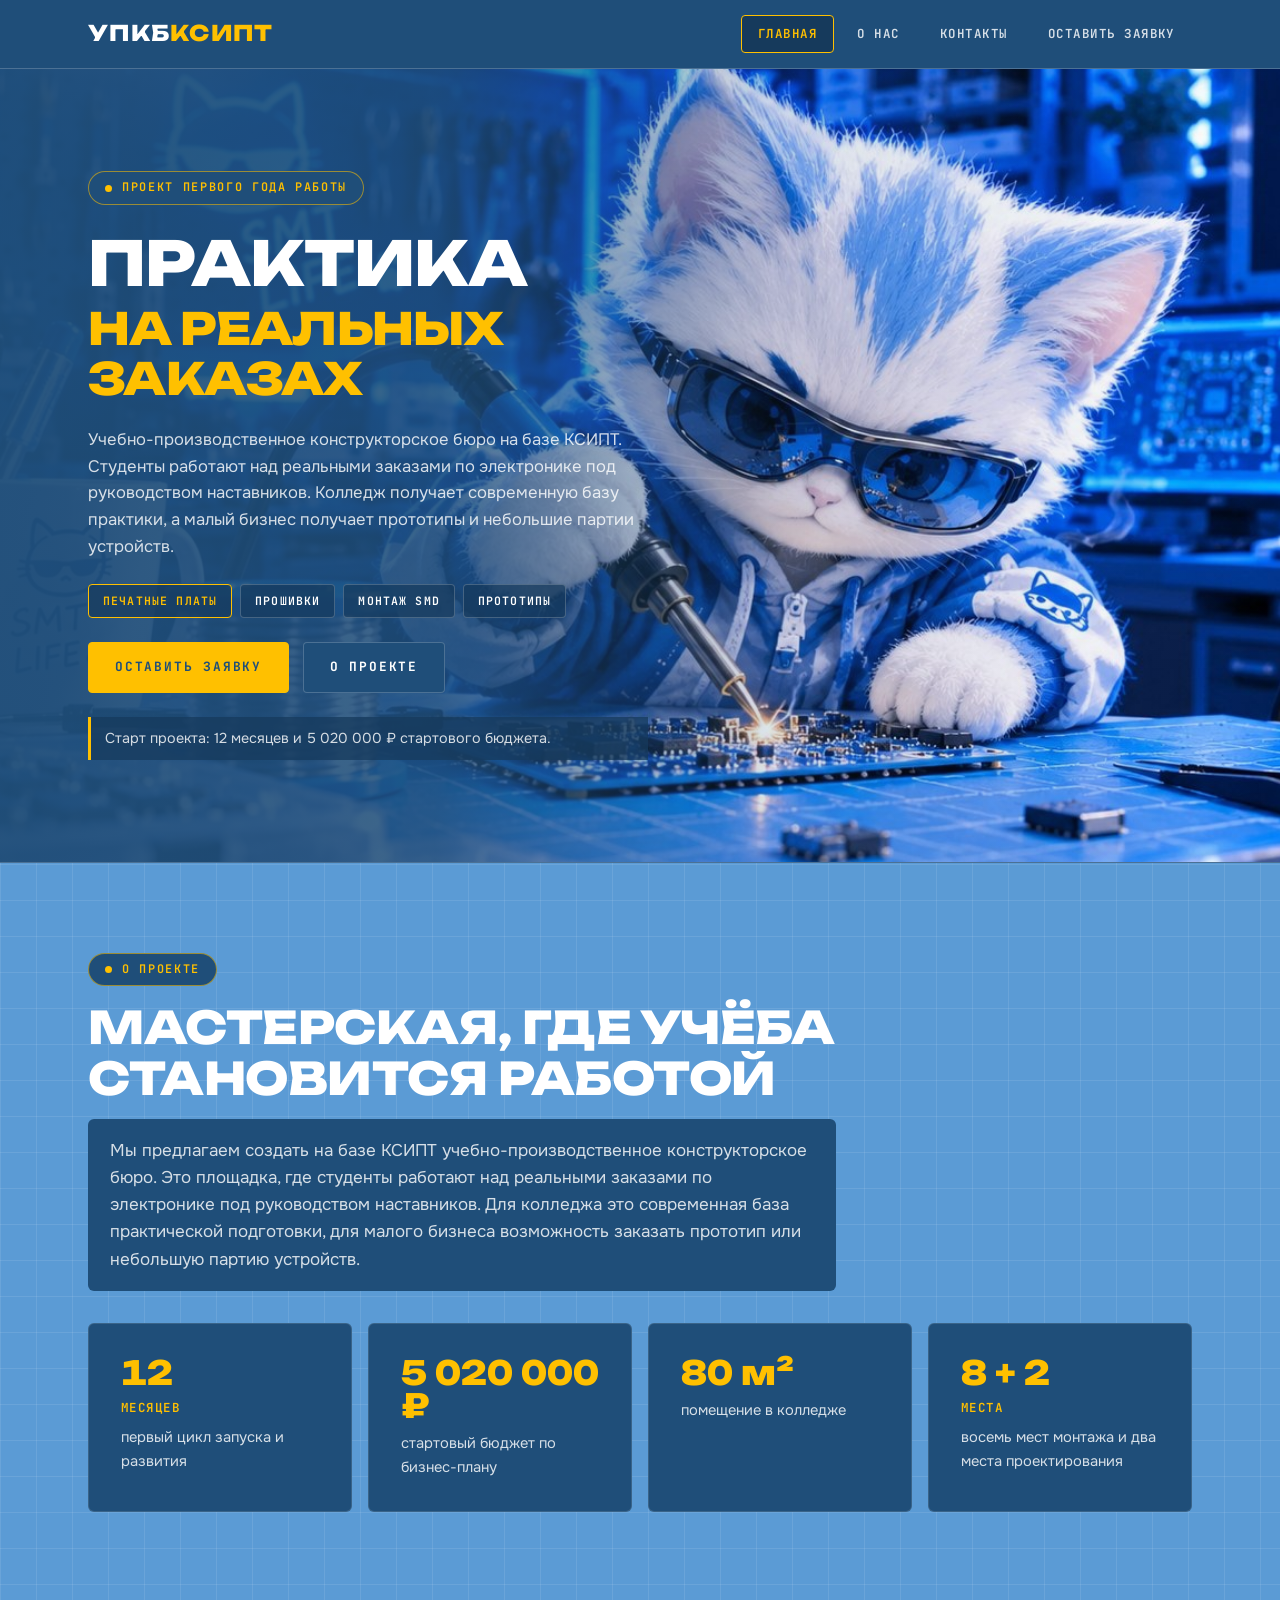
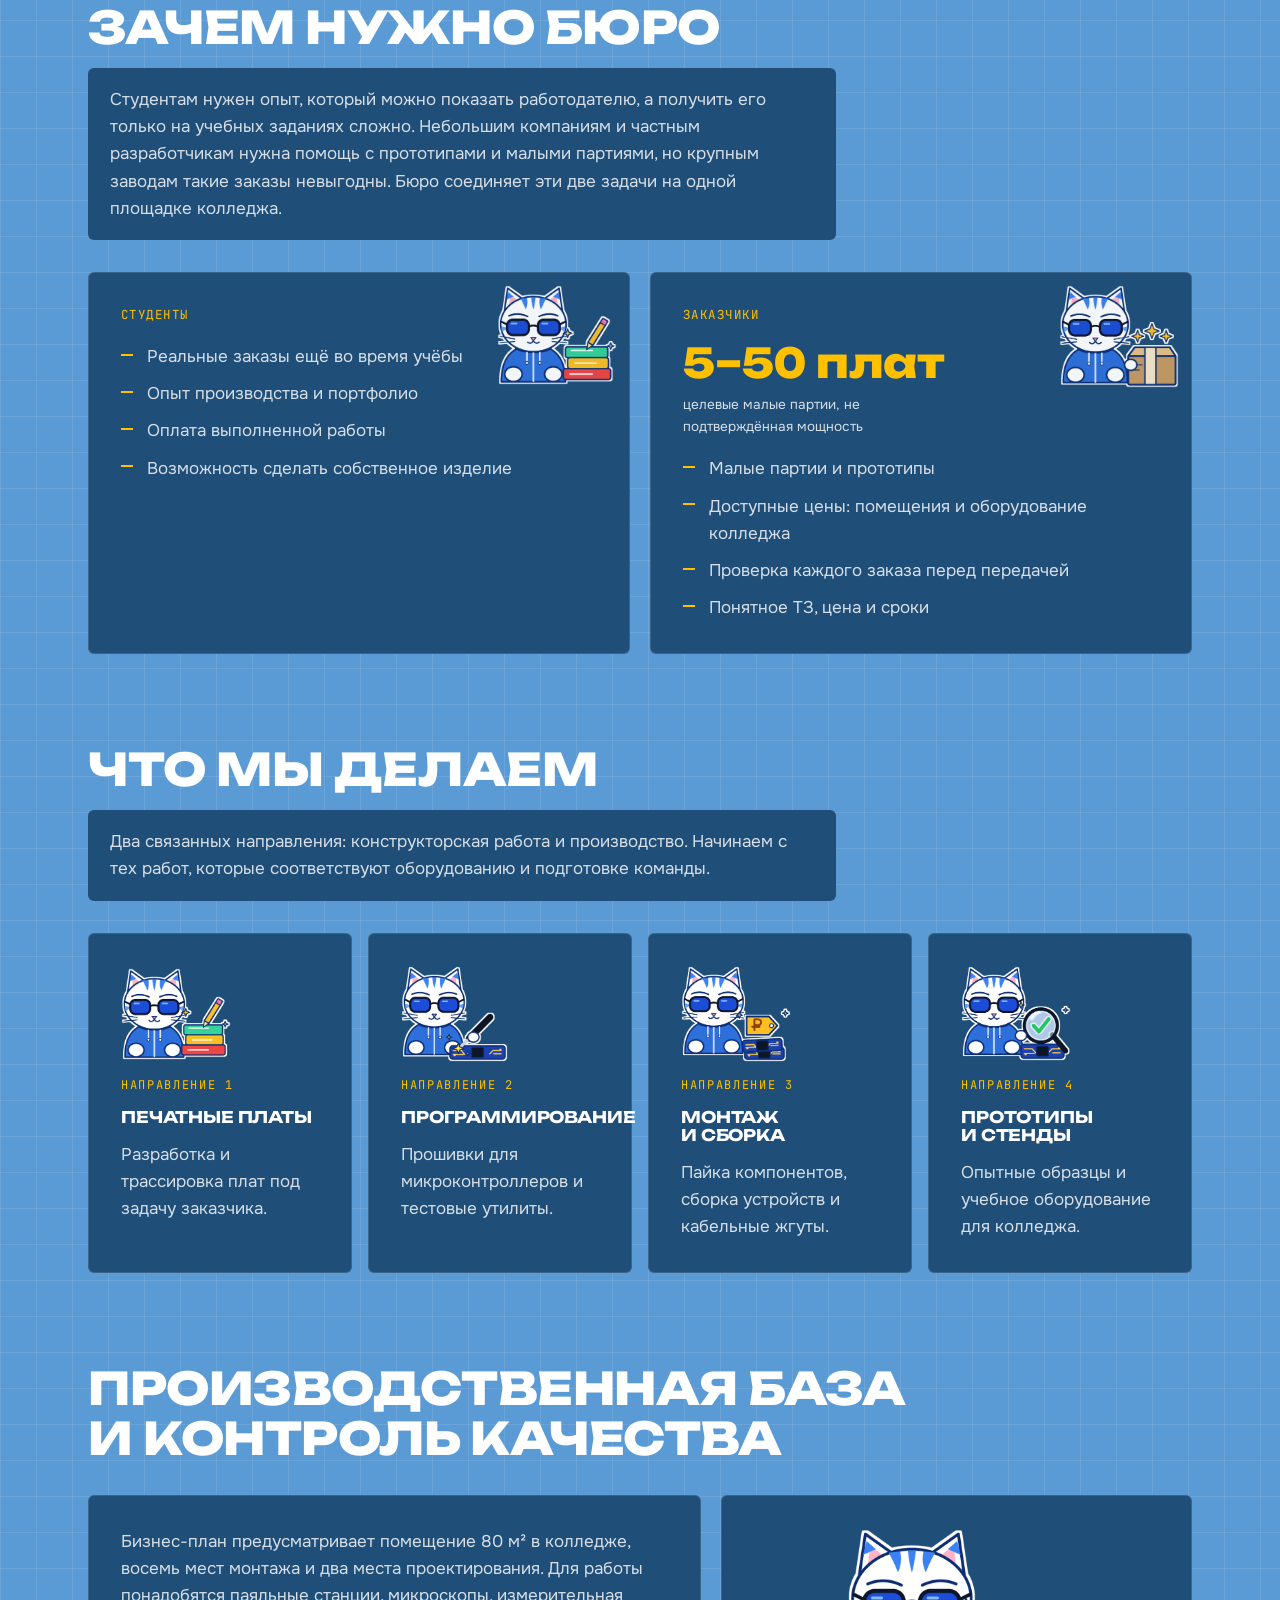
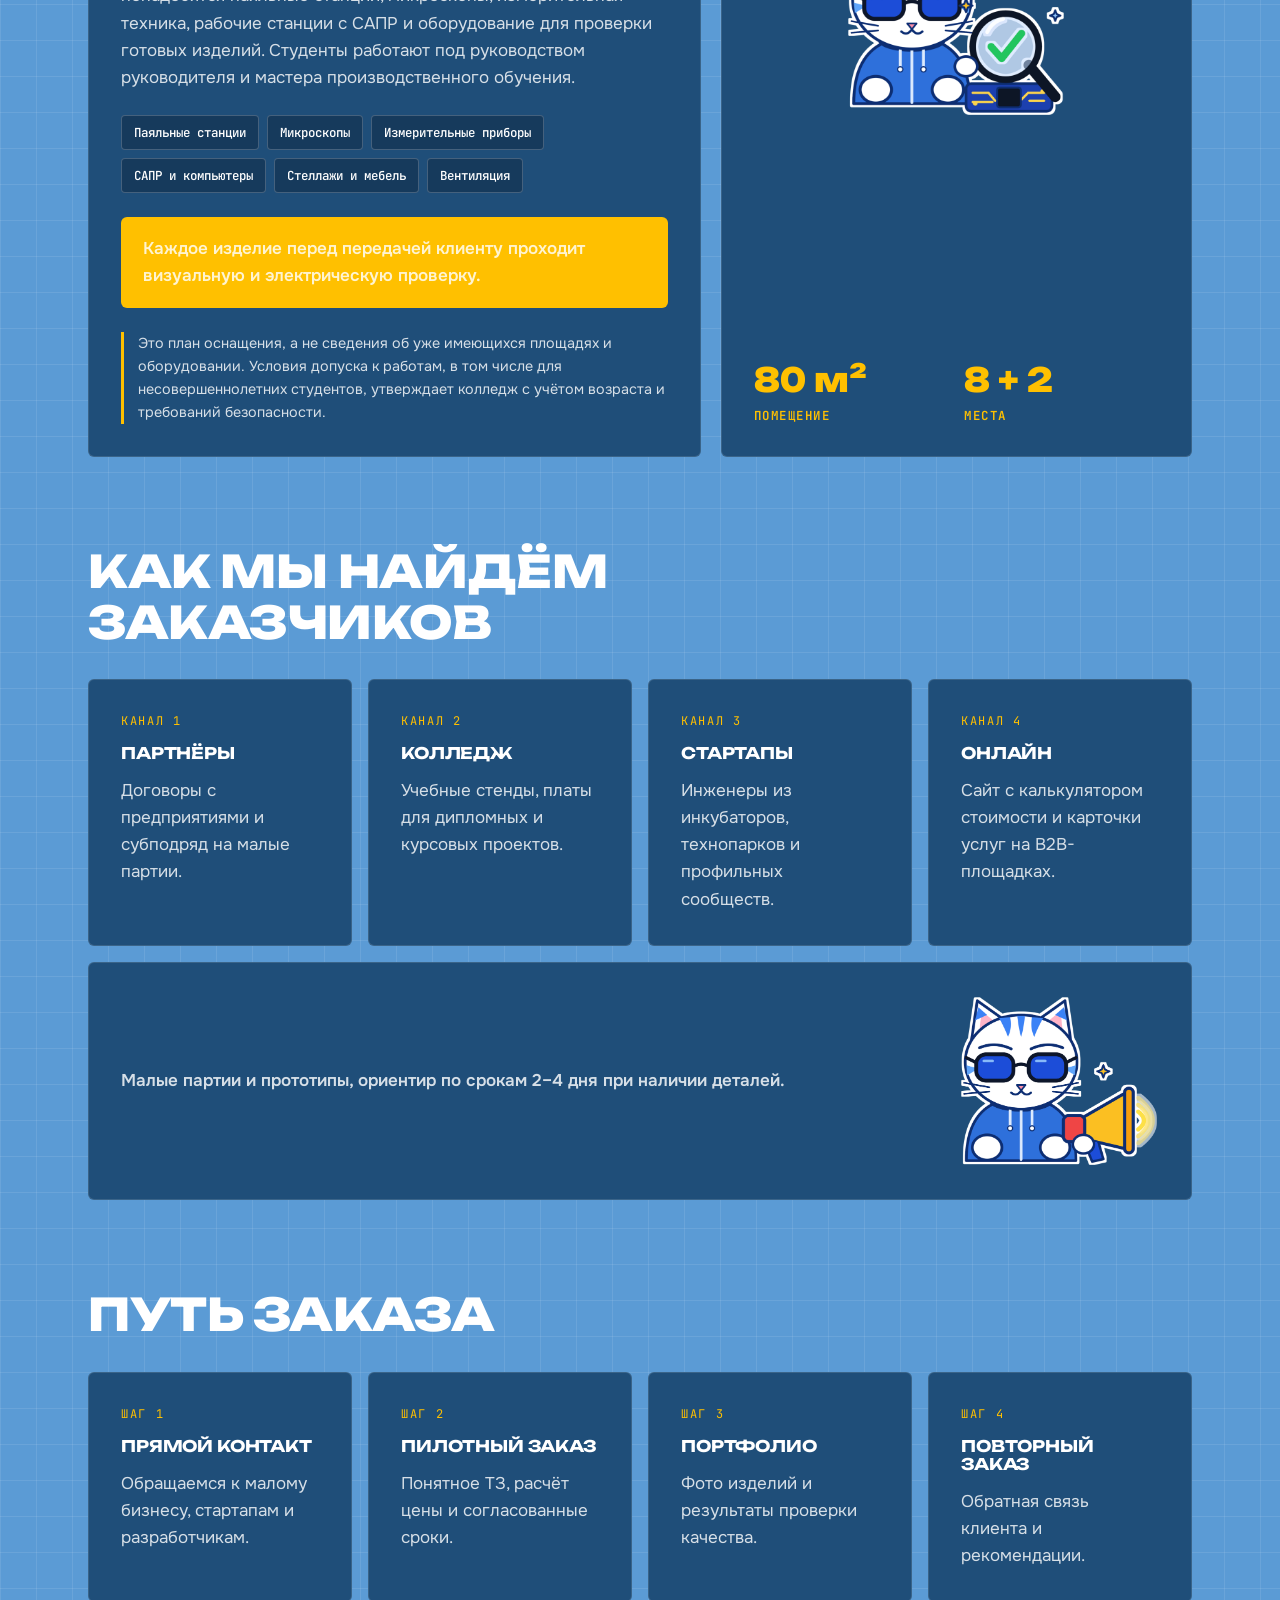
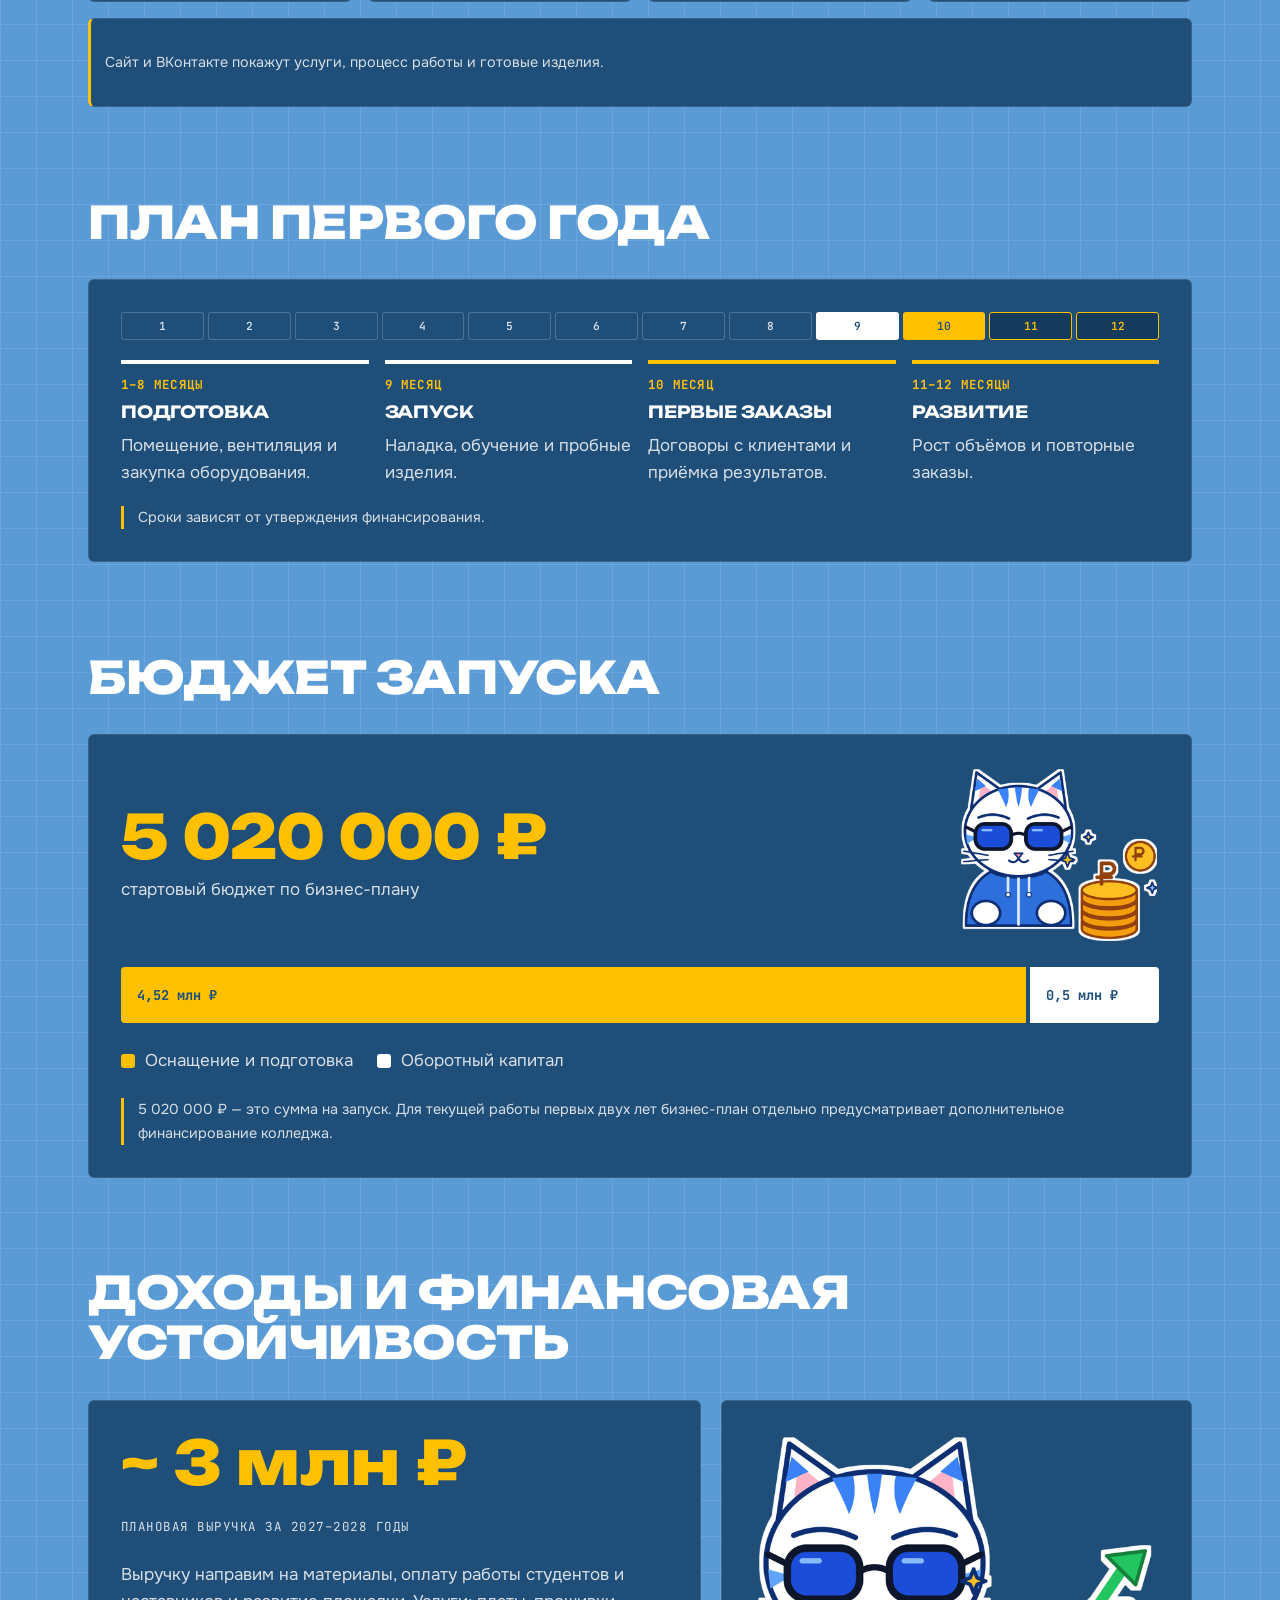
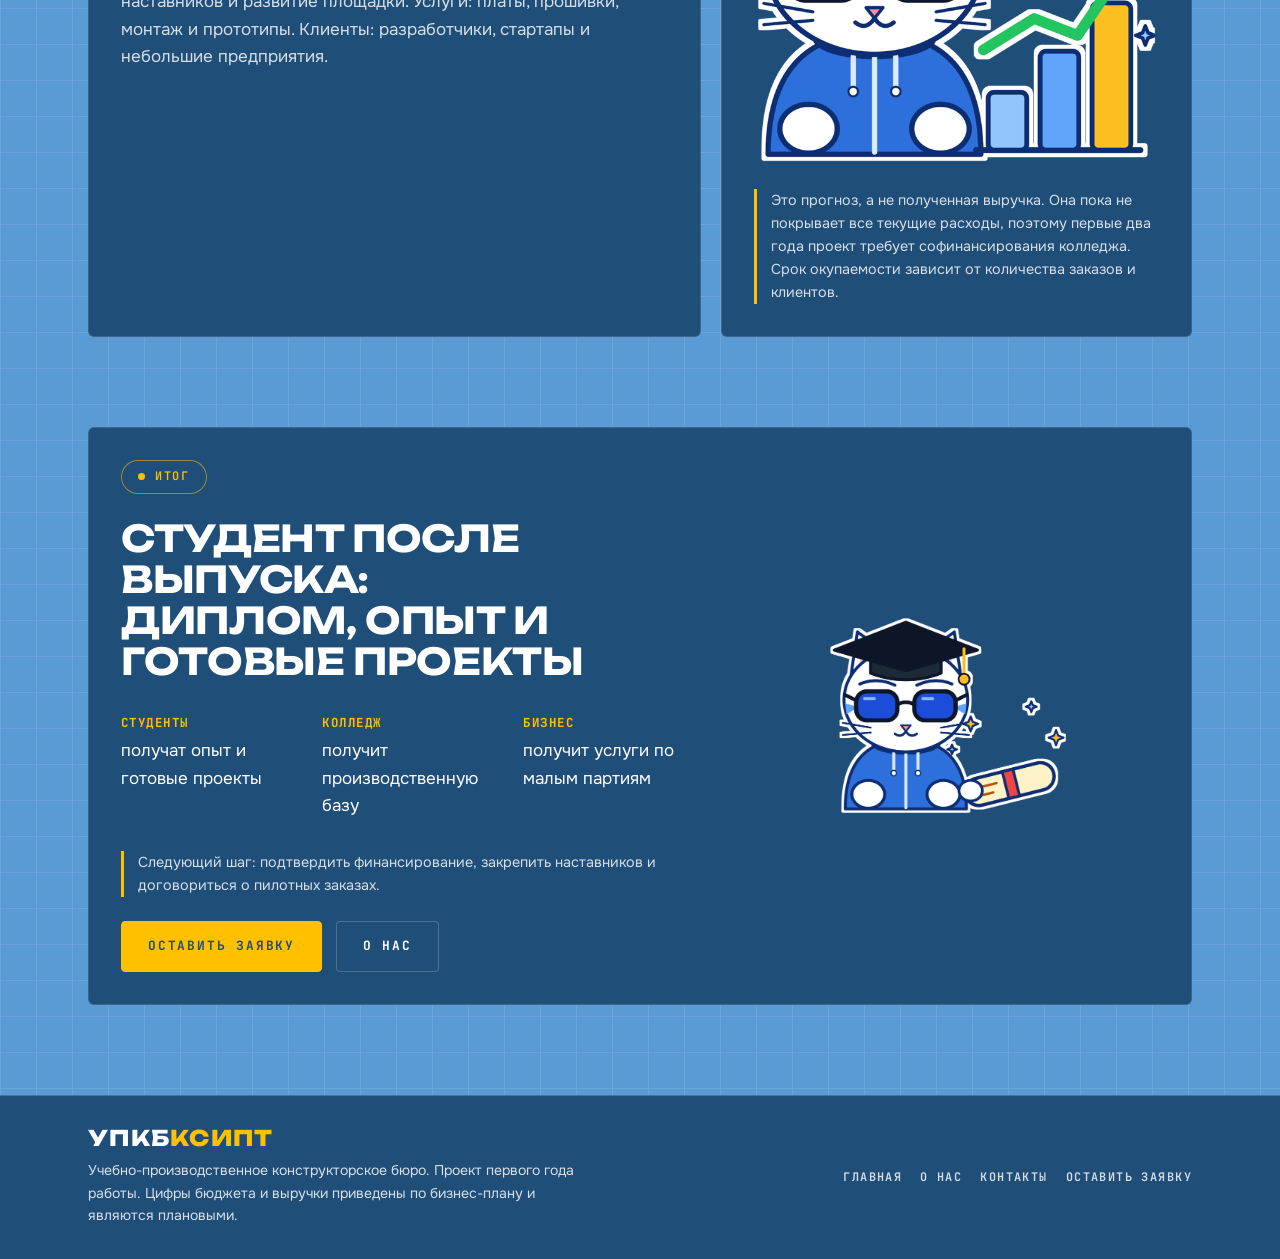
==== index.html @ 0b903f5f "maintrance" ====
<!doctype html>
<html lang="ru"><head><meta charset="utf-8"><meta name="viewport" content="width=device-width,initial-scale=1,viewport-fit=cover">
<title>УПКБ КСИПТ</title>
<meta name="description" content="Учебно-производственное конструкторское бюро КСИПТ: студенты выполняют реальные заказы по электронике.">
<meta name="theme-color" content="#1F4E79">
<link rel="preconnect" href="https://fonts.googleapis.com"><link rel="preconnect" href="https://fonts.gstatic.com" crossorigin><link rel="stylesheet" href="https://fonts.googleapis.com/css2?family=JetBrains+Mono:wght@500;600;700&family=Onest:wght@400;500;600&family=Unbounded:wght@700;800&display=swap&subset=cyrillic">
<link rel="stylesheet" href="style.css">
</head><body>

<header class="site-header">
  <div class="wrap">
    <a class="logo" href="index.html" aria-label="УПКБ КСИПТ">УПКБ<span>КСИПТ</span></a>
    <button class="menu-btn" type="button" aria-expanded="false" aria-controls="nav">Меню</button>
    <nav class="nav" id="nav" aria-label="Основное меню">
      <a href="index.html" aria-current="page">Главная</a><a href="about.html">О нас</a><a href="contacts.html">Контакты</a><a href="apply.html">Оставить заявку</a>
    </nav>
  </div>
</header>
<main>
<section class="hero">
  <div class="wrap">
    <div class="hero-copy">
      <span class="tag">Проект первого года работы</span>
      <h1>Практика<em>на реальных заказах</em></h1>
      <p class="lead">Учебно-производственное конструкторское бюро на базе КСИПТ. Студенты работают над реальными заказами по электронике под руководством наставников. Колледж получает современную базу практики, а малый бизнес получает прототипы и небольшие партии устройств.</p>
      <div class="chips"><span class="chip">Печатные платы</span><span class="chip">Прошивки</span><span class="chip">Монтаж SMD</span><span class="chip">Прототипы</span></div>
      <div class="btns">
        <a class="btn btn-primary" href="apply.html">Оставить заявку</a>
        <a class="btn btn-ghost" href="#project">О проекте</a>
      </div>
      <p class="note">Старт проекта: 12 месяцев и 5 020 000 ₽ стартового бюджета.</p>
    </div>
  </div>
</section>

<section class="section" id="project">
  <div class="wrap">
    <div class="sec-head"><span class="tag">О проекте</span><h2>Мастерская, где учёба становится работой</h2>
      <p>Мы предлагаем создать на базе КСИПТ учебно-производственное конструкторское бюро. Это площадка, где студенты работают над реальными заказами по электронике под руководством наставников. Для колледжа это современная база практической подготовки, для малого бизнеса возможность заказать прототип или небольшую партию устройств.</p>
    </div>
    <div class="facts">
      <div class="panel fact"><span class="num">12</span><span class="unit">месяцев</span><p>первый цикл запуска и развития</p></div>
      <div class="panel fact"><span class="num">5 020 000 ₽</span><p>стартовый бюджет по бизнес-плану</p></div>
      <div class="panel fact"><span class="num">80 м²</span><p>помещение в колледже</p></div>
      <div class="panel fact"><span class="num">8 + 2</span><span class="unit">места</span><p>восемь мест монтажа и два места проектирования</p></div>
    </div>
  </div>
</section>


<section class="section">
  <div class="wrap">
    <div class="sec-head"><h2>Зачем нужно бюро</h2><p>Студентам нужен опыт, который можно показать работодателю, а получить его только на учебных заданиях сложно. Небольшим компаниям и частным разработчикам нужна помощь с прототипами и малыми партиями, но крупным заводам такие заказы невыгодны. Бюро соединяет эти две задачи на одной площадке колледжа.</p></div>
    
  <div class="two">
    <div class="panel who"><img src="assets/img/cat-students.png" alt="Котик со стопкой книг и карандашом" loading="lazy" decoding="async">
      <span class="mono">Студенты</span>
      <ul><li>Реальные заказы ещё во время учёбы</li><li>Опыт производства и портфолио</li><li>Оплата выполненной работы</li><li>Возможность сделать собственное изделие</li></ul>
    </div>
    <div class="panel who"><img src="assets/img/cat-order.png" alt="Котик с посылкой" loading="lazy" decoding="async">
      <span class="mono">Заказчики</span>
      <div class="num big">5–50 плат</div><p class="big-note">целевые малые партии, не подтверждённая мощность</p>
      <ul><li>Малые партии и прототипы</li><li>Доступные цены: помещения и оборудование колледжа</li><li>Проверка каждого заказа перед передачей</li><li>Понятное ТЗ, цена и сроки</li></ul>
    </div>
  </div>
  </div>
</section>


<section class="section">
  <div class="wrap">
    <div class="sec-head"><h2>Что мы делаем</h2><p>Два связанных направления: конструкторская работа и производство. Начинаем с тех работ, которые соответствуют оборудованию и подготовке команды.</p></div>
    
  <div class="grid4">
    <article class="panel card"><img src="assets/img/cat-students.png" alt="" loading="lazy" decoding="async"><span class="idx">НАПРАВЛЕНИЕ 1</span><h3>Печатные платы</h3><p>Разработка и трассировка плат под задачу заказчика.</p></article>
    <article class="panel card"><img src="assets/img/cat-boards.png" alt="" loading="lazy" decoding="async"><span class="idx">НАПРАВЛЕНИЕ 2</span><h3>Программирование</h3><p>Прошивки для микроконтроллеров и тестовые утилиты.</p></article>
    <article class="panel card"><img src="assets/img/cat-price.png" alt="" loading="lazy" decoding="async"><span class="idx">НАПРАВЛЕНИЕ 3</span><h3>Монтаж и сборка</h3><p>Пайка компонентов, сборка устройств и кабельные жгуты.</p></article>
    <article class="panel card"><img src="assets/img/cat-quality.png" alt="" loading="lazy" decoding="async"><span class="idx">НАПРАВЛЕНИЕ 4</span><h3>Прототипы и стенды</h3><p>Опытные образцы и учебное оборудование для колледжа.</p></article>
  </div>
  </div>
</section>


<section class="section">
  <div class="wrap">
    <div class="sec-head"><h2>Производственная база и контроль качества</h2></div>
    
  <div class="split">
    <div class="panel stack">
      <p>Бизнес-план предусматривает помещение 80 м² в колледже, восемь мест монтажа и два места проектирования. Для работы понадобятся паяльные станции, микроскопы, измерительная техника, рабочие станции с САПР и оборудование для проверки готовых изделий. Студенты работают под руководством руководителя и мастера производственного обучения.</p>
      <div class="eq"><span>Паяльные станции</span><span>Микроскопы</span><span>Измерительные приборы</span><span>САПР и компьютеры</span><span>Стеллажи и мебель</span><span>Вентиляция</span></div>
      <p class="check">Каждое изделие перед передачей клиенту проходит визуальную и электрическую проверку.</p>
      <p class="note">Это план оснащения, а не сведения об уже имеющихся площадях и оборудовании. Условия допуска к работам, в том числе для несовершеннолетних студентов, утверждает колледж с учётом возраста и требований безопасности.</p>
    </div>
    <div class="panel base-media">
      <img src="assets/img/cat-quality.png" alt="Котик с лупой проверяет качество" loading="lazy" decoding="async">
      <div class="facts" style="grid-template-columns:1fr 1fr">
        <div class="fact"><span class="num">80 м²</span><span class="unit">помещение</span></div>
        <div class="fact"><span class="num">8 + 2</span><span class="unit">места</span></div>
      </div>
    </div>
  </div>
  </div>
</section>


<section class="section">
  <div class="wrap">
    <div class="sec-head"><h2>Как мы найдём заказчиков</h2></div>
    
  <div class="grid4">
    <article class="panel card"><span class="idx">КАНАЛ 1</span><h3>Партнёры</h3><p>Договоры с предприятиями и субподряд на малые партии.</p></article>
    <article class="panel card"><span class="idx">КАНАЛ 2</span><h3>Колледж</h3><p>Учебные стенды, платы для дипломных и курсовых проектов.</p></article>
    <article class="panel card"><span class="idx">КАНАЛ 3</span><h3>Стартапы</h3><p>Инженеры из инкубаторов, технопарков и профильных сообществ.</p></article>
    <article class="panel card"><span class="idx">КАНАЛ 4</span><h3>Онлайн</h3><p>Сайт с калькулятором стоимости и карточки услуг на B2B-площадках.</p></article>
  </div>
  <div class="row-media panel" style="margin-top:16px"><p class="gold" style="font-weight:600">Малые партии и прототипы, ориентир по срокам 2–4 дня при наличии деталей.</p><img src="assets/img/cat-channels.png" alt="Котик с рупором" loading="lazy" decoding="async"></div>
  </div>
</section>


<section class="section">
  <div class="wrap">
    <div class="sec-head"><h2>Путь заказа</h2></div>
    
  <div class="grid4">
    <article class="panel card"><span class="idx">ШАГ 1</span><h3>Прямой контакт</h3><p>Обращаемся к малому бизнесу, стартапам и разработчикам.</p></article>
    <article class="panel card"><span class="idx">ШАГ 2</span><h3>Пилотный заказ</h3><p>Понятное ТЗ, расчёт цены и согласованные сроки.</p></article>
    <article class="panel card"><span class="idx">ШАГ 3</span><h3>Портфолио</h3><p>Фото изделий и результаты проверки качества.</p></article>
    <article class="panel card"><span class="idx">ШАГ 4</span><h3>Повторный заказ</h3><p>Обратная связь клиента и рекомендации.</p></article>
  </div>
  <p class="note panel" style="margin-top:16px">Сайт и ВКонтакте покажут услуги, процесс работы и готовые изделия.</p>
  </div>
</section>


<section class="section">
  <div class="wrap">
    <div class="sec-head"><h2>План первого года</h2></div>
    
  <div class="panel">
    <div class="months" aria-label="12 месяцев первого года"><span class="p1" title="Подготовка">1</span><span class="p1" title="Подготовка">2</span><span class="p1" title="Подготовка">3</span><span class="p1" title="Подготовка">4</span><span class="p1" title="Подготовка">5</span><span class="p1" title="Подготовка">6</span><span class="p1" title="Подготовка">7</span><span class="p1" title="Подготовка">8</span><span class="p2" title="Запуск">9</span><span class="p3" title="Первые заказы">10</span><span class="p4" title="Развитие">11</span><span class="p4" title="Развитие">12</span></div>
    <div class="phases">
      <div class="phase p1"><div class="m" style="padding-top:12px">1–8 месяцы</div><h3>Подготовка</h3><p>Помещение, вентиляция и закупка оборудования.</p></div>
      <div class="phase p2"><div class="m" style="padding-top:12px">9 месяц</div><h3>Запуск</h3><p>Наладка, обучение и пробные изделия.</p></div>
      <div class="phase p3"><div class="m" style="padding-top:12px">10 месяц</div><h3>Первые заказы</h3><p>Договоры с клиентами и приёмка результатов.</p></div>
      <div class="phase p4"><div class="m" style="padding-top:12px">11–12 месяцы</div><h3>Развитие</h3><p>Рост объёмов и повторные заказы.</p></div>
    </div>
    <p class="note" style="margin-top:20px">Сроки зависят от утверждения финансирования.</p>
  </div>
  </div>
</section>


<section class="section">
  <div class="wrap">
    <div class="sec-head"><h2>Бюджет запуска</h2></div>
    
  <div class="panel stack">
    <div class="row-media">
      <div class="stack" style="gap:8px"><div class="num total">5 020 000 ₽</div><p>стартовый бюджет по бизнес-плану</p></div>
      <img src="assets/img/cat-budget.png" alt="Котик со стопкой монет" loading="lazy" decoding="async">
    </div>
    <div class="bar" role="img" aria-label="Распределение бюджета"><div class="b1" style="flex:90 1 0;min-width:108px">4,52 млн ₽</div><div class="b2" style="flex:10 1 0;min-width:108px">0,5 млн ₽</div></div>
    <div class="legend"><div><i class="b1"></i>Оснащение и подготовка</div><div><i class="b2"></i>Оборотный капитал</div></div>
    <p class="note">5 020 000 ₽ — это сумма на запуск. Для текущей работы первых двух лет бизнес-план отдельно предусматривает дополнительное финансирование колледжа.</p>
  </div>
  </div>
</section>


<section class="section">
  <div class="wrap">
    <div class="sec-head"><h2>Доходы и финансовая устойчивость</h2></div>
    
  <div class="split">
    <div class="panel stack"><div class="num total">~ 3 млн ₽</div><p class="mono gold">плановая выручка за 2027–2028 годы</p><p>Выручку направим на материалы, оплату работы студентов и наставников и развитие площадки. Услуги: платы, прошивки, монтаж и прототипы. Клиенты: разработчики, стартапы и небольшие предприятия.</p></div>
    <div class="panel stack"><img src="assets/img/cat-growth.png" alt="Котик с графиком роста" loading="lazy" decoding="async"><p class="note">Это прогноз, а не полученная выручка. Она пока не покрывает все текущие расходы, поэтому первые два года проект требует софинансирования колледжа. Срок окупаемости зависит от количества заказов и клиентов.</p></div>
  </div>
  </div>
</section>

<section class="section">
  <div class="wrap">
    <div class="panel closing">
      <div class="stack">
        <span class="tag">Итог</span>
        <h2>Студент после выпуска: диплом, опыт и готовые проекты</h2>
        <div class="trio"><div><b>Студенты</b>получат опыт и готовые проекты</div><div><b>Колледж</b>получит производственную базу</div><div><b>Бизнес</b>получит услуги по малым партиям</div></div>
        <p class="note">Следующий шаг: подтвердить финансирование, закрепить наставников и договориться о пилотных заказах.</p>
        <div class="btns"><a class="btn btn-primary" href="apply.html">Оставить заявку</a><a class="btn btn-ghost" href="about.html">О нас</a></div>
      </div>
      <img src="assets/img/cat-diploma.png" alt="Котик в выпускной шапочке с дипломом" loading="lazy" decoding="async">
    </div>
  </div>
</section>
</main>
<footer class="site-footer">
  <div class="wrap">
    <div class="stack" style="gap:10px">
      <a class="logo" href="index.html">УПКБ<span>КСИПТ</span></a>
      <p>Учебно-производственное конструкторское бюро. Проект первого года работы. Цифры бюджета и выручки приведены по бизнес-плану и являются плановыми.</p>
    </div>
    <nav aria-label="Меню в подвале"><a href="index.html">Главная</a><a href="about.html">О нас</a><a href="contacts.html">Контакты</a><a href="apply.html">Оставить заявку</a></nav>
  </div>
</footer>
<script src="main.js" defer></script>
</body></html>
---- style.css ----
/* Layout: «монтажная плата» — голубое поле с сеткой дорожек, тёмно-синие панели-блоки, жёлтые цифры и тезисы */
:root {
  --bg: #5B9BD5;
  --panel: #1F4E79;
  --panel-deep: #163a5c;
  --text: #FFFFFF;
  --accent: #FFC000;
  --line: rgba(255, 255, 255, 0.2);
  --trace: rgba(255, 255, 255, 0.09);
  --soft: rgba(255, 255, 255, 0.82);
  --font-display: "Unbounded", "Arial Black", system-ui, sans-serif;
  --font-body: "Onest", system-ui, -apple-system, "Segoe UI", Arial, sans-serif;
  --font-mono: "JetBrains Mono", ui-monospace, "SFMono-Regular", Consolas, monospace;
  --gutter: clamp(16px, 4vw, 48px);
  --radius: 6px;
  color-scheme: light;
}

* { box-sizing: border-box; }
html { scroll-behavior: smooth; }
body {
  margin: 0;
  background-color: var(--bg);
  background-image:
    linear-gradient(var(--trace) 1px, transparent 1px),
    linear-gradient(90deg, var(--trace) 1px, transparent 1px);
  background-size: 36px 36px;
  color: var(--text);
  font: 400 17px/1.6 var(--font-body);
  -webkit-font-smoothing: antialiased;
}
img { max-width: 100%; display: block; }
a { color: inherit; }
h1, h2, h3, p { margin: 0; }
h1, h2, h3 { font-family: var(--font-display); text-wrap: balance; line-height: 1.12; letter-spacing: -0.01em; }
:focus-visible { outline: 3px solid var(--accent); outline-offset: 3px; }

.wrap { width: 100%; max-width: 1200px; margin-inline: auto; padding-inline: var(--gutter); }
.section { padding-block: clamp(48px, 7vw, 96px); }
.section + .section { padding-top: 0; }
.stack { display: flex; flex-direction: column; gap: 24px; min-width: 0; }

/* ---------- header ---------- */
.site-header {
  position: sticky; top: env(safe-area-inset-top, 0px); z-index: 50;
  background: var(--panel);
  border-bottom: 1px solid var(--line);
}
.site-header .wrap { display: flex; align-items: center; justify-content: space-between; gap: 16px; min-height: 68px; }
.logo { font: 800 1.35rem/1 var(--font-display); letter-spacing: 0.06em; text-decoration: none; white-space: nowrap; }
.logo span { color: var(--accent); }
.nav { display: flex; gap: 6px; align-items: center; }
.nav a {
  font: 600 0.78rem/1 var(--font-mono); letter-spacing: 0.12em; text-transform: uppercase;
  text-decoration: none; padding: 12px 16px; border: 1px solid transparent; border-radius: 4px;
  color: var(--soft); transition: background .15s, color .15s;
}
.nav a:hover { color: var(--text); background: rgba(255, 255, 255, 0.1); }
.nav a[aria-current="page"] { color: var(--accent); border-color: var(--accent); background: var(--panel-deep); }
.menu-btn {
  display: none; font: 600 0.78rem/1 var(--font-mono); letter-spacing: 0.12em; text-transform: uppercase;
  color: var(--text); background: transparent; border: 1px solid var(--line); border-radius: 4px; padding: 12px 14px; cursor: pointer;
}

/* ---------- shared bits ---------- */
.tag {
  display: inline-flex; align-items: center; gap: 10px; align-self: flex-start;
  font: 600 0.74rem/1 var(--font-mono); letter-spacing: 0.14em; text-transform: uppercase;
  color: var(--accent); background: var(--panel); border: 1px solid rgba(255, 192, 0, 0.55);
  padding: 10px 16px; border-radius: 999px;
}
.tag::before { content: ""; width: 7px; height: 7px; border-radius: 50%; background: var(--accent); }
.sec-head { display: flex; flex-direction: column; gap: 16px; margin-bottom: 32px; max-width: 820px; }
.sec-head h2 { font-size: clamp(1.7rem, 3.6vw, 2.8rem); font-weight: 800; text-transform: uppercase; }
.sec-head p { background: var(--panel); padding: 18px 22px; border-radius: var(--radius); color: var(--soft); max-width: 68ch; }
.panel { background: var(--panel); border: 1px solid rgba(255, 255, 255, 0.12); border-radius: var(--radius); padding: clamp(20px, 3vw, 32px); min-width: 0; }
.panel h3 { font-size: 1.15rem; font-weight: 700; }
.panel p { color: var(--soft); }
.gold { color: var(--accent); }
.num { font-family: var(--font-display); font-weight: 800; color: var(--accent); font-variant-numeric: tabular-nums; line-height: 1; }
.mono { font-family: var(--font-mono); font-size: 0.78rem; letter-spacing: 0.12em; text-transform: uppercase; }
.note { font-size: 0.9rem; color: var(--soft); border-left: 3px solid var(--accent); padding-left: 14px; }

.btn {
  display: inline-flex; align-items: center; justify-content: center;
  font: 700 0.8rem/1 var(--font-mono); letter-spacing: 0.14em; text-transform: uppercase; text-decoration: none;
  padding: 18px 26px; border-radius: 4px; border: 1px solid var(--accent); cursor: pointer;
  transition: transform .15s, background .15s, color .15s;
}
.btn-primary { background: var(--accent); color: var(--panel); }
.btn-primary:hover { transform: translateY(-2px); background: #ffd24d; }
.btn-ghost { background: var(--panel); color: var(--text); border-color: var(--line); }
.btn-ghost:hover { border-color: var(--accent); color: var(--accent); }
.btns { display: flex; flex-wrap: wrap; gap: 14px; }

/* ---------- hero ---------- */
.hero { position: relative; isolation: isolate; overflow: hidden; background: var(--panel); border-bottom: 1px solid var(--line); }
.hero::before {
  content: ""; position: absolute; inset: 0; z-index: -2;
  background: url("assets/img/hero.jpg") center / cover no-repeat;
  transform: scale(1.32); transform-origin: 0 55%;
}
.hero::after {
  content: ""; position: absolute; inset: 0; z-index: -1;
  background: linear-gradient(90deg, rgba(31, 78, 121, 0.96) 0%, rgba(31, 78, 121, 0.86) 34%, rgba(31, 78, 121, 0.15) 60%, rgba(31, 78, 121, 0) 100%);
}
.hero .wrap { padding-block: clamp(56px, 8vw, 110px); }
.hero-copy { display: flex; flex-direction: column; gap: 24px; max-width: 560px; min-width: 0; }
.hero h1 { font-size: clamp(2.3rem, 4.8vw, 4.1rem); font-weight: 800; text-transform: uppercase; }
.hero h1 em { display: block; font-style: normal; color: var(--accent); font-size: 0.72em; margin-top: 6px; }
.hero .lead { color: var(--soft); font-size: 1.04rem; }
.chips { display: flex; flex-wrap: wrap; gap: 8px; }
.chip { font: 600 0.72rem/1 var(--font-mono); letter-spacing: 0.1em; text-transform: uppercase; padding: 10px 14px; border: 1px solid var(--line); border-radius: 4px; background: rgba(22, 58, 92, 0.7); }
.chip:first-child { border-color: var(--accent); color: var(--accent); }
.hero .note { background: rgba(22, 58, 92, 0.75); padding: 10px 14px; }

/* ---------- facts ---------- */
.facts { display: grid; grid-template-columns: repeat(4, 1fr); gap: 16px; }
.fact { display: flex; flex-direction: column; gap: 10px; }
.fact .num { font-size: clamp(1.5rem, 2.6vw, 2.2rem); }
.fact .unit { font: 600 0.78rem var(--font-mono); letter-spacing: 0.12em; text-transform: uppercase; color: var(--accent); }
.fact p { font-size: 0.92rem; }

/* ---------- why ---------- */
.two { display: grid; grid-template-columns: 1fr 1fr; gap: 20px; }
.who { position: relative; display: flex; flex-direction: column; gap: 18px; }
.who .mono { color: var(--accent); }
.who ul, .list { list-style: none; margin: 0; padding: 0; display: flex; flex-direction: column; gap: 10px; }
.who li, .list li { position: relative; padding-left: 26px; color: var(--soft); }
.who li::before, .list li::before { content: ""; position: absolute; left: 0; top: 0.62em; width: 12px; height: 2px; background: var(--accent); }
.who img { position: absolute; right: 12px; top: 12px; width: 120px; opacity: 0.95; }
.who .big { font-size: clamp(1.8rem, 3.2vw, 2.6rem); }
.who .big-note { font-size: 0.85rem; color: var(--soft); margin-top: -8px; max-width: 28ch; }

/* ---------- cards grids ---------- */
.grid4 { display: grid; grid-template-columns: repeat(4, 1fr); gap: 16px; }
.card { display: flex; flex-direction: column; gap: 14px; }
.card img { width: 110px; height: 96px; object-fit: contain; object-position: left center; }
.card h3 { text-transform: uppercase; font-size: 1rem; }
.card .idx { font-family: var(--font-mono); font-size: 0.75rem; letter-spacing: 0.14em; color: var(--accent); }

/* ---------- base ---------- */
.split { display: grid; grid-template-columns: 1.3fr 1fr; gap: 20px; align-items: stretch; }
.split-form { grid-template-columns: 1.5fr 1fr; }
.grid3 { grid-template-columns: repeat(3, 1fr); }
.base-media { display: flex; flex-direction: column; gap: 16px; justify-content: space-between; }
.base-media img { width: min(220px, 100%); margin-inline: auto; }
.check { background: var(--accent); color: var(--panel); border-radius: var(--radius); padding: 18px 22px; font-weight: 600; }
.eq { display: flex; flex-wrap: wrap; gap: 8px; }
.eq span { font: 500 0.78rem var(--font-mono); padding: 8px 12px; border: 1px solid var(--line); border-radius: 4px; background: var(--panel-deep); }

/* ---------- timeline ---------- */
.months { display: grid; grid-template-columns: repeat(12, 1fr); gap: 4px; margin-bottom: 8px; }
.months span { height: 28px; border-radius: 3px; display: grid; place-items: center; font: 600 0.7rem var(--font-mono); }
.months .p1 { background: var(--panel); color: var(--soft); border: 1px solid var(--line); }
.months .p2 { background: #fff; color: var(--panel); }
.months .p3 { background: var(--accent); color: var(--panel); }
.months .p4 { background: var(--panel-deep); color: var(--accent); border: 1px solid var(--accent); }
.phases { display: grid; grid-template-columns: repeat(4, 1fr); gap: 16px; margin-top: 20px; }
.phase { display: flex; flex-direction: column; gap: 10px; border-top: 4px solid var(--line); }
.phase.p1 { border-top-color: #fff; } .phase.p2 { border-top-color: #fff; } .phase.p3 { border-top-color: var(--accent); } .phase.p4 { border-top-color: var(--accent); }
.phase .m { font: 700 0.78rem var(--font-mono); letter-spacing: 0.1em; text-transform: uppercase; color: var(--accent); }
.phase h3 { text-transform: uppercase; font-size: 1.05rem; }

/* ---------- budget ---------- */
.bar { display: flex; width: 100%; height: 56px; border-radius: 4px; overflow: hidden; gap: 4px; }
.bar > div { display: flex; align-items: center; padding-inline: 16px; font: 700 0.85rem var(--font-mono); white-space: nowrap; overflow: hidden; }
.bar .b1 { background: var(--accent); color: var(--panel); }
.bar .b2 { background: #fff; color: var(--panel); }
.legend { display: flex; flex-wrap: wrap; gap: 24px; }
.legend div { display: flex; align-items: center; gap: 10px; color: var(--soft); }
.legend i { width: 14px; height: 14px; border-radius: 3px; display: inline-block; }
.legend .b1 { background: var(--accent); } .legend .b2 { background: #fff; }
.total { font-size: clamp(2.1rem, 5vw, 3.8rem); }
.row-media { display: grid; grid-template-columns: 1fr auto; gap: 24px; align-items: center; }
.row-media img { width: clamp(120px, 18vw, 200px); }

/* ---------- closing ---------- */
.closing { display: grid; grid-template-columns: 1.4fr 1fr; gap: 24px; align-items: center; }
.closing h2 { font-size: clamp(1.5rem, 3vw, 2.3rem); text-transform: uppercase; }
.trio { display: grid; grid-template-columns: repeat(3, 1fr); gap: 12px; margin-block: 8px; }
.trio b { display: block; color: var(--accent); font: 700 0.78rem var(--font-mono); letter-spacing: 0.12em; text-transform: uppercase; margin-bottom: 6px; }
.closing img { width: min(240px, 60%); margin-inline: auto; }

/* ---------- inner pages ---------- */
.page-head { padding-block: clamp(40px, 6vw, 80px) 40px; }
.page-head .stack { max-width: 860px; }
.page-head h1 { font-size: clamp(2.2rem, 5vw, 4rem); font-weight: 800; text-transform: uppercase; }
.page-head p { background: var(--panel); padding: 20px 24px; border-radius: var(--radius); color: var(--soft); }
.prose { display: flex; flex-direction: column; gap: 14px; }
.team { display: grid; grid-template-columns: repeat(3, 1fr); gap: 16px; }
.member { display: flex; flex-direction: column; gap: 6px; }
.member .role { color: var(--accent); }
.member h3 { font-size: 1.02rem; margin-top: 4px; }
.member p { font-size: 0.92rem; }
.avatar { width: 52px; height: 52px; border-radius: 50%; background: var(--panel-deep); border: 1px solid var(--accent); display: grid; place-items: center; font: 800 1rem var(--font-display); color: var(--accent); margin-bottom: 8px; }
.table-wrap { overflow-x: auto; }
table { width: 100%; border-collapse: collapse; min-width: 520px; font-variant-numeric: tabular-nums; }
th, td { text-align: left; padding: 14px 16px; border-bottom: 1px solid var(--line); }
th { font: 600 0.72rem var(--font-mono); letter-spacing: 0.12em; text-transform: uppercase; color: var(--accent); }
td:last-child, th:last-child { text-align: right; }
td:nth-child(2) { color: var(--soft); font-size: 0.92rem; }
tr.sum td { background: var(--accent); color: var(--panel); font-weight: 700; border-bottom: 0; }
tr.sum td:nth-child(2) { color: var(--panel); }

/* ---------- contacts / form ---------- */
.contact-grid { display: grid; grid-template-columns: 1fr 1fr; gap: 20px; }
.form { display: grid; grid-template-columns: 1fr 1fr; gap: 18px; }
.field { display: flex; flex-direction: column; gap: 8px; min-width: 0; }
.field.full { grid-column: 1 / -1; }
.field label { font: 600 0.74rem var(--font-mono); letter-spacing: 0.12em; text-transform: uppercase; color: var(--accent); }
.field input, .field select, .field textarea {
  font: 400 1rem var(--font-body); color: var(--text); background: var(--panel-deep);
  border: 1px solid var(--line); border-radius: 4px; padding: 14px 16px; width: 100%;
}
.field textarea { min-height: 140px; resize: vertical; }
.field input::placeholder, .field textarea::placeholder { color: rgba(255, 255, 255, 0.5); }
.field input:focus, .field select:focus, .field textarea:focus { outline: none; border-color: var(--accent); box-shadow: 0 0 0 3px rgba(255, 192, 0, 0.3); }
.field .err { color: #ffd2d2; font-size: 0.85rem; min-height: 1em; }
.field.bad input, .field.bad textarea, .field.bad select { border-color: #ff8a8a; }
.form-status { grid-column: 1 / -1; padding: 16px 18px; border-radius: 4px; background: var(--accent); color: var(--panel); font-weight: 600; }
.steps { counter-reset: s; display: flex; flex-direction: column; gap: 12px; list-style: none; margin: 0; padding: 0; }
.steps li { counter-increment: s; display: flex; gap: 14px; align-items: center; }
.steps li::before { content: counter(s); flex: none; width: 34px; height: 34px; border-radius: 50%; background: var(--accent); color: var(--panel); display: grid; place-items: center; font: 800 0.85rem var(--font-display); }
.hp { position: absolute; left: -9999px; }

/* ---------- footer ---------- */
.site-footer { background: var(--panel); border-top: 1px solid var(--line); padding-block: 32px; }
.site-footer .wrap { display: flex; flex-wrap: wrap; justify-content: space-between; gap: 20px; align-items: center; }
.site-footer p { color: var(--soft); font-size: 0.88rem; max-width: 56ch; }
.site-footer nav { display: flex; flex-wrap: wrap; gap: 18px; }
.site-footer nav a { font: 600 0.74rem var(--font-mono); letter-spacing: 0.12em; text-transform: uppercase; text-decoration: none; color: var(--soft); }
.site-footer nav a:hover { color: var(--accent); }

/* ---------- responsive ---------- */
@media (max-width: 980px) {
  .grid4, .facts, .phases { grid-template-columns: repeat(2, 1fr); }
  .team { grid-template-columns: repeat(2, 1fr); }
  .split, .split-form, .closing, .contact-grid { grid-template-columns: 1fr; }
  .grid3 { grid-template-columns: 1fr; }
}
@media (max-width: 820px) {
  .menu-btn { display: inline-flex; }
  .nav { display: none; position: absolute; top: 100%; left: 0; right: 0; flex-direction: column; align-items: stretch; background: var(--panel); border-bottom: 1px solid var(--line); padding: 12px var(--gutter) 18px; }
  .nav.open { display: flex; }
  .nav a { padding: 16px; }
  .hero::before { inset: 0 0 auto 0; height: 62vw; min-height: 240px; transform: none; background-position: 38% center; }
  .hero::after { inset: 0 0 auto 0; height: calc(62vw + 1px); min-height: 241px; background: linear-gradient(180deg, rgba(31, 78, 121, 0) 55%, var(--panel) 100%); }
  .hero .wrap { padding-top: calc(max(62vw, 240px) + 20px); padding-bottom: 40px; }
}
@media (max-width: 640px) {
  body { font-size: 16px; }
  .two, .form, .trio { grid-template-columns: 1fr; }
  .grid4, .facts, .phases, .team { grid-template-columns: 1fr; }
  .row-media { grid-template-columns: 1fr; }
  .who img { width: 84px; }
  .months span { font-size: 0.6rem; height: 24px; }
  .btn { width: 100%; }
}
@media (prefers-reduced-motion: reduce) {
  html { scroll-behavior: auto; }
  * { transition: none !important; }
}
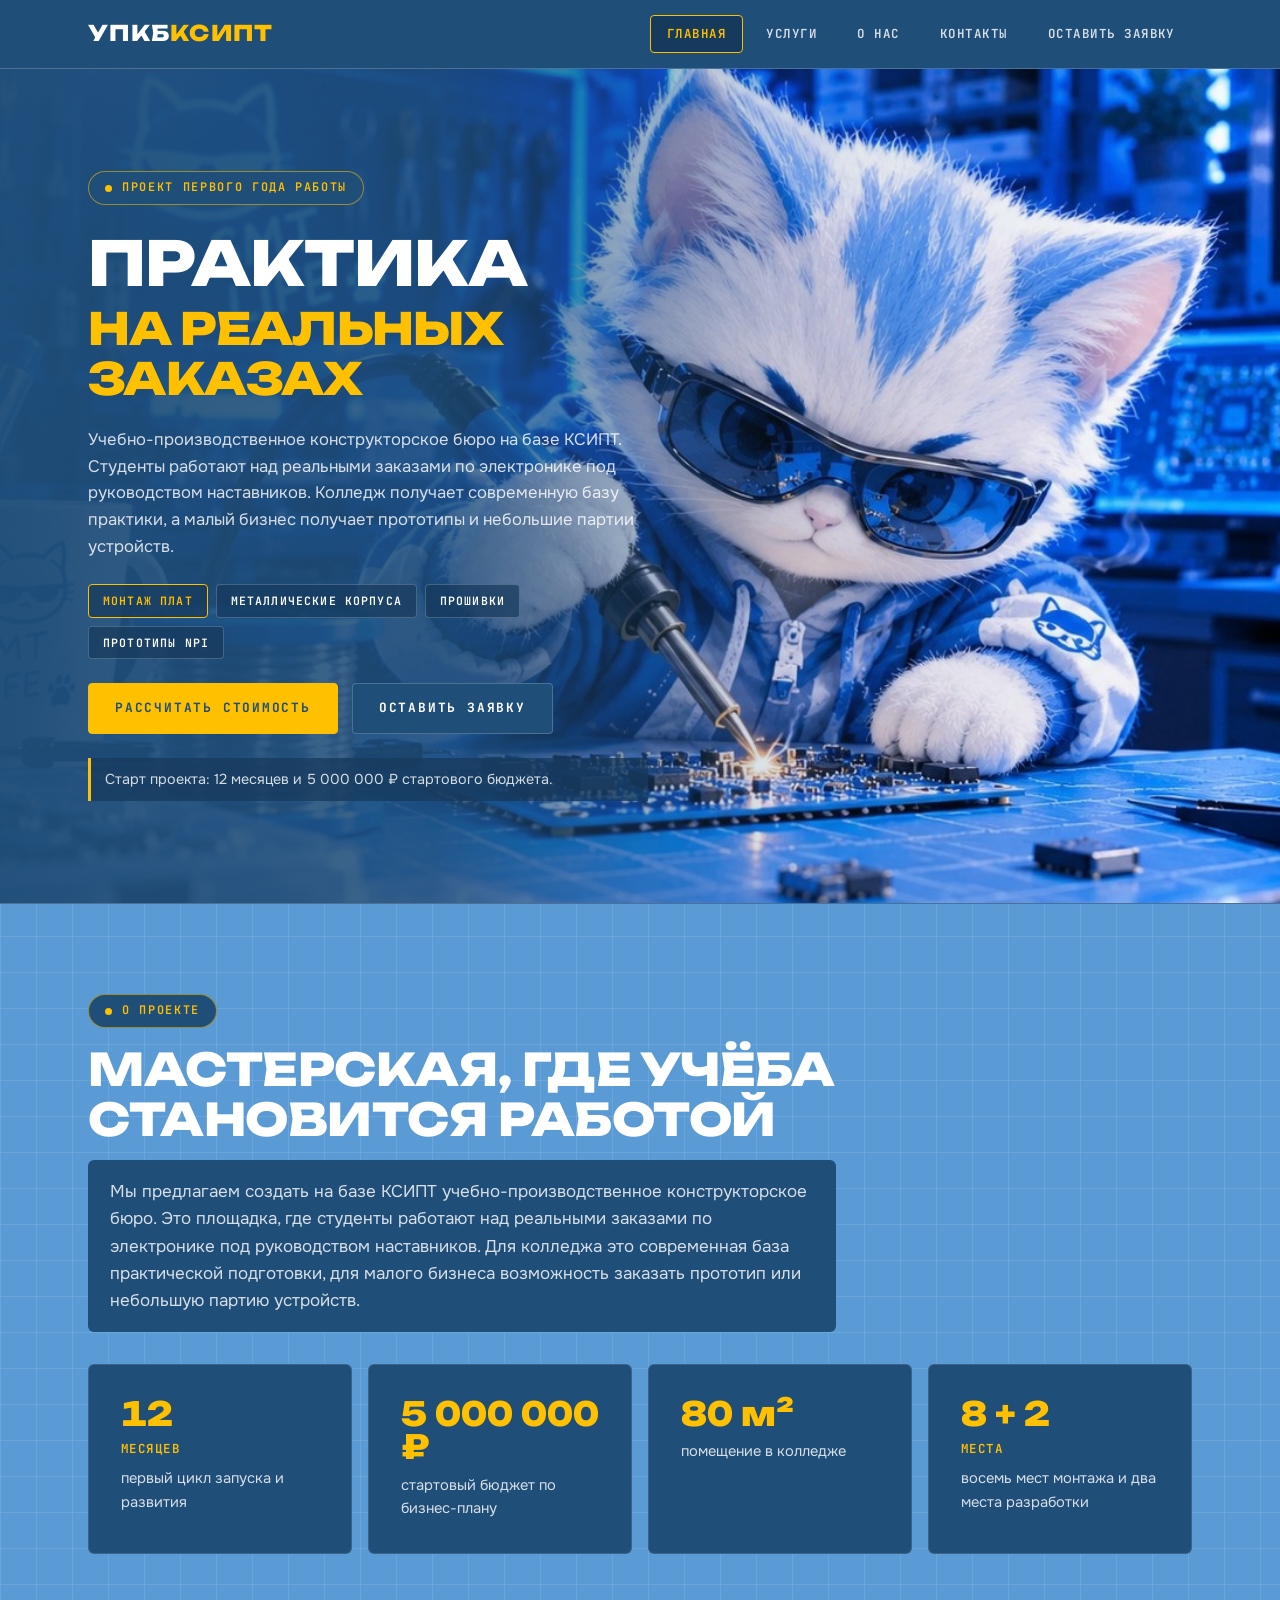
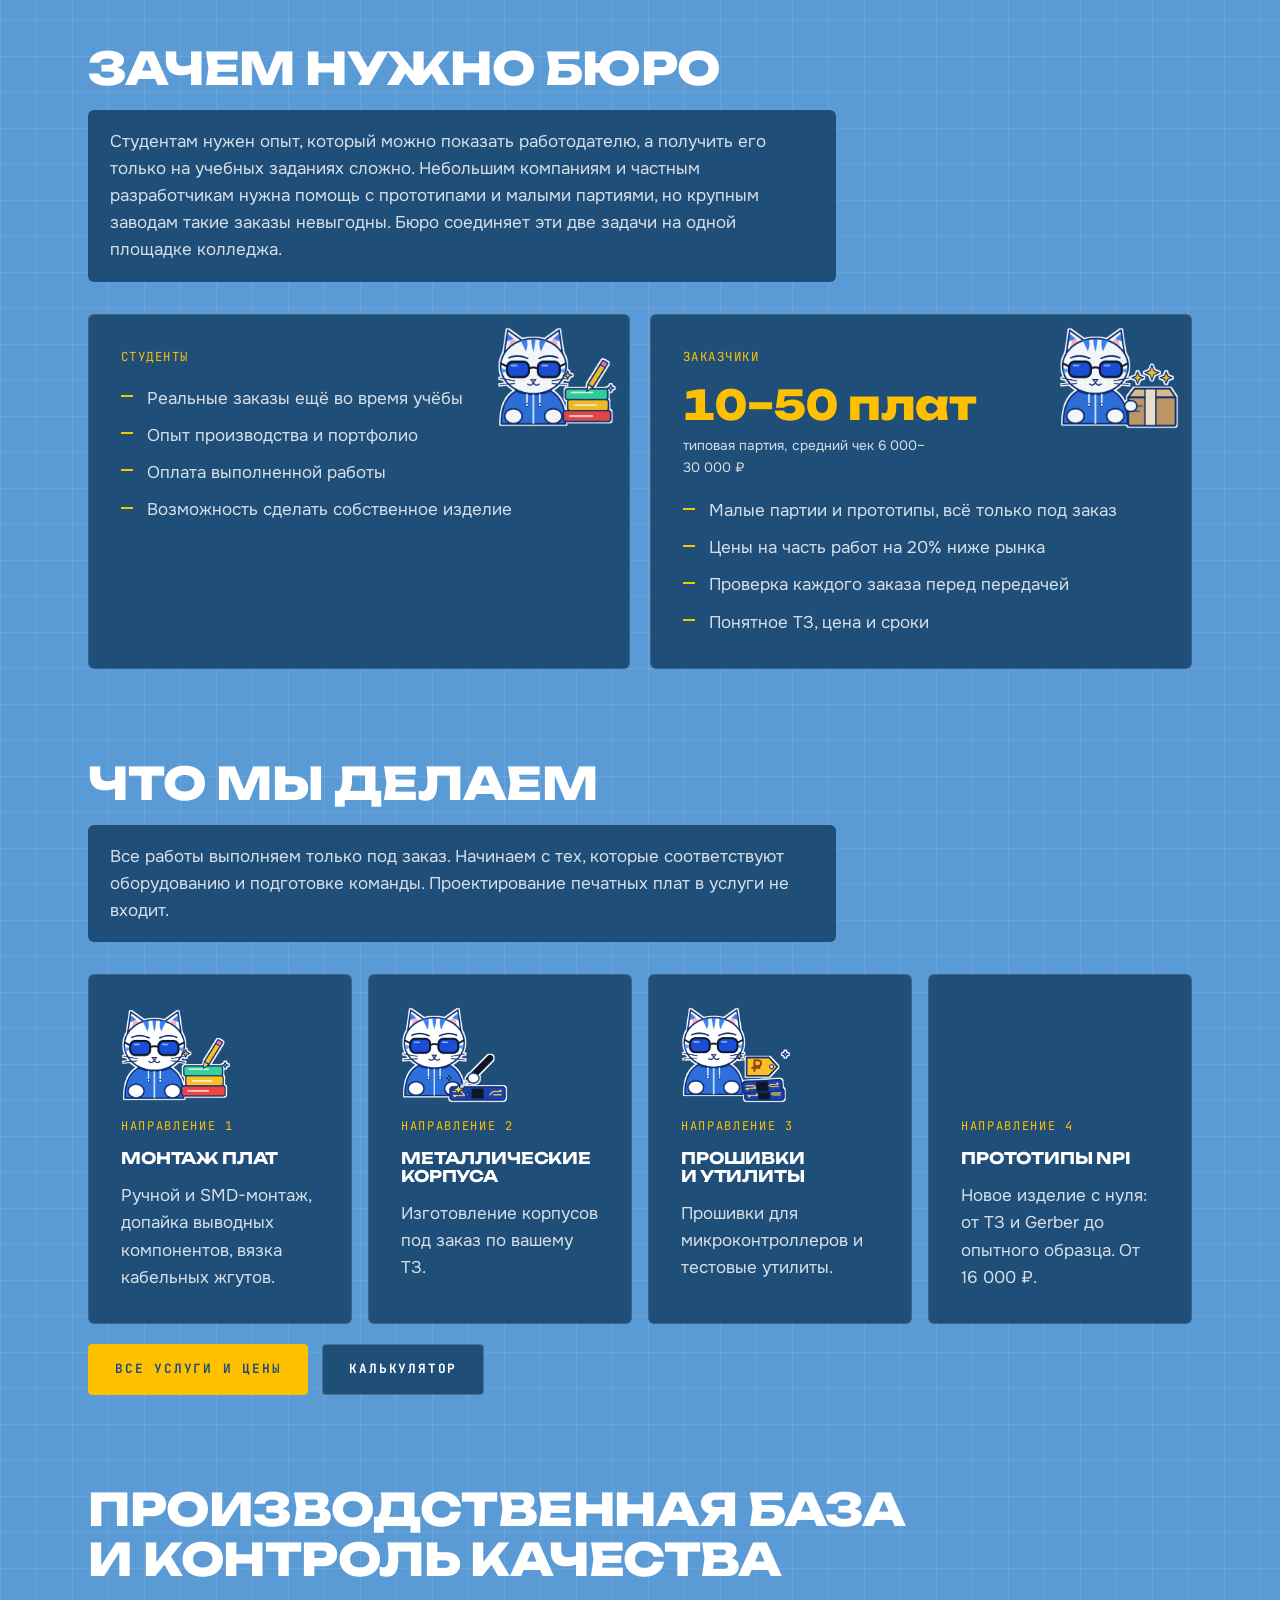
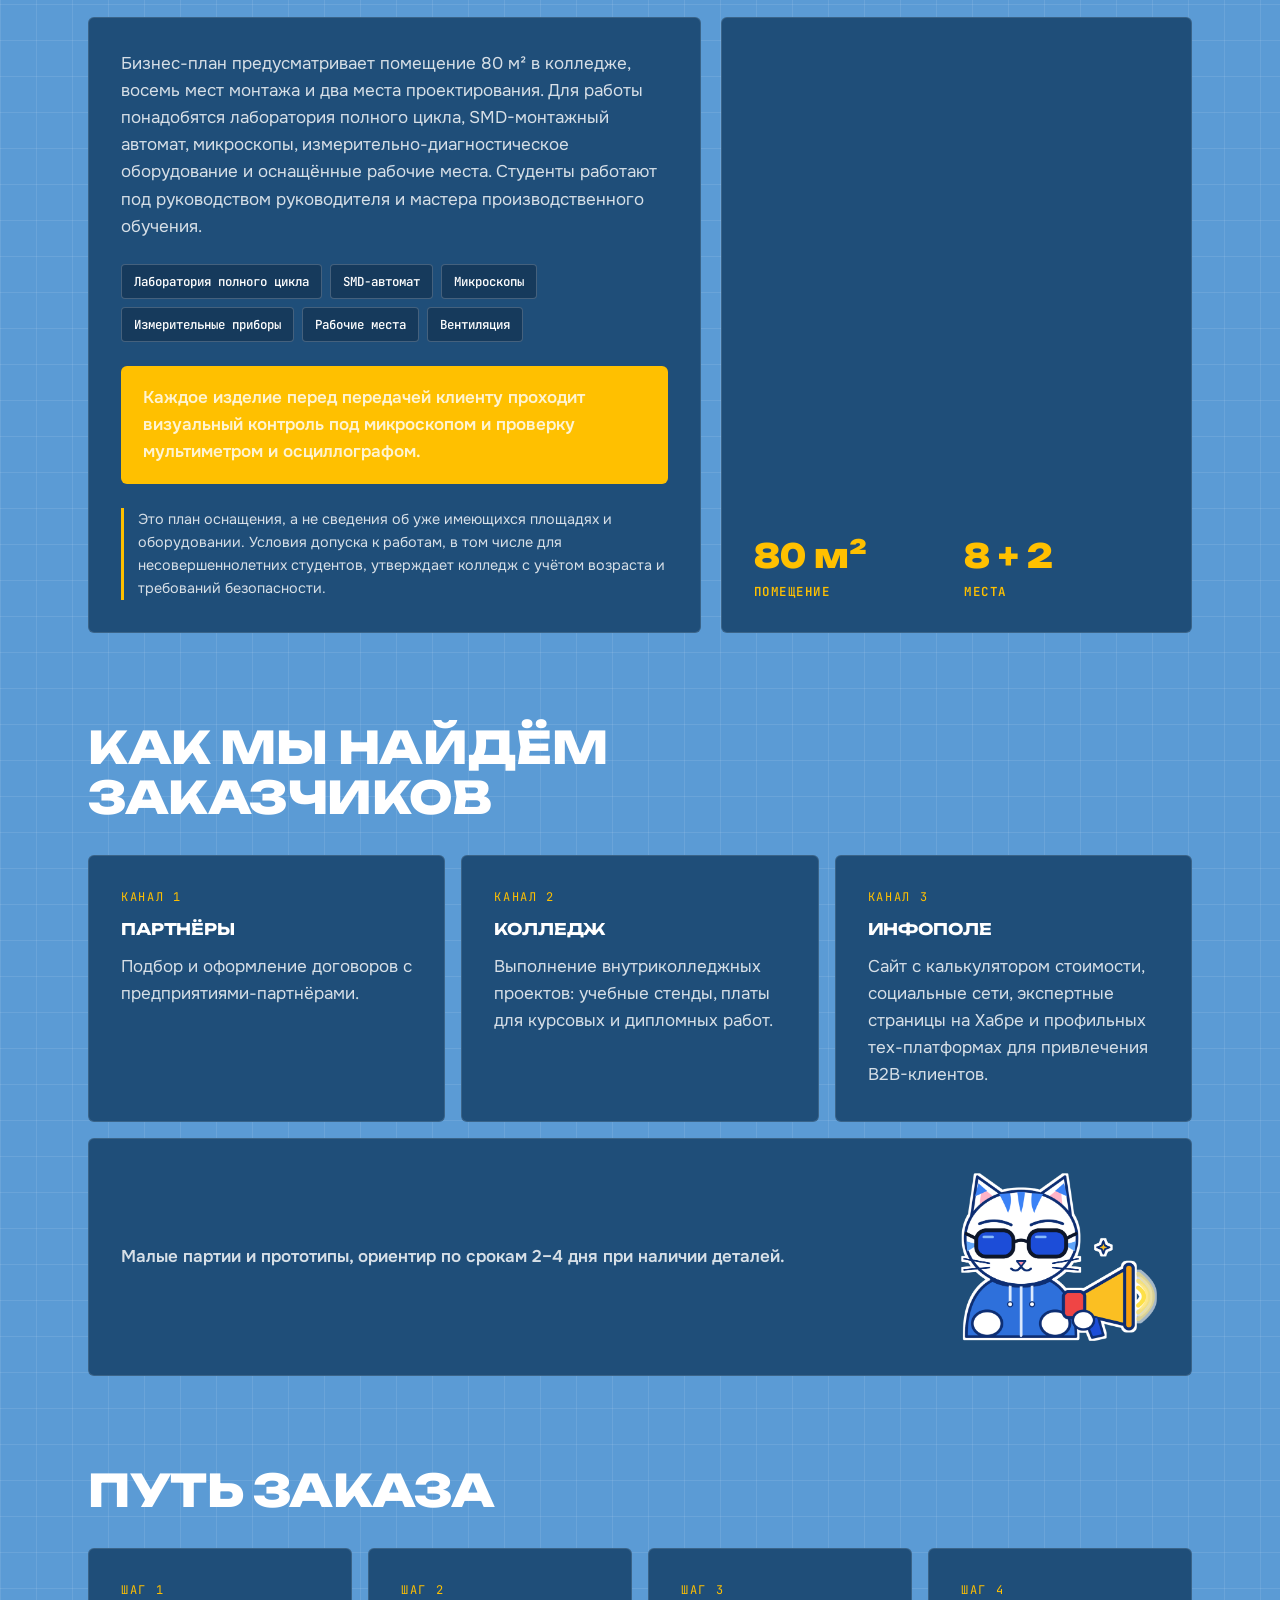
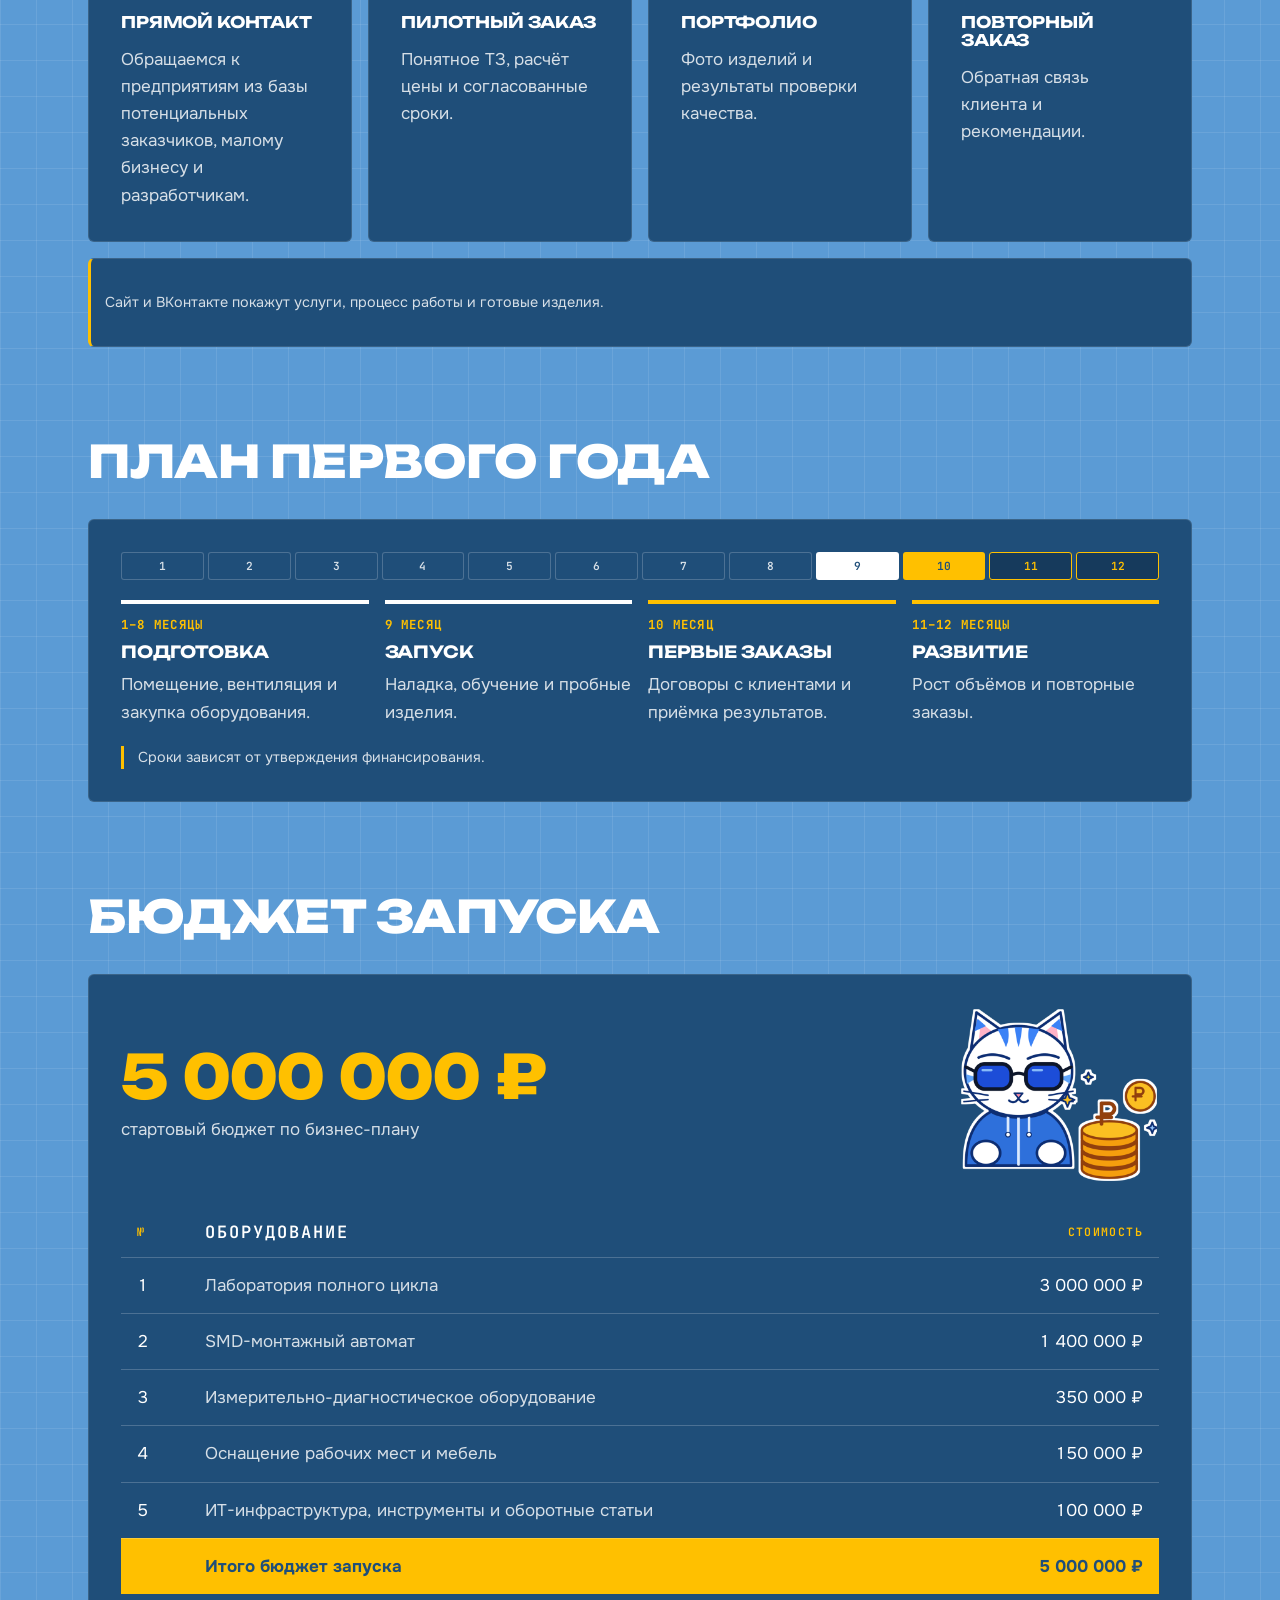
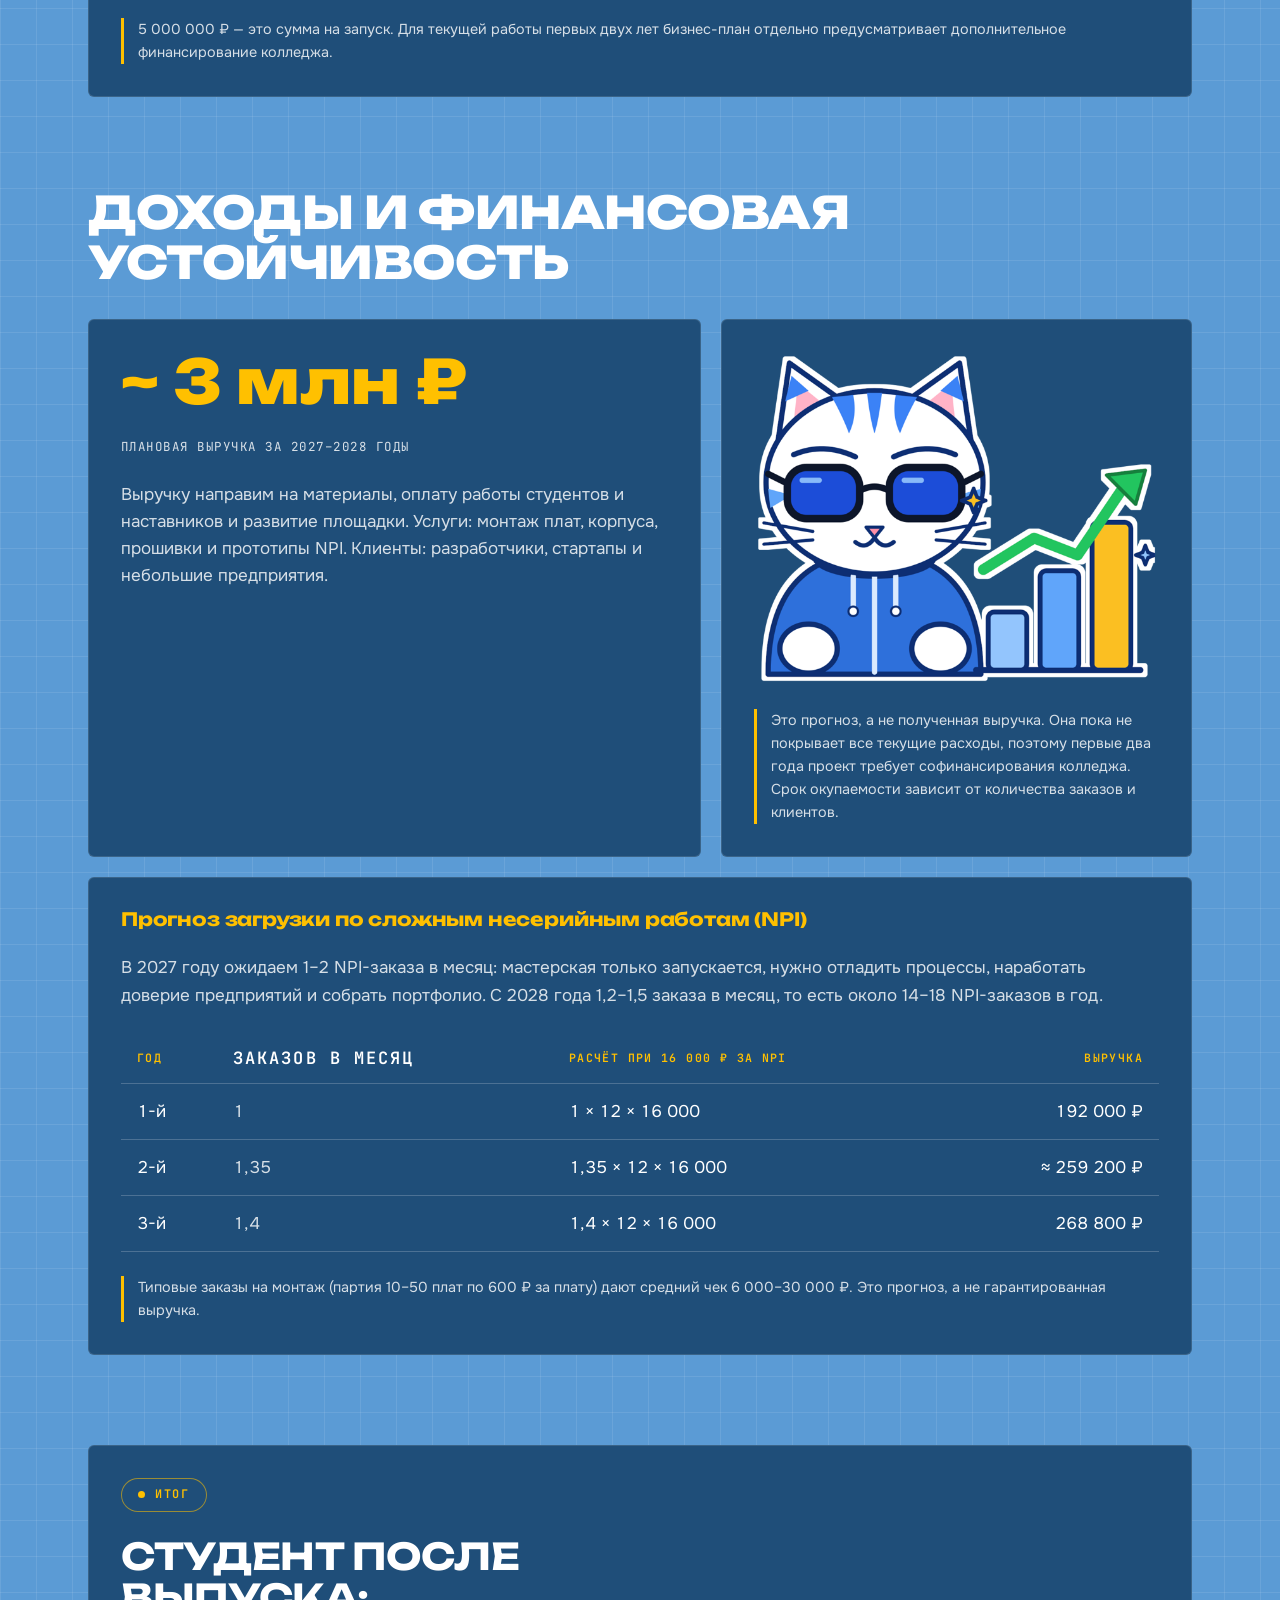
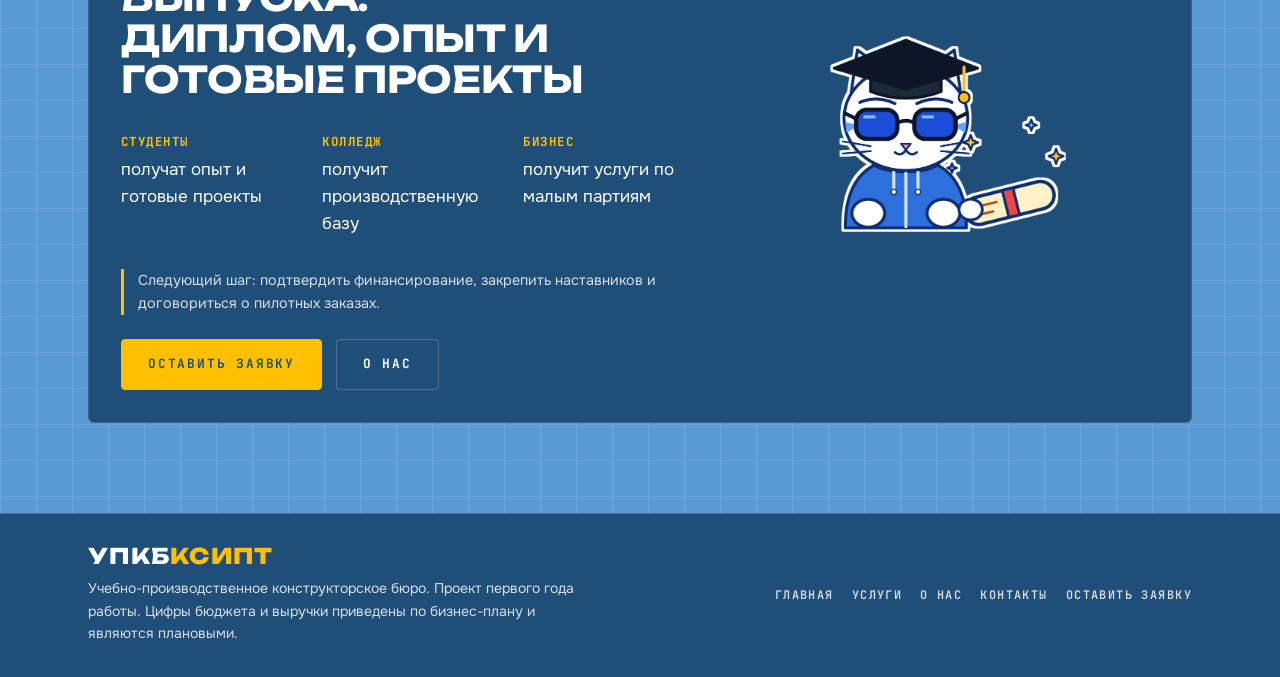
==== commit d95ca844: "Add files via upload" ====
--- a/index.html
+++ b/index.html
@@ -12,7 +12,7 @@
     <a class="logo" href="index.html" aria-label="УПКБ КСИПТ">УПКБ<span>КСИПТ</span></a>
     <button class="menu-btn" type="button" aria-expanded="false" aria-controls="nav">Меню</button>
     <nav class="nav" id="nav" aria-label="Основное меню">
-      <a href="index.html" aria-current="page">Главная</a><a href="about.html">О нас</a><a href="contacts.html">Контакты</a><a href="apply.html">Оставить заявку</a>
+      <a href="index.html" aria-current="page">Главная</a><a href="services.html">Услуги</a><a href="about.html">О нас</a><a href="contacts.html">Контакты</a><a href="apply.html">Оставить заявку</a>
     </nav>
   </div>
 </header>
@@ -23,12 +23,12 @@
       <span class="tag">Проект первого года работы</span>
       <h1>Практика<em>на реальных заказах</em></h1>
       <p class="lead">Учебно-производственное конструкторское бюро на базе КСИПТ. Студенты работают над реальными заказами по электронике под руководством наставников. Колледж получает современную базу практики, а малый бизнес получает прототипы и небольшие партии устройств.</p>
-      <div class="chips"><span class="chip">Печатные платы</span><span class="chip">Прошивки</span><span class="chip">Монтаж SMD</span><span class="chip">Прототипы</span></div>
+      <div class="chips"><span class="chip">Монтаж плат</span><span class="chip">Металлические корпуса</span><span class="chip">Прошивки</span><span class="chip">Прототипы NPI</span></div>
       <div class="btns">
-        <a class="btn btn-primary" href="apply.html">Оставить заявку</a>
-        <a class="btn btn-ghost" href="#project">О проекте</a>
+        <a class="btn btn-primary" href="services.html#calculator">Рассчитать стоимость</a>
+        <a class="btn btn-ghost" href="apply.html">Оставить заявку</a>
       </div>
-      <p class="note">Старт проекта: 12 месяцев и 5 020 000 ₽ стартового бюджета.</p>
+      <p class="note">Старт проекта: 12 месяцев и 5 000 000 ₽ стартового бюджета.</p>
     </div>
   </div>
 </section>
@@ -40,9 +40,9 @@
     </div>
     <div class="facts">
       <div class="panel fact"><span class="num">12</span><span class="unit">месяцев</span><p>первый цикл запуска и развития</p></div>
-      <div class="panel fact"><span class="num">5 020 000 ₽</span><p>стартовый бюджет по бизнес-плану</p></div>
+      <div class="panel fact"><span class="num">5 000 000 ₽</span><p>стартовый бюджет по бизнес-плану</p></div>
       <div class="panel fact"><span class="num">80 м²</span><p>помещение в колледже</p></div>
-      <div class="panel fact"><span class="num">8 + 2</span><span class="unit">места</span><p>восемь мест монтажа и два места проектирования</p></div>
+      <div class="panel fact"><span class="num">8 + 2</span><span class="unit">места</span><p>восемь мест монтажа и два места разработки</p></div>
     </div>
   </div>
 </section>
@@ -59,24 +59,25 @@
     </div>
     <div class="panel who"><img src="assets/img/cat-order.png" alt="Котик с посылкой" loading="lazy" decoding="async">
       <span class="mono">Заказчики</span>
-      <div class="num big">5–50 плат</div><p class="big-note">целевые малые партии, не подтверждённая мощность</p>
-      <ul><li>Малые партии и прототипы</li><li>Доступные цены: помещения и оборудование колледжа</li><li>Проверка каждого заказа перед передачей</li><li>Понятное ТЗ, цена и сроки</li></ul>
-    </div>
-  </div>
-  </div>
-</section>
-
-
-<section class="section">
-  <div class="wrap">
-    <div class="sec-head"><h2>Что мы делаем</h2><p>Два связанных направления: конструкторская работа и производство. Начинаем с тех работ, которые соответствуют оборудованию и подготовке команды.</p></div>
+      <div class="num big">10–50 плат</div><p class="big-note">типовая партия, средний чек 6 000–30 000 ₽</p>
+      <ul><li>Малые партии и прототипы, всё только под заказ</li><li>Цены на часть работ на 20% ниже рынка</li><li>Проверка каждого заказа перед передачей</li><li>Понятное ТЗ, цена и сроки</li></ul>
+    </div>
+  </div>
+  </div>
+</section>
+
+
+<section class="section">
+  <div class="wrap">
+    <div class="sec-head"><h2>Что мы делаем</h2><p>Все работы выполняем только под заказ. Начинаем с тех, которые соответствуют оборудованию и подготовке команды. Проектирование печатных плат в услуги не входит.</p></div>
     
   <div class="grid4">
-    <article class="panel card"><img src="assets/img/cat-students.png" alt="" loading="lazy" decoding="async"><span class="idx">НАПРАВЛЕНИЕ 1</span><h3>Печатные платы</h3><p>Разработка и трассировка плат под задачу заказчика.</p></article>
-    <article class="panel card"><img src="assets/img/cat-boards.png" alt="" loading="lazy" decoding="async"><span class="idx">НАПРАВЛЕНИЕ 2</span><h3>Программирование</h3><p>Прошивки для микроконтроллеров и тестовые утилиты.</p></article>
-    <article class="panel card"><img src="assets/img/cat-price.png" alt="" loading="lazy" decoding="async"><span class="idx">НАПРАВЛЕНИЕ 3</span><h3>Монтаж и сборка</h3><p>Пайка компонентов, сборка устройств и кабельные жгуты.</p></article>
-    <article class="panel card"><img src="assets/img/cat-quality.png" alt="" loading="lazy" decoding="async"><span class="idx">НАПРАВЛЕНИЕ 4</span><h3>Прототипы и стенды</h3><p>Опытные образцы и учебное оборудование для колледжа.</p></article>
-  </div>
+    <article class="panel card"><img src="assets/img/cat-students.png" alt="" loading="lazy" decoding="async"><span class="idx">НАПРАВЛЕНИЕ 1</span><h3>Монтаж плат</h3><p>Ручной и SMD-монтаж, допайка выводных компонентов, вязка кабельных жгутов.</p></article>
+    <article class="panel card"><img src="assets/img/cat-boards.png" alt="" loading="lazy" decoding="async"><span class="idx">НАПРАВЛЕНИЕ 2</span><h3>Металлические корпуса</h3><p>Изготовление корпусов под заказ по вашему ТЗ.</p></article>
+    <article class="panel card"><img src="assets/img/cat-price.png" alt="" loading="lazy" decoding="async"><span class="idx">НАПРАВЛЕНИЕ 3</span><h3>Прошивки и утилиты</h3><p>Прошивки для микроконтроллеров и тестовые утилиты.</p></article>
+    <article class="panel card"><img src="assets/img/cat-quality.png" alt="" loading="lazy" decoding="async"><span class="idx">НАПРАВЛЕНИЕ 4</span><h3>Прототипы NPI</h3><p>Новое изделие с нуля: от ТЗ и Gerber до опытного образца. От 16 000 ₽.</p></article>
+  </div>
+  <div class="btns" style="margin-top:20px"><a class="btn btn-primary" href="services.html">Все услуги и цены</a><a class="btn btn-ghost" href="services.html#calculator">Калькулятор</a></div>
   </div>
 </section>
 
@@ -87,9 +88,9 @@
     
   <div class="split">
     <div class="panel stack">
-      <p>Бизнес-план предусматривает помещение 80 м² в колледже, восемь мест монтажа и два места проектирования. Для работы понадобятся паяльные станции, микроскопы, измерительная техника, рабочие станции с САПР и оборудование для проверки готовых изделий. Студенты работают под руководством руководителя и мастера производственного обучения.</p>
-      <div class="eq"><span>Паяльные станции</span><span>Микроскопы</span><span>Измерительные приборы</span><span>САПР и компьютеры</span><span>Стеллажи и мебель</span><span>Вентиляция</span></div>
-      <p class="check">Каждое изделие перед передачей клиенту проходит визуальную и электрическую проверку.</p>
+      <p>Бизнес-план предусматривает помещение 80 м² в колледже, восемь мест монтажа и два места проектирования. Для работы понадобятся лаборатория полного цикла, SMD-монтажный автомат, микроскопы, измерительно-диагностическое оборудование и оснащённые рабочие места. Студенты работают под руководством руководителя и мастера производственного обучения.</p>
+      <div class="eq"><span>Лаборатория полного цикла</span><span>SMD-автомат</span><span>Микроскопы</span><span>Измерительные приборы</span><span>Рабочие места</span><span>Вентиляция</span></div>
+      <p class="check">Каждое изделие перед передачей клиенту проходит визуальный контроль под микроскопом и проверку мультиметром и осциллографом.</p>
       <p class="note">Это план оснащения, а не сведения об уже имеющихся площадях и оборудовании. Условия допуска к работам, в том числе для несовершеннолетних студентов, утверждает колледж с учётом возраста и требований безопасности.</p>
     </div>
     <div class="panel base-media">
@@ -108,23 +109,22 @@
   <div class="wrap">
     <div class="sec-head"><h2>Как мы найдём заказчиков</h2></div>
     
+  <div class="grid4 grid3">
+    <article class="panel card"><span class="idx">КАНАЛ 1</span><h3>Партнёры</h3><p>Подбор и оформление договоров с предприятиями-партнёрами.</p></article>
+    <article class="panel card"><span class="idx">КАНАЛ 2</span><h3>Колледж</h3><p>Выполнение внутриколледжных проектов: учебные стенды, платы для курсовых и дипломных работ.</p></article>
+    <article class="panel card"><span class="idx">КАНАЛ 3</span><h3>Инфополе</h3><p>Сайт с калькулятором стоимости, социальные сети, экспертные страницы на Хабре и профильных тех-платформах для привлечения B2B-клиентов.</p></article>
+  </div>
+  <div class="row-media panel" style="margin-top:16px"><p class="gold" style="font-weight:600">Малые партии и прототипы, ориентир по срокам 2–4 дня при наличии деталей.</p><img src="assets/img/cat-channels.png" alt="Котик с рупором" loading="lazy" decoding="async"></div>
+  </div>
+</section>
+
+
+<section class="section">
+  <div class="wrap">
+    <div class="sec-head"><h2>Путь заказа</h2></div>
+    
   <div class="grid4">
-    <article class="panel card"><span class="idx">КАНАЛ 1</span><h3>Партнёры</h3><p>Договоры с предприятиями и субподряд на малые партии.</p></article>
-    <article class="panel card"><span class="idx">КАНАЛ 2</span><h3>Колледж</h3><p>Учебные стенды, платы для дипломных и курсовых проектов.</p></article>
-    <article class="panel card"><span class="idx">КАНАЛ 3</span><h3>Стартапы</h3><p>Инженеры из инкубаторов, технопарков и профильных сообществ.</p></article>
-    <article class="panel card"><span class="idx">КАНАЛ 4</span><h3>Онлайн</h3><p>Сайт с калькулятором стоимости и карточки услуг на B2B-площадках.</p></article>
-  </div>
-  <div class="row-media panel" style="margin-top:16px"><p class="gold" style="font-weight:600">Малые партии и прототипы, ориентир по срокам 2–4 дня при наличии деталей.</p><img src="assets/img/cat-channels.png" alt="Котик с рупором" loading="lazy" decoding="async"></div>
-  </div>
-</section>
-
-
-<section class="section">
-  <div class="wrap">
-    <div class="sec-head"><h2>Путь заказа</h2></div>
-    
-  <div class="grid4">
-    <article class="panel card"><span class="idx">ШАГ 1</span><h3>Прямой контакт</h3><p>Обращаемся к малому бизнесу, стартапам и разработчикам.</p></article>
+    <article class="panel card"><span class="idx">ШАГ 1</span><h3>Прямой контакт</h3><p>Обращаемся к предприятиям из базы потенциальных заказчиков, малому бизнесу и разработчикам.</p></article>
     <article class="panel card"><span class="idx">ШАГ 2</span><h3>Пилотный заказ</h3><p>Понятное ТЗ, расчёт цены и согласованные сроки.</p></article>
     <article class="panel card"><span class="idx">ШАГ 3</span><h3>Портфолио</h3><p>Фото изделий и результаты проверки качества.</p></article>
     <article class="panel card"><span class="idx">ШАГ 4</span><h3>Повторный заказ</h3><p>Обратная связь клиента и рекомендации.</p></article>
@@ -158,12 +158,21 @@
     
   <div class="panel stack">
     <div class="row-media">
-      <div class="stack" style="gap:8px"><div class="num total">5 020 000 ₽</div><p>стартовый бюджет по бизнес-плану</p></div>
+      <div class="stack" style="gap:8px"><div class="num total">5 000 000 ₽</div><p>стартовый бюджет по бизнес-плану</p></div>
       <img src="assets/img/cat-budget.png" alt="Котик со стопкой монет" loading="lazy" decoding="async">
     </div>
-    <div class="bar" role="img" aria-label="Распределение бюджета"><div class="b1" style="flex:90 1 0;min-width:108px">4,52 млн ₽</div><div class="b2" style="flex:10 1 0;min-width:108px">0,5 млн ₽</div></div>
-    <div class="legend"><div><i class="b1"></i>Оснащение и подготовка</div><div><i class="b2"></i>Оборотный капитал</div></div>
-    <p class="note">5 020 000 ₽ — это сумма на запуск. Для текущей работы первых двух лет бизнес-план отдельно предусматривает дополнительное финансирование колледжа.</p>
+    <div class="table-wrap"><table class="table-budget">
+      <thead><tr><th>№</th><th>Оборудование</th><th>Стоимость</th></tr></thead>
+      <tbody>
+        <tr><td>1</td><td>Лаборатория полного цикла</td><td>3 000 000 ₽</td></tr>
+        <tr><td>2</td><td>SMD-монтажный автомат</td><td>1 400 000 ₽</td></tr>
+        <tr><td>3</td><td>Измерительно-диагностическое оборудование</td><td>350 000 ₽</td></tr>
+        <tr><td>4</td><td>Оснащение рабочих мест и мебель</td><td>150 000 ₽</td></tr>
+        <tr><td>5</td><td>ИТ-инфраструктура, инструменты и оборотные статьи</td><td>100 000 ₽</td></tr>
+        <tr class="sum"><td></td><td>Итого бюджет запуска</td><td>5 000 000 ₽</td></tr>
+      </tbody>
+    </table></div>
+    <p class="note">5 000 000 ₽ — это сумма на запуск. Для текущей работы первых двух лет бизнес-план отдельно предусматривает дополнительное финансирование колледжа.</p>
   </div>
   </div>
 </section>
@@ -174,8 +183,21 @@
     <div class="sec-head"><h2>Доходы и финансовая устойчивость</h2></div>
     
   <div class="split">
-    <div class="panel stack"><div class="num total">~ 3 млн ₽</div><p class="mono gold">плановая выручка за 2027–2028 годы</p><p>Выручку направим на материалы, оплату работы студентов и наставников и развитие площадки. Услуги: платы, прошивки, монтаж и прототипы. Клиенты: разработчики, стартапы и небольшие предприятия.</p></div>
+    <div class="panel stack"><div class="num total">~ 3 млн ₽</div><p class="mono gold">плановая выручка за 2027–2028 годы</p><p>Выручку направим на материалы, оплату работы студентов и наставников и развитие площадки. Услуги: монтаж плат, корпуса, прошивки и прототипы NPI. Клиенты: разработчики, стартапы и небольшие предприятия.</p></div>
     <div class="panel stack"><img src="assets/img/cat-growth.png" alt="Котик с графиком роста" loading="lazy" decoding="async"><p class="note">Это прогноз, а не полученная выручка. Она пока не покрывает все текущие расходы, поэтому первые два года проект требует софинансирования колледжа. Срок окупаемости зависит от количества заказов и клиентов.</p></div>
+  </div>
+  <div class="panel stack" style="margin-top:20px">
+    <h3 class="gold">Прогноз загрузки по сложным несерийным работам (NPI)</h3>
+    <p>В 2027 году ожидаем 1–2 NPI-заказа в месяц: мастерская только запускается, нужно отладить процессы, наработать доверие предприятий и собрать портфолио. С 2028 года 1,2–1,5 заказа в месяц, то есть около 14–18 NPI-заказов в год.</p>
+    <div class="table-wrap"><table class="table-budget">
+      <thead><tr><th>Год</th><th>Заказов в месяц</th><th>Расчёт при 16 000 ₽ за NPI</th><th>Выручка</th></tr></thead>
+      <tbody>
+        <tr><td>1-й</td><td>1</td><td>1 × 12 × 16 000</td><td>192 000 ₽</td></tr>
+        <tr><td>2-й</td><td>1,35</td><td>1,35 × 12 × 16 000</td><td>≈ 259 200 ₽</td></tr>
+        <tr><td>3-й</td><td>1,4</td><td>1,4 × 12 × 16 000</td><td>268 800 ₽</td></tr>
+      </tbody>
+    </table></div>
+    <p class="note">Типовые заказы на монтаж (партия 10–50 плат по 600 ₽ за плату) дают средний чек 6 000–30 000 ₽. Это прогноз, а не гарантированная выручка.</p>
   </div>
   </div>
 </section>
@@ -201,7 +223,7 @@
       <a class="logo" href="index.html">УПКБ<span>КСИПТ</span></a>
       <p>Учебно-производственное конструкторское бюро. Проект первого года работы. Цифры бюджета и выручки приведены по бизнес-плану и являются плановыми.</p>
     </div>
-    <nav aria-label="Меню в подвале"><a href="index.html">Главная</a><a href="about.html">О нас</a><a href="contacts.html">Контакты</a><a href="apply.html">Оставить заявку</a></nav>
+    <nav aria-label="Меню в подвале"><a href="index.html">Главная</a><a href="services.html">Услуги</a><a href="about.html">О нас</a><a href="contacts.html">Контакты</a><a href="apply.html">Оставить заявку</a></nav>
   </div>
 </footer>
 <script src="main.js" defer></script>
--- a/style.css
+++ b/style.css
@@ -261,3 +261,58 @@
   html { scroll-behavior: auto; }
   * { transition: none !important; }
 }
+
+.avatar-photo { width: 120px; height: 160px; border-radius: 8px; object-fit: cover; object-position: center top; border: 2px solid var(--accent); background: var(--panel-deep); margin-bottom: 10px; }
+
+/* ---------- services / calculator ---------- */
+.prices { margin: 0; display: flex; flex-direction: column; gap: 8px; }
+.prices > div { display: grid; grid-template-columns: 92px 1fr; gap: 12px; padding: 10px 12px; border-radius: 4px; background: var(--panel-deep); border: 1px solid var(--line); }
+.prices dt { font: 600 0.7rem/1.5 var(--font-mono); letter-spacing: 0.12em; text-transform: uppercase; color: var(--soft); }
+.prices dd { margin: 0; font-size: 0.92rem; color: var(--soft); }
+.prices .ours { border-color: rgba(255, 192, 0, 0.6); }
+.prices .ours dt, .prices .ours dd { color: var(--accent); font-weight: 600; }
+.card .note { margin-top: auto; }
+.table-3 td:nth-child(2) { color: var(--soft); }
+.table-3 td:last-child, .table-3 th:last-child { text-align: left; }
+.table-3 td:first-child { font-weight: 600; white-space: nowrap; }
+
+.calc-grid { display: grid; grid-template-columns: 1.6fr 1fr; gap: 20px; align-items: start; }
+.calc-panel { display: flex; flex-direction: column; gap: 28px; }
+.calc-group { display: flex; flex-direction: column; gap: 10px; }
+.calc-group h3 { font-size: 0.8rem; font-family: var(--font-mono); letter-spacing: 0.14em; text-transform: uppercase; color: var(--accent); padding-bottom: 8px; border-bottom: 1px solid var(--line); }
+.calc-row { display: grid; grid-template-columns: 1fr auto 112px; gap: 16px; align-items: center; padding: 12px 14px; border-radius: 4px; background: var(--panel-deep); border: 1px solid transparent; transition: border-color .15s; }
+.calc-row.on { border-color: rgba(255, 192, 0, 0.7); }
+.calc-info { display: flex; flex-direction: column; gap: 2px; min-width: 0; }
+.calc-info b { font-weight: 600; }
+.calc-info .hint { font-size: 0.82rem; color: var(--soft); }
+.qty { display: inline-flex; align-items: stretch; }
+.qb { width: 44px; height: 44px; font: 700 1.3rem/1 var(--font-mono); color: var(--accent); background: var(--panel); border: 1px solid var(--accent); cursor: pointer; transition: background .15s, color .15s; }
+.qb:first-child { border-radius: 4px 0 0 4px; } .qb:last-child { border-radius: 0 4px 4px 0; }
+.qb:hover { background: var(--accent); color: var(--panel); }
+.qty input { width: 84px; height: 44px; text-align: center; font: 600 1rem var(--font-mono); color: var(--text); background: var(--panel); border: 1px solid var(--line); border-inline: 0; border-radius: 0; -moz-appearance: textfield; appearance: textfield; }
+.qty input::-webkit-outer-spin-button, .qty input::-webkit-inner-spin-button { -webkit-appearance: none; margin: 0; }
+.qty input:focus { outline: none; border-color: var(--accent); box-shadow: inset 0 0 0 2px rgba(255, 192, 0, 0.45); }
+.line-sum { text-align: right; font: 600 0.9rem var(--font-mono); color: var(--soft); font-variant-numeric: tabular-nums; }
+.calc-row.on .line-sum { color: var(--accent); }
+.calc-summary { position: sticky; top: 88px; display: flex; flex-direction: column; gap: 18px; }
+.calc-total { font-size: clamp(1.9rem, 3.4vw, 2.8rem); overflow-wrap: anywhere; }
+.calc-lines { list-style: none; margin: 0; padding: 0; display: flex; flex-direction: column; gap: 8px; font-size: 0.9rem; }
+.calc-lines li { display: flex; justify-content: space-between; gap: 12px; color: var(--soft); padding-bottom: 8px; border-bottom: 1px dashed var(--line); }
+.calc-lines li span:last-child { color: var(--text); white-space: nowrap; font-variant-numeric: tabular-nums; }
+.calc-lines .empty { border: 0; color: var(--soft); opacity: .8; }
+.calc-check { display: flex; gap: 12px; align-items: flex-start; cursor: pointer; }
+.calc-check input { flex: none; width: 22px; height: 22px; margin-top: 2px; accent-color: var(--accent); }
+.calc-check b { display: block; font-weight: 600; }
+.calc-check small { display: block; color: var(--soft); font-size: 0.82rem; }
+.calc-summary .btns .btn { flex: 1 1 auto; }
+@media (max-width: 980px) {
+  .calc-grid { grid-template-columns: 1fr; }
+  .calc-summary { position: static; }
+}
+@media (max-width: 640px) {
+  .calc-row { grid-template-columns: 1fr auto; }
+  .line-sum { grid-column: 1 / -1; text-align: left; }
+  .prices > div { grid-template-columns: 1fr; gap: 2px; }
+}
+.table-budget td:nth-child(2), .table-budget th:nth-child(2) { color: inherit; font-size: inherit; }
+.table-budget td:nth-child(2) { color: var(--soft); }
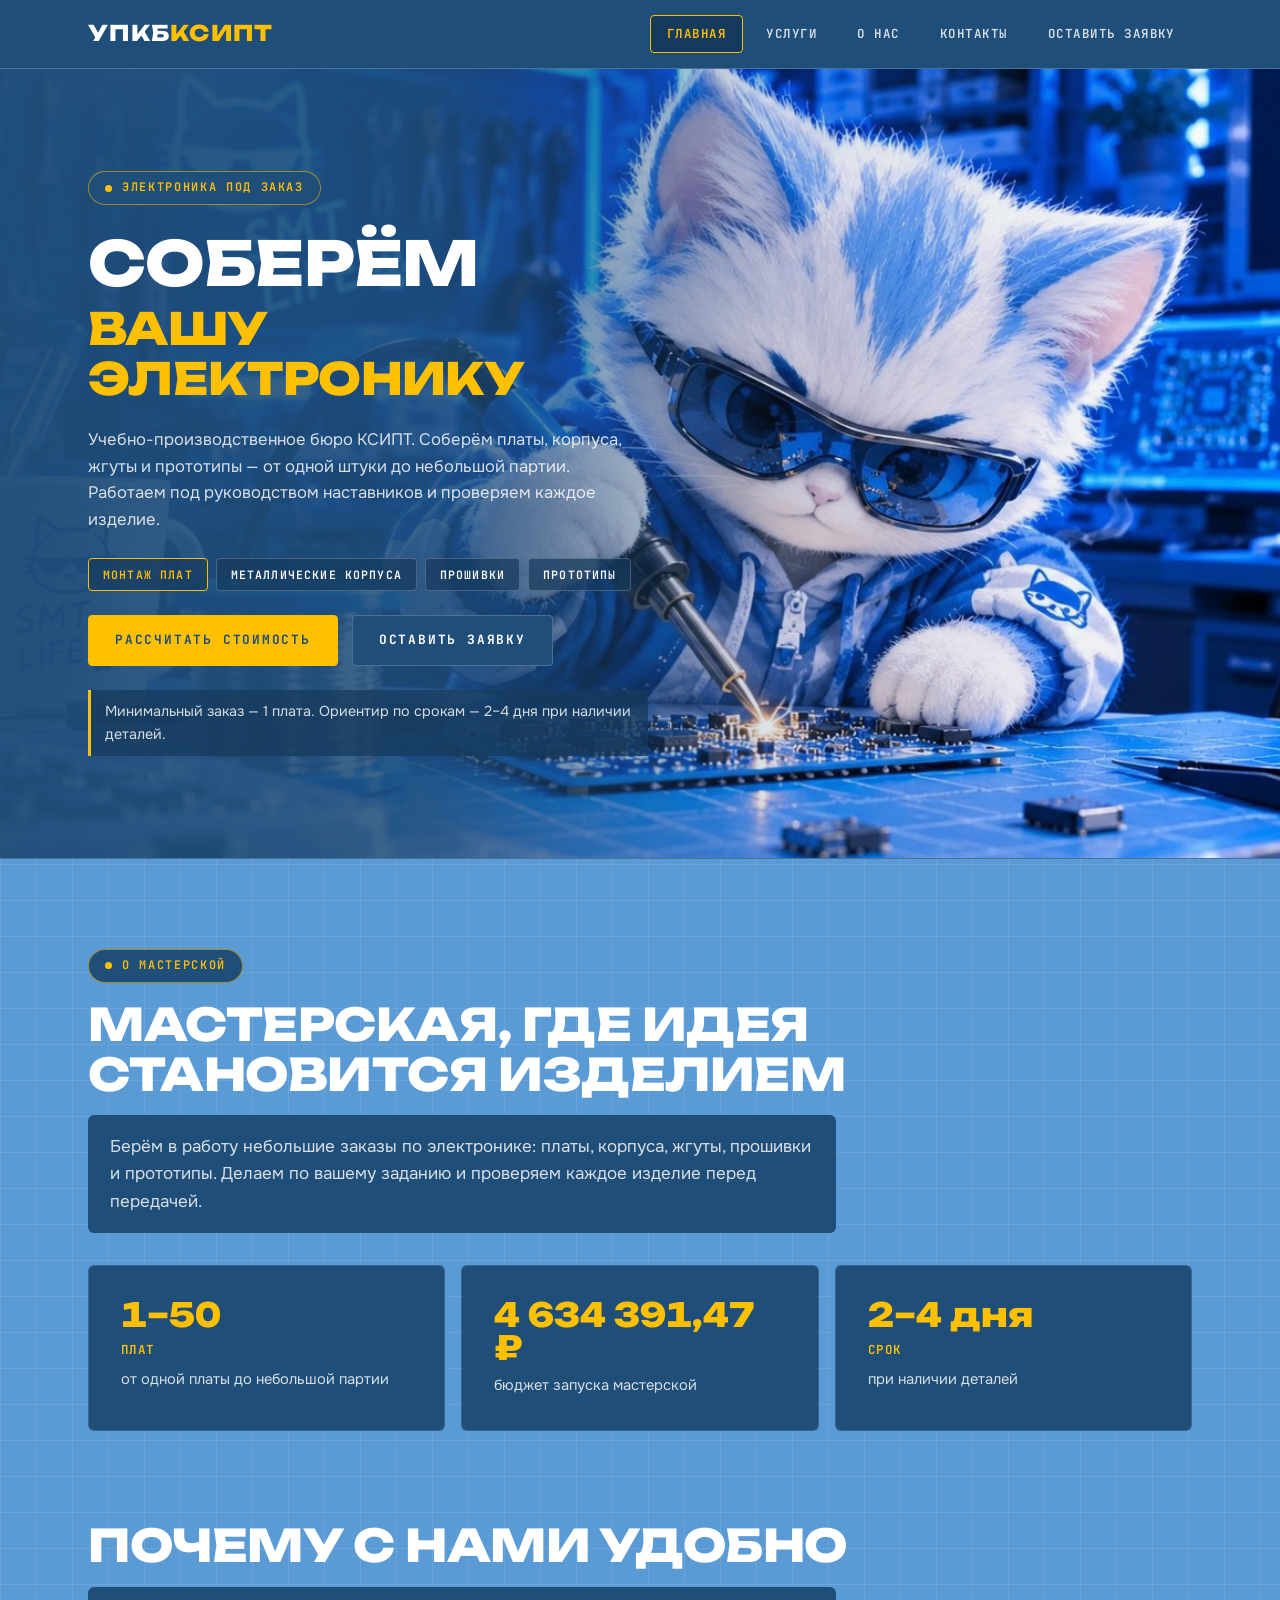
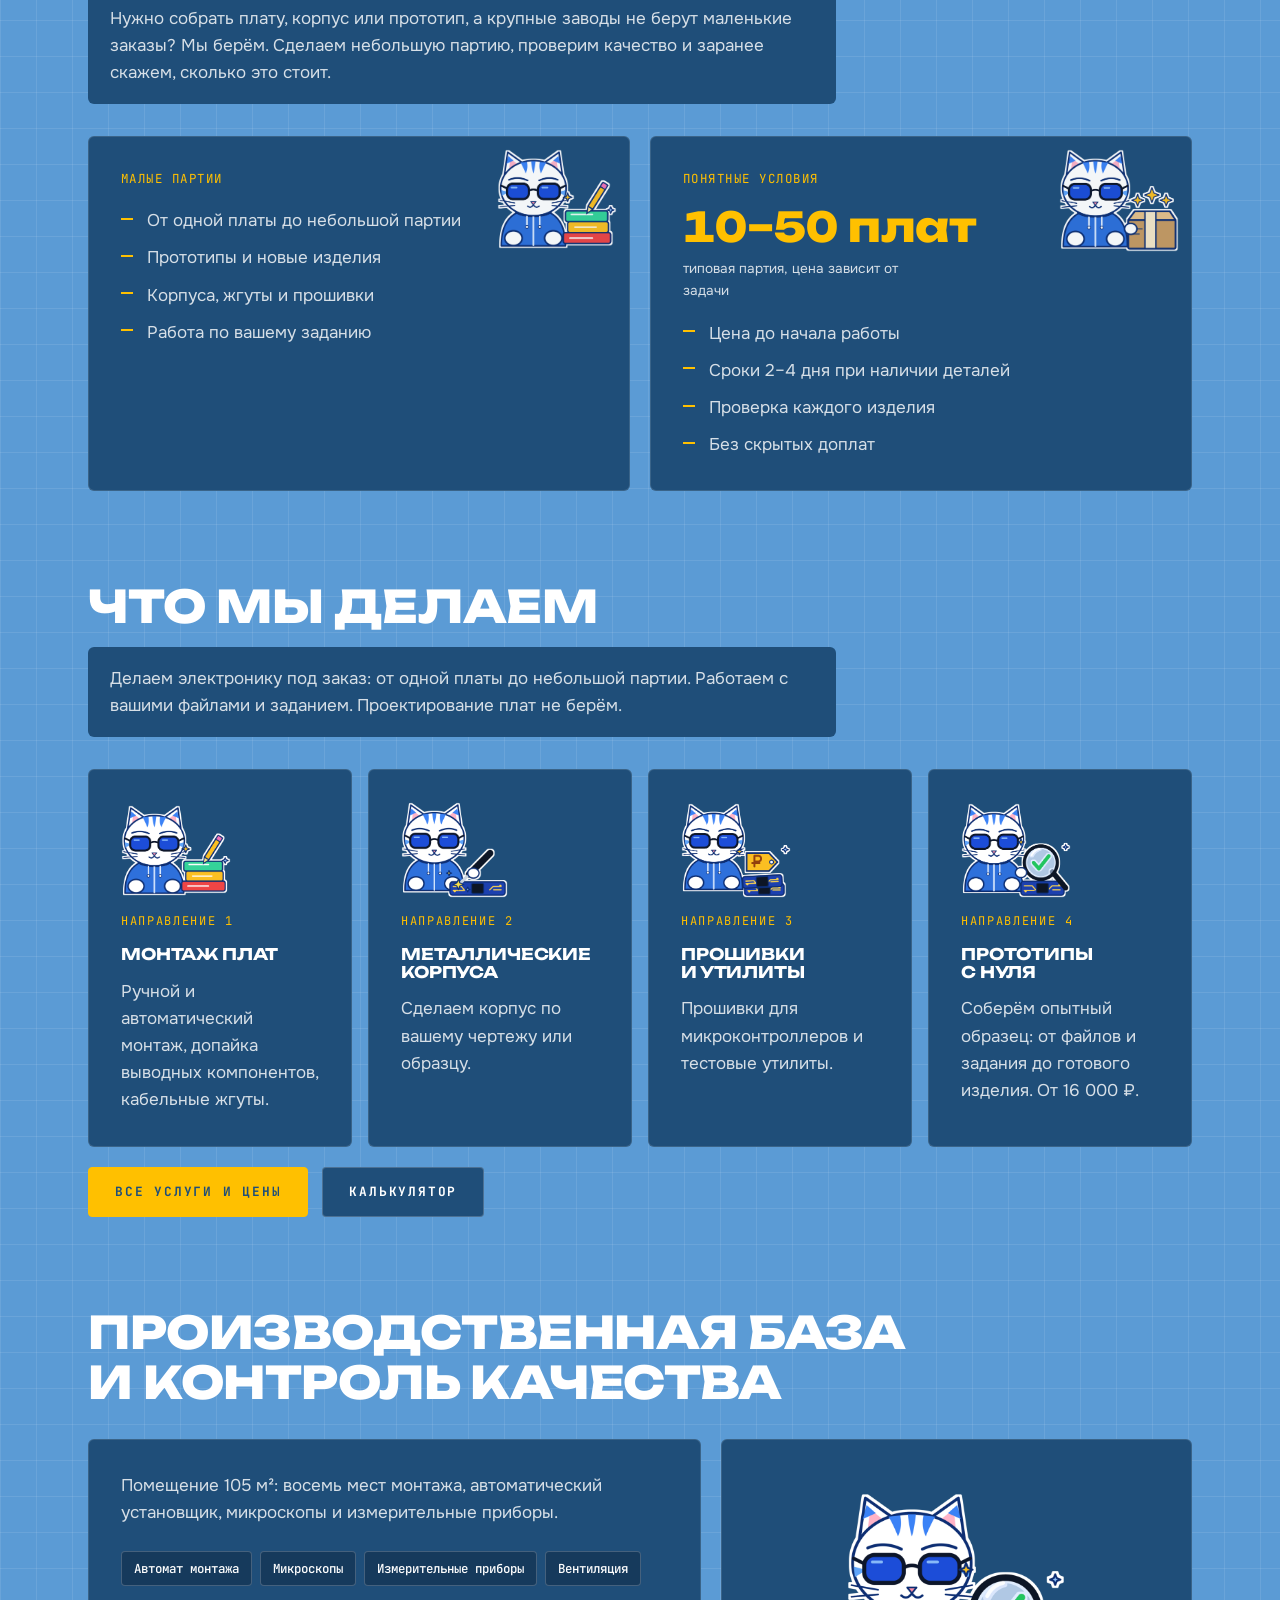
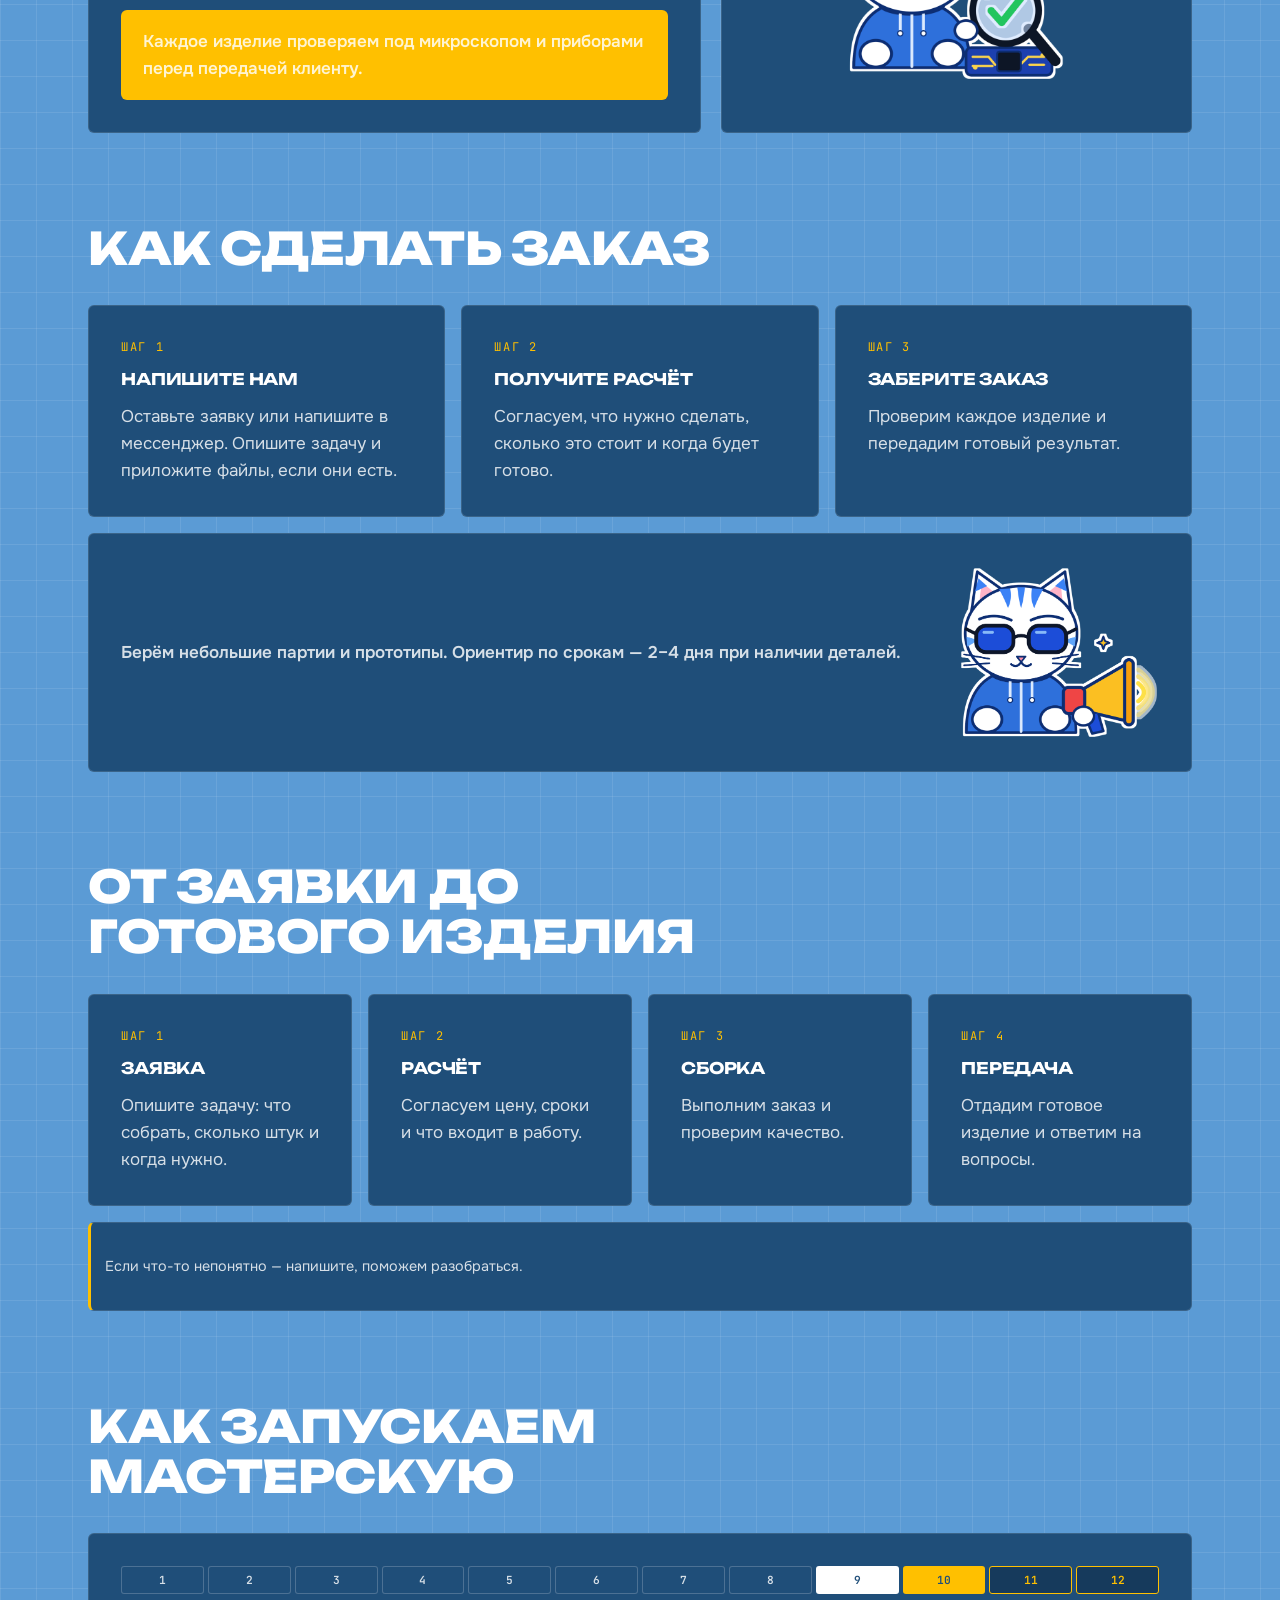
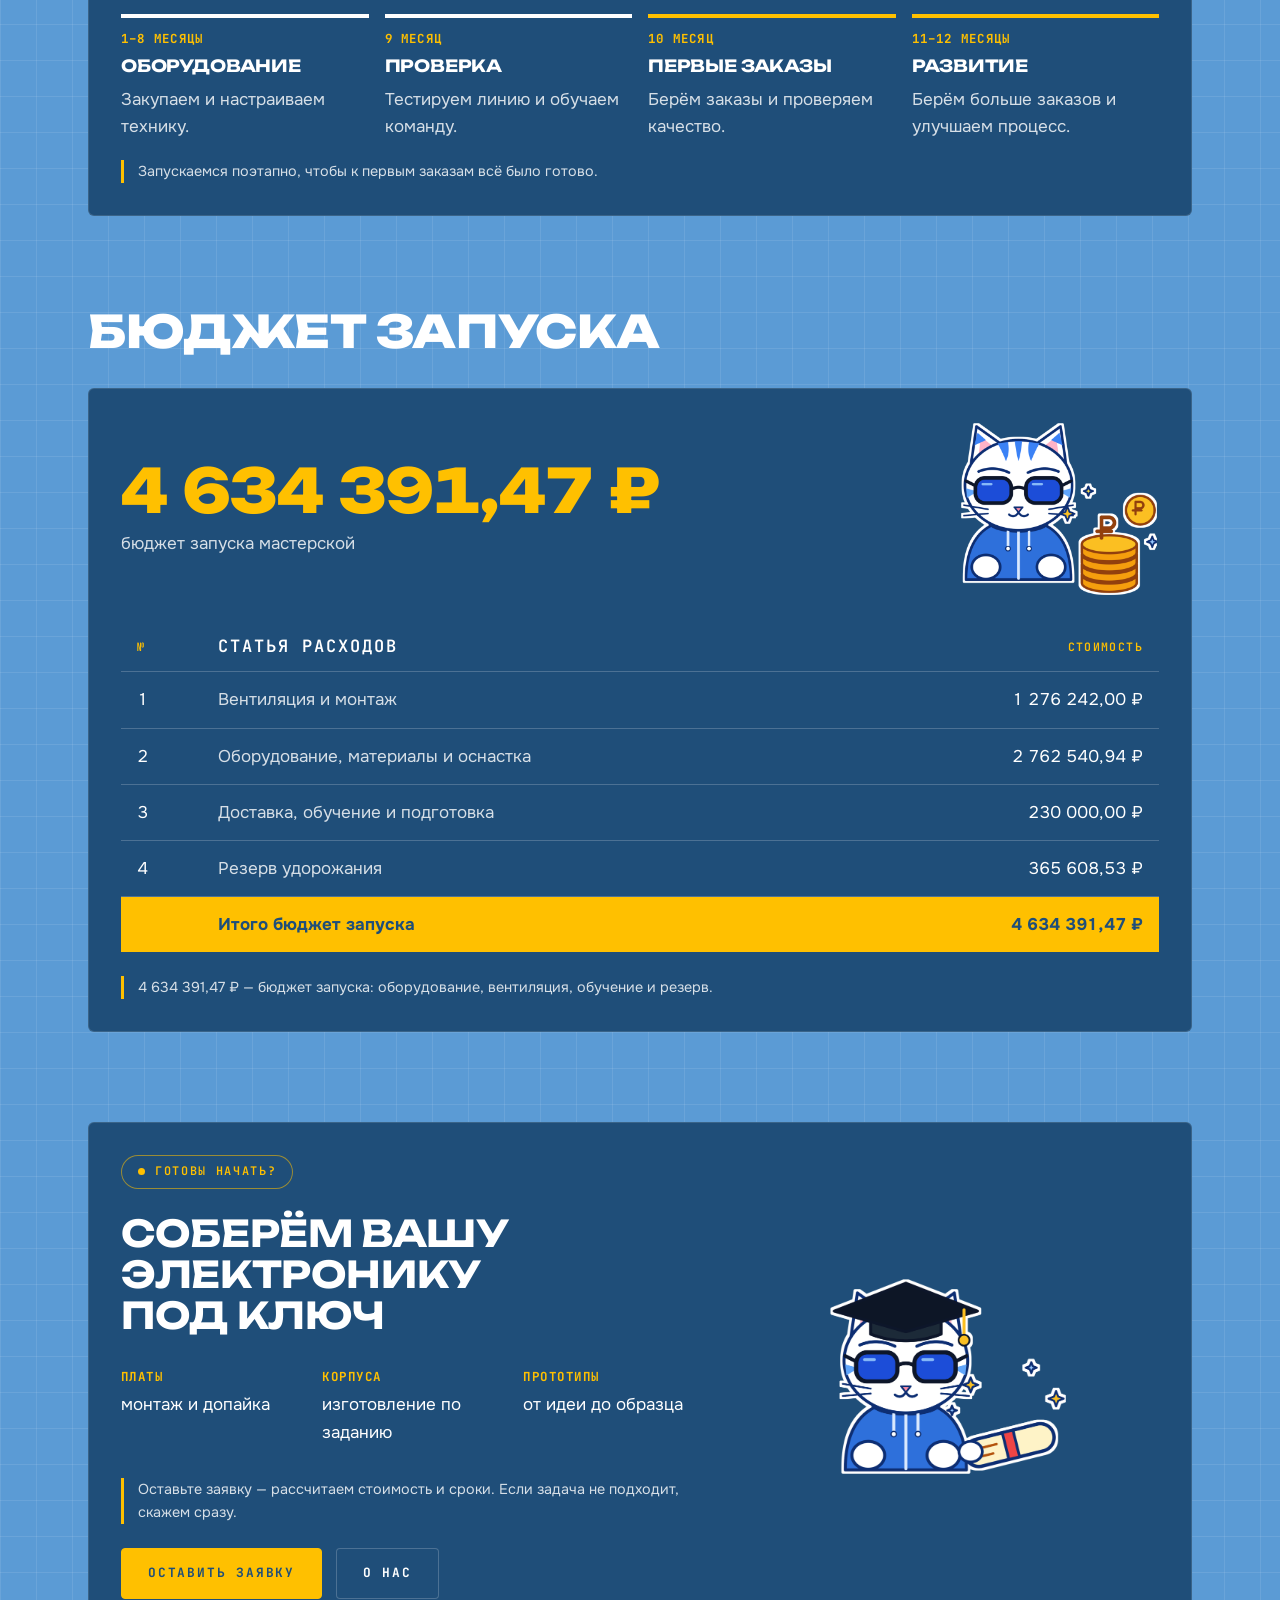
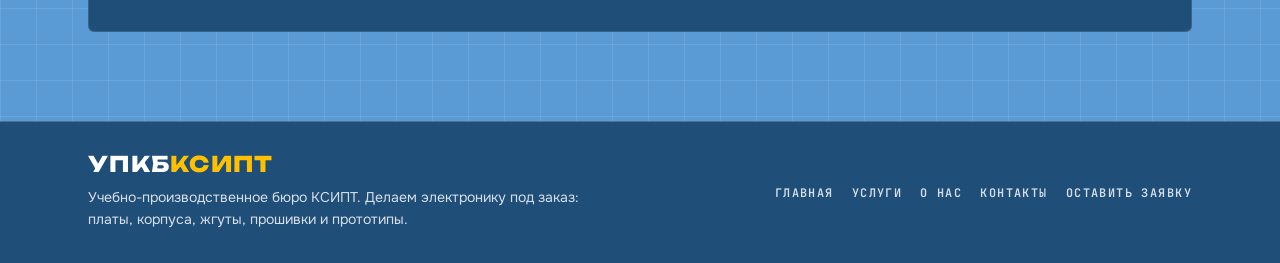
==== commit bca35b0b: "Add files via upload" ====
--- a/index.html
+++ b/index.html
@@ -1,7 +1,7 @@
 <!doctype html>
 <html lang="ru"><head><meta charset="utf-8"><meta name="viewport" content="width=device-width,initial-scale=1,viewport-fit=cover">
 <title>УПКБ КСИПТ</title>
-<meta name="description" content="Учебно-производственное конструкторское бюро КСИПТ: студенты выполняют реальные заказы по электронике.">
+<meta name="description" content="Электроника под заказ на базе КСИПТ: монтаж плат, корпуса, жгуты, прошивки и прототипы. Небольшие партии и проверка качества.">
 <meta name="theme-color" content="#1F4E79">
 <link rel="preconnect" href="https://fonts.googleapis.com"><link rel="preconnect" href="https://fonts.gstatic.com" crossorigin><link rel="stylesheet" href="https://fonts.googleapis.com/css2?family=JetBrains+Mono:wght@500;600;700&family=Onest:wght@400;500;600&family=Unbounded:wght@700;800&display=swap&subset=cyrillic">
 <link rel="stylesheet" href="style.css">
@@ -20,29 +20,28 @@
 <section class="hero">
   <div class="wrap">
     <div class="hero-copy">
-      <span class="tag">Проект первого года работы</span>
-      <h1>Практика<em>на реальных заказах</em></h1>
-      <p class="lead">Учебно-производственное конструкторское бюро на базе КСИПТ. Студенты работают над реальными заказами по электронике под руководством наставников. Колледж получает современную базу практики, а малый бизнес получает прототипы и небольшие партии устройств.</p>
-      <div class="chips"><span class="chip">Монтаж плат</span><span class="chip">Металлические корпуса</span><span class="chip">Прошивки</span><span class="chip">Прототипы NPI</span></div>
+      <span class="tag">Электроника под заказ</span>
+      <h1>Соберём<em>вашу электронику</em></h1>
+      <p class="lead">Учебно-производственное бюро КСИПТ. Соберём платы, корпуса, жгуты и прототипы — от одной штуки до небольшой партии. Работаем под руководством наставников и проверяем каждое изделие.</p>
+      <div class="chips"><span class="chip">Монтаж плат</span><span class="chip">Металлические корпуса</span><span class="chip">Прошивки</span><span class="chip">Прототипы</span></div>
       <div class="btns">
         <a class="btn btn-primary" href="services.html#calculator">Рассчитать стоимость</a>
         <a class="btn btn-ghost" href="apply.html">Оставить заявку</a>
       </div>
-      <p class="note">Старт проекта: 12 месяцев и 5 000 000 ₽ стартового бюджета.</p>
+      <p class="note">Минимальный заказ — 1 плата. Ориентир по срокам — 2–4 дня при наличии деталей.</p>
     </div>
   </div>
 </section>
 
 <section class="section" id="project">
   <div class="wrap">
-    <div class="sec-head"><span class="tag">О проекте</span><h2>Мастерская, где учёба становится работой</h2>
-      <p>Мы предлагаем создать на базе КСИПТ учебно-производственное конструкторское бюро. Это площадка, где студенты работают над реальными заказами по электронике под руководством наставников. Для колледжа это современная база практической подготовки, для малого бизнеса возможность заказать прототип или небольшую партию устройств.</p>
+    <div class="sec-head"><span class="tag">О мастерской</span><h2>Мастерская, где идея становится изделием</h2>
+      <p>Берём в работу небольшие заказы по электронике: платы, корпуса, жгуты, прошивки и прототипы. Делаем по вашему заданию и проверяем каждое изделие перед передачей.</p>
     </div>
-    <div class="facts">
-      <div class="panel fact"><span class="num">12</span><span class="unit">месяцев</span><p>первый цикл запуска и развития</p></div>
-      <div class="panel fact"><span class="num">5 000 000 ₽</span><p>стартовый бюджет по бизнес-плану</p></div>
-      <div class="panel fact"><span class="num">80 м²</span><p>помещение в колледже</p></div>
-      <div class="panel fact"><span class="num">8 + 2</span><span class="unit">места</span><p>восемь мест монтажа и два места разработки</p></div>
+    <div class="facts facts-3">
+      <div class="panel fact"><span class="num">1–50</span><span class="unit">плат</span><p>от одной платы до небольшой партии</p></div>
+      <div class="panel fact"><span class="num">4 634 391,47 ₽</span><p>бюджет запуска мастерской</p></div>
+      <div class="panel fact"><span class="num">2–4 дня</span><span class="unit">срок</span><p>при наличии деталей</p></div>
     </div>
   </div>
 </section>
@@ -50,17 +49,17 @@
 
 <section class="section">
   <div class="wrap">
-    <div class="sec-head"><h2>Зачем нужно бюро</h2><p>Студентам нужен опыт, который можно показать работодателю, а получить его только на учебных заданиях сложно. Небольшим компаниям и частным разработчикам нужна помощь с прототипами и малыми партиями, но крупным заводам такие заказы невыгодны. Бюро соединяет эти две задачи на одной площадке колледжа.</p></div>
+    <div class="sec-head"><h2>Почему с нами удобно</h2><p>Нужно собрать плату, корпус или прототип, а крупные заводы не берут маленькие заказы? Мы берём. Сделаем небольшую партию, проверим качество и заранее скажем, сколько это стоит.</p></div>
     
   <div class="two">
     <div class="panel who"><img src="assets/img/cat-students.png" alt="Котик со стопкой книг и карандашом" loading="lazy" decoding="async">
-      <span class="mono">Студенты</span>
-      <ul><li>Реальные заказы ещё во время учёбы</li><li>Опыт производства и портфолио</li><li>Оплата выполненной работы</li><li>Возможность сделать собственное изделие</li></ul>
+      <span class="mono">Малые партии</span>
+      <ul><li>От одной платы до небольшой партии</li><li>Прототипы и новые изделия</li><li>Корпуса, жгуты и прошивки</li><li>Работа по вашему заданию</li></ul>
     </div>
     <div class="panel who"><img src="assets/img/cat-order.png" alt="Котик с посылкой" loading="lazy" decoding="async">
-      <span class="mono">Заказчики</span>
-      <div class="num big">10–50 плат</div><p class="big-note">типовая партия, средний чек 6 000–30 000 ₽</p>
-      <ul><li>Малые партии и прототипы, всё только под заказ</li><li>Цены на часть работ на 20% ниже рынка</li><li>Проверка каждого заказа перед передачей</li><li>Понятное ТЗ, цена и сроки</li></ul>
+      <span class="mono">Понятные условия</span>
+      <div class="num big">10–50 плат</div><p class="big-note">типовая партия, цена зависит от задачи</p>
+      <ul><li>Цена до начала работы</li><li>Сроки 2–4 дня при наличии деталей</li><li>Проверка каждого изделия</li><li>Без скрытых доплат</li></ul>
     </div>
   </div>
   </div>
@@ -69,13 +68,13 @@
 
 <section class="section">
   <div class="wrap">
-    <div class="sec-head"><h2>Что мы делаем</h2><p>Все работы выполняем только под заказ. Начинаем с тех, которые соответствуют оборудованию и подготовке команды. Проектирование печатных плат в услуги не входит.</p></div>
+    <div class="sec-head"><h2>Что мы делаем</h2><p>Делаем электронику под заказ: от одной платы до небольшой партии. Работаем с вашими файлами и заданием. Проектирование плат не берём.</p></div>
     
   <div class="grid4">
-    <article class="panel card"><img src="assets/img/cat-students.png" alt="" loading="lazy" decoding="async"><span class="idx">НАПРАВЛЕНИЕ 1</span><h3>Монтаж плат</h3><p>Ручной и SMD-монтаж, допайка выводных компонентов, вязка кабельных жгутов.</p></article>
-    <article class="panel card"><img src="assets/img/cat-boards.png" alt="" loading="lazy" decoding="async"><span class="idx">НАПРАВЛЕНИЕ 2</span><h3>Металлические корпуса</h3><p>Изготовление корпусов под заказ по вашему ТЗ.</p></article>
+    <article class="panel card"><img src="assets/img/cat-students.png" alt="" loading="lazy" decoding="async"><span class="idx">НАПРАВЛЕНИЕ 1</span><h3>Монтаж плат</h3><p>Ручной и автоматический монтаж, допайка выводных компонентов, кабельные жгуты.</p></article>
+    <article class="panel card"><img src="assets/img/cat-boards.png" alt="" loading="lazy" decoding="async"><span class="idx">НАПРАВЛЕНИЕ 2</span><h3>Металлические корпуса</h3><p>Сделаем корпус по вашему чертежу или образцу.</p></article>
     <article class="panel card"><img src="assets/img/cat-price.png" alt="" loading="lazy" decoding="async"><span class="idx">НАПРАВЛЕНИЕ 3</span><h3>Прошивки и утилиты</h3><p>Прошивки для микроконтроллеров и тестовые утилиты.</p></article>
-    <article class="panel card"><img src="assets/img/cat-quality.png" alt="" loading="lazy" decoding="async"><span class="idx">НАПРАВЛЕНИЕ 4</span><h3>Прототипы NPI</h3><p>Новое изделие с нуля: от ТЗ и Gerber до опытного образца. От 16 000 ₽.</p></article>
+    <article class="panel card"><img src="assets/img/cat-quality.png" alt="" loading="lazy" decoding="async"><span class="idx">НАПРАВЛЕНИЕ 4</span><h3>Прототипы с нуля</h3><p>Соберём опытный образец: от файлов и задания до готового изделия. От 16 000 ₽.</p></article>
   </div>
   <div class="btns" style="margin-top:20px"><a class="btn btn-primary" href="services.html">Все услуги и цены</a><a class="btn btn-ghost" href="services.html#calculator">Калькулятор</a></div>
   </div>
@@ -88,17 +87,12 @@
     
   <div class="split">
     <div class="panel stack">
-      <p>Бизнес-план предусматривает помещение 80 м² в колледже, восемь мест монтажа и два места проектирования. Для работы понадобятся лаборатория полного цикла, SMD-монтажный автомат, микроскопы, измерительно-диагностическое оборудование и оснащённые рабочие места. Студенты работают под руководством руководителя и мастера производственного обучения.</p>
-      <div class="eq"><span>Лаборатория полного цикла</span><span>SMD-автомат</span><span>Микроскопы</span><span>Измерительные приборы</span><span>Рабочие места</span><span>Вентиляция</span></div>
-      <p class="check">Каждое изделие перед передачей клиенту проходит визуальный контроль под микроскопом и проверку мультиметром и осциллографом.</p>
-      <p class="note">Это план оснащения, а не сведения об уже имеющихся площадях и оборудовании. Условия допуска к работам, в том числе для несовершеннолетних студентов, утверждает колледж с учётом возраста и требований безопасности.</p>
+      <p>Помещение 105 м²: восемь мест монтажа, автоматический установщик, микроскопы и измерительные приборы.</p>
+      <div class="eq"><span>Автомат монтажа</span><span>Микроскопы</span><span>Измерительные приборы</span><span>Вентиляция</span></div>
+      <p class="check">Каждое изделие проверяем под микроскопом и приборами перед передачей клиенту.</p>
     </div>
     <div class="panel base-media">
       <img src="assets/img/cat-quality.png" alt="Котик с лупой проверяет качество" loading="lazy" decoding="async">
-      <div class="facts" style="grid-template-columns:1fr 1fr">
-        <div class="fact"><span class="num">80 м²</span><span class="unit">помещение</span></div>
-        <div class="fact"><span class="num">8 + 2</span><span class="unit">места</span></div>
-      </div>
     </div>
   </div>
   </div>
@@ -107,46 +101,46 @@
 
 <section class="section">
   <div class="wrap">
-    <div class="sec-head"><h2>Как мы найдём заказчиков</h2></div>
+    <div class="sec-head"><h2>Как сделать заказ</h2></div>
     
   <div class="grid4 grid3">
-    <article class="panel card"><span class="idx">КАНАЛ 1</span><h3>Партнёры</h3><p>Подбор и оформление договоров с предприятиями-партнёрами.</p></article>
-    <article class="panel card"><span class="idx">КАНАЛ 2</span><h3>Колледж</h3><p>Выполнение внутриколледжных проектов: учебные стенды, платы для курсовых и дипломных работ.</p></article>
-    <article class="panel card"><span class="idx">КАНАЛ 3</span><h3>Инфополе</h3><p>Сайт с калькулятором стоимости, социальные сети, экспертные страницы на Хабре и профильных тех-платформах для привлечения B2B-клиентов.</p></article>
+    <article class="panel card"><span class="idx">ШАГ 1</span><h3>Напишите нам</h3><p>Оставьте заявку или напишите в мессенджер. Опишите задачу и приложите файлы, если они есть.</p></article>
+    <article class="panel card"><span class="idx">ШАГ 2</span><h3>Получите расчёт</h3><p>Согласуем, что нужно сделать, сколько это стоит и когда будет готово.</p></article>
+    <article class="panel card"><span class="idx">ШАГ 3</span><h3>Заберите заказ</h3><p>Проверим каждое изделие и передадим готовый результат.</p></article>
   </div>
-  <div class="row-media panel" style="margin-top:16px"><p class="gold" style="font-weight:600">Малые партии и прототипы, ориентир по срокам 2–4 дня при наличии деталей.</p><img src="assets/img/cat-channels.png" alt="Котик с рупором" loading="lazy" decoding="async"></div>
+  <div class="row-media panel" style="margin-top:16px"><p class="gold" style="font-weight:600">Берём небольшие партии и прототипы. Ориентир по срокам — 2–4 дня при наличии деталей.</p><img src="assets/img/cat-channels.png" alt="Котик с рупором" loading="lazy" decoding="async"></div>
   </div>
 </section>
 
 
 <section class="section">
   <div class="wrap">
-    <div class="sec-head"><h2>Путь заказа</h2></div>
+    <div class="sec-head"><h2>От заявки до готового изделия</h2></div>
     
   <div class="grid4">
-    <article class="panel card"><span class="idx">ШАГ 1</span><h3>Прямой контакт</h3><p>Обращаемся к предприятиям из базы потенциальных заказчиков, малому бизнесу и разработчикам.</p></article>
-    <article class="panel card"><span class="idx">ШАГ 2</span><h3>Пилотный заказ</h3><p>Понятное ТЗ, расчёт цены и согласованные сроки.</p></article>
-    <article class="panel card"><span class="idx">ШАГ 3</span><h3>Портфолио</h3><p>Фото изделий и результаты проверки качества.</p></article>
-    <article class="panel card"><span class="idx">ШАГ 4</span><h3>Повторный заказ</h3><p>Обратная связь клиента и рекомендации.</p></article>
+    <article class="panel card"><span class="idx">ШАГ 1</span><h3>Заявка</h3><p>Опишите задачу: что собрать, сколько штук и когда нужно.</p></article>
+    <article class="panel card"><span class="idx">ШАГ 2</span><h3>Расчёт</h3><p>Согласуем цену, сроки и что входит в работу.</p></article>
+    <article class="panel card"><span class="idx">ШАГ 3</span><h3>Сборка</h3><p>Выполним заказ и проверим качество.</p></article>
+    <article class="panel card"><span class="idx">ШАГ 4</span><h3>Передача</h3><p>Отдадим готовое изделие и ответим на вопросы.</p></article>
   </div>
-  <p class="note panel" style="margin-top:16px">Сайт и ВКонтакте покажут услуги, процесс работы и готовые изделия.</p>
+  <p class="note panel" style="margin-top:16px">Если что-то непонятно — напишите, поможем разобраться.</p>
   </div>
 </section>
 
 
 <section class="section">
   <div class="wrap">
-    <div class="sec-head"><h2>План первого года</h2></div>
+    <div class="sec-head"><h2>Как запускаем мастерскую</h2></div>
     
   <div class="panel">
     <div class="months" aria-label="12 месяцев первого года"><span class="p1" title="Подготовка">1</span><span class="p1" title="Подготовка">2</span><span class="p1" title="Подготовка">3</span><span class="p1" title="Подготовка">4</span><span class="p1" title="Подготовка">5</span><span class="p1" title="Подготовка">6</span><span class="p1" title="Подготовка">7</span><span class="p1" title="Подготовка">8</span><span class="p2" title="Запуск">9</span><span class="p3" title="Первые заказы">10</span><span class="p4" title="Развитие">11</span><span class="p4" title="Развитие">12</span></div>
     <div class="phases">
-      <div class="phase p1"><div class="m" style="padding-top:12px">1–8 месяцы</div><h3>Подготовка</h3><p>Помещение, вентиляция и закупка оборудования.</p></div>
-      <div class="phase p2"><div class="m" style="padding-top:12px">9 месяц</div><h3>Запуск</h3><p>Наладка, обучение и пробные изделия.</p></div>
-      <div class="phase p3"><div class="m" style="padding-top:12px">10 месяц</div><h3>Первые заказы</h3><p>Договоры с клиентами и приёмка результатов.</p></div>
-      <div class="phase p4"><div class="m" style="padding-top:12px">11–12 месяцы</div><h3>Развитие</h3><p>Рост объёмов и повторные заказы.</p></div>
+      <div class="phase p1"><div class="m" style="padding-top:12px">1–8 месяцы</div><h3>Оборудование</h3><p>Закупаем и настраиваем технику.</p></div>
+      <div class="phase p2"><div class="m" style="padding-top:12px">9 месяц</div><h3>Проверка</h3><p>Тестируем линию и обучаем команду.</p></div>
+      <div class="phase p3"><div class="m" style="padding-top:12px">10 месяц</div><h3>Первые заказы</h3><p>Берём заказы и проверяем качество.</p></div>
+      <div class="phase p4"><div class="m" style="padding-top:12px">11–12 месяцы</div><h3>Развитие</h3><p>Берём больше заказов и улучшаем процесс.</p></div>
     </div>
-    <p class="note" style="margin-top:20px">Сроки зависят от утверждения финансирования.</p>
+    <p class="note" style="margin-top:20px">Запускаемся поэтапно, чтобы к первым заказам всё было готово.</p>
   </div>
   </div>
 </section>
@@ -158,21 +152,20 @@
     
   <div class="panel stack">
     <div class="row-media">
-      <div class="stack" style="gap:8px"><div class="num total">5 000 000 ₽</div><p>стартовый бюджет по бизнес-плану</p></div>
+      <div class="stack" style="gap:8px"><div class="num total">4 634 391,47 ₽</div><p>бюджет запуска мастерской</p></div>
       <img src="assets/img/cat-budget.png" alt="Котик со стопкой монет" loading="lazy" decoding="async">
     </div>
     <div class="table-wrap"><table class="table-budget">
-      <thead><tr><th>№</th><th>Оборудование</th><th>Стоимость</th></tr></thead>
+      <thead><tr><th>№</th><th>Статья расходов</th><th>Стоимость</th></tr></thead>
       <tbody>
-        <tr><td>1</td><td>Лаборатория полного цикла</td><td>3 000 000 ₽</td></tr>
-        <tr><td>2</td><td>SMD-монтажный автомат</td><td>1 400 000 ₽</td></tr>
-        <tr><td>3</td><td>Измерительно-диагностическое оборудование</td><td>350 000 ₽</td></tr>
-        <tr><td>4</td><td>Оснащение рабочих мест и мебель</td><td>150 000 ₽</td></tr>
-        <tr><td>5</td><td>ИТ-инфраструктура, инструменты и оборотные статьи</td><td>100 000 ₽</td></tr>
-        <tr class="sum"><td></td><td>Итого бюджет запуска</td><td>5 000 000 ₽</td></tr>
+        <tr><td>1</td><td>Вентиляция и монтаж</td><td>1 276 242,00 ₽</td></tr>
+        <tr><td>2</td><td>Оборудование, материалы и оснастка</td><td>2 762 540,94 ₽</td></tr>
+        <tr><td>3</td><td>Доставка, обучение и подготовка</td><td>230 000,00 ₽</td></tr>
+        <tr><td>4</td><td>Резерв удорожания</td><td>365 608,53 ₽</td></tr>
+        <tr class="sum"><td></td><td>Итого бюджет запуска</td><td>4 634 391,47 ₽</td></tr>
       </tbody>
     </table></div>
-    <p class="note">5 000 000 ₽ — это сумма на запуск. Для текущей работы первых двух лет бизнес-план отдельно предусматривает дополнительное финансирование колледжа.</p>
+    <p class="note">4 634 391,47 ₽ — бюджет запуска: оборудование, вентиляция, обучение и резерв.</p>
   </div>
   </div>
 </section>
@@ -180,36 +173,12 @@
 
 <section class="section">
   <div class="wrap">
-    <div class="sec-head"><h2>Доходы и финансовая устойчивость</h2></div>
-    
-  <div class="split">
-    <div class="panel stack"><div class="num total">~ 3 млн ₽</div><p class="mono gold">плановая выручка за 2027–2028 годы</p><p>Выручку направим на материалы, оплату работы студентов и наставников и развитие площадки. Услуги: монтаж плат, корпуса, прошивки и прототипы NPI. Клиенты: разработчики, стартапы и небольшие предприятия.</p></div>
-    <div class="panel stack"><img src="assets/img/cat-growth.png" alt="Котик с графиком роста" loading="lazy" decoding="async"><p class="note">Это прогноз, а не полученная выручка. Она пока не покрывает все текущие расходы, поэтому первые два года проект требует софинансирования колледжа. Срок окупаемости зависит от количества заказов и клиентов.</p></div>
-  </div>
-  <div class="panel stack" style="margin-top:20px">
-    <h3 class="gold">Прогноз загрузки по сложным несерийным работам (NPI)</h3>
-    <p>В 2027 году ожидаем 1–2 NPI-заказа в месяц: мастерская только запускается, нужно отладить процессы, наработать доверие предприятий и собрать портфолио. С 2028 года 1,2–1,5 заказа в месяц, то есть около 14–18 NPI-заказов в год.</p>
-    <div class="table-wrap"><table class="table-budget">
-      <thead><tr><th>Год</th><th>Заказов в месяц</th><th>Расчёт при 16 000 ₽ за NPI</th><th>Выручка</th></tr></thead>
-      <tbody>
-        <tr><td>1-й</td><td>1</td><td>1 × 12 × 16 000</td><td>192 000 ₽</td></tr>
-        <tr><td>2-й</td><td>1,35</td><td>1,35 × 12 × 16 000</td><td>≈ 259 200 ₽</td></tr>
-        <tr><td>3-й</td><td>1,4</td><td>1,4 × 12 × 16 000</td><td>268 800 ₽</td></tr>
-      </tbody>
-    </table></div>
-    <p class="note">Типовые заказы на монтаж (партия 10–50 плат по 600 ₽ за плату) дают средний чек 6 000–30 000 ₽. Это прогноз, а не гарантированная выручка.</p>
-  </div>
-  </div>
-</section>
-
-<section class="section">
-  <div class="wrap">
     <div class="panel closing">
       <div class="stack">
-        <span class="tag">Итог</span>
-        <h2>Студент после выпуска: диплом, опыт и готовые проекты</h2>
-        <div class="trio"><div><b>Студенты</b>получат опыт и готовые проекты</div><div><b>Колледж</b>получит производственную базу</div><div><b>Бизнес</b>получит услуги по малым партиям</div></div>
-        <p class="note">Следующий шаг: подтвердить финансирование, закрепить наставников и договориться о пилотных заказах.</p>
+        <span class="tag">Готовы начать?</span>
+        <h2>Соберём вашу электронику под ключ</h2>
+        <div class="trio"><div><b>Платы</b>монтаж и допайка</div><div><b>Корпуса</b>изготовление по заданию</div><div><b>Прототипы</b>от идеи до образца</div></div>
+        <p class="note">Оставьте заявку — рассчитаем стоимость и сроки. Если задача не подходит, скажем сразу.</p>
         <div class="btns"><a class="btn btn-primary" href="apply.html">Оставить заявку</a><a class="btn btn-ghost" href="about.html">О нас</a></div>
       </div>
       <img src="assets/img/cat-diploma.png" alt="Котик в выпускной шапочке с дипломом" loading="lazy" decoding="async">
@@ -221,7 +190,7 @@
   <div class="wrap">
     <div class="stack" style="gap:10px">
       <a class="logo" href="index.html">УПКБ<span>КСИПТ</span></a>
-      <p>Учебно-производственное конструкторское бюро. Проект первого года работы. Цифры бюджета и выручки приведены по бизнес-плану и являются плановыми.</p>
+      <p>Учебно-производственное бюро КСИПТ. Делаем электронику под заказ: платы, корпуса, жгуты, прошивки и прототипы.</p>
     </div>
     <nav aria-label="Меню в подвале"><a href="index.html">Главная</a><a href="services.html">Услуги</a><a href="about.html">О нас</a><a href="contacts.html">Контакты</a><a href="apply.html">Оставить заявку</a></nav>
   </div>
--- a/style.css
+++ b/style.css
@@ -116,6 +116,7 @@
 
 /* ---------- facts ---------- */
 .facts { display: grid; grid-template-columns: repeat(4, 1fr); gap: 16px; }
+.facts.facts-3 { grid-template-columns: repeat(3, 1fr); }
 .fact { display: flex; flex-direction: column; gap: 10px; }
 .fact .num { font-size: clamp(1.5rem, 2.6vw, 2.2rem); }
 .fact .unit { font: 600 0.78rem var(--font-mono); letter-spacing: 0.12em; text-transform: uppercase; color: var(--accent); }
@@ -143,7 +144,7 @@
 .split { display: grid; grid-template-columns: 1.3fr 1fr; gap: 20px; align-items: stretch; }
 .split-form { grid-template-columns: 1.5fr 1fr; }
 .grid3 { grid-template-columns: repeat(3, 1fr); }
-.base-media { display: flex; flex-direction: column; gap: 16px; justify-content: space-between; }
+.base-media { display: flex; flex-direction: column; gap: 16px; justify-content: center; }
 .base-media img { width: min(220px, 100%); margin-inline: auto; }
 .check { background: var(--accent); color: var(--panel); border-radius: var(--radius); padding: 18px 22px; font-weight: 600; }
 .eq { display: flex; flex-wrap: wrap; gap: 8px; }
@@ -235,6 +236,7 @@
 /* ---------- responsive ---------- */
 @media (max-width: 980px) {
   .grid4, .facts, .phases { grid-template-columns: repeat(2, 1fr); }
+  .facts.facts-3 { grid-template-columns: repeat(2, 1fr); }
   .team { grid-template-columns: repeat(2, 1fr); }
   .split, .split-form, .closing, .contact-grid { grid-template-columns: 1fr; }
   .grid3 { grid-template-columns: 1fr; }
@@ -252,6 +254,7 @@
   body { font-size: 16px; }
   .two, .form, .trio { grid-template-columns: 1fr; }
   .grid4, .facts, .phases, .team { grid-template-columns: 1fr; }
+  .facts.facts-3 { grid-template-columns: 1fr; }
   .row-media { grid-template-columns: 1fr; }
   .who img { width: 84px; }
   .months span { font-size: 0.6rem; height: 24px; }
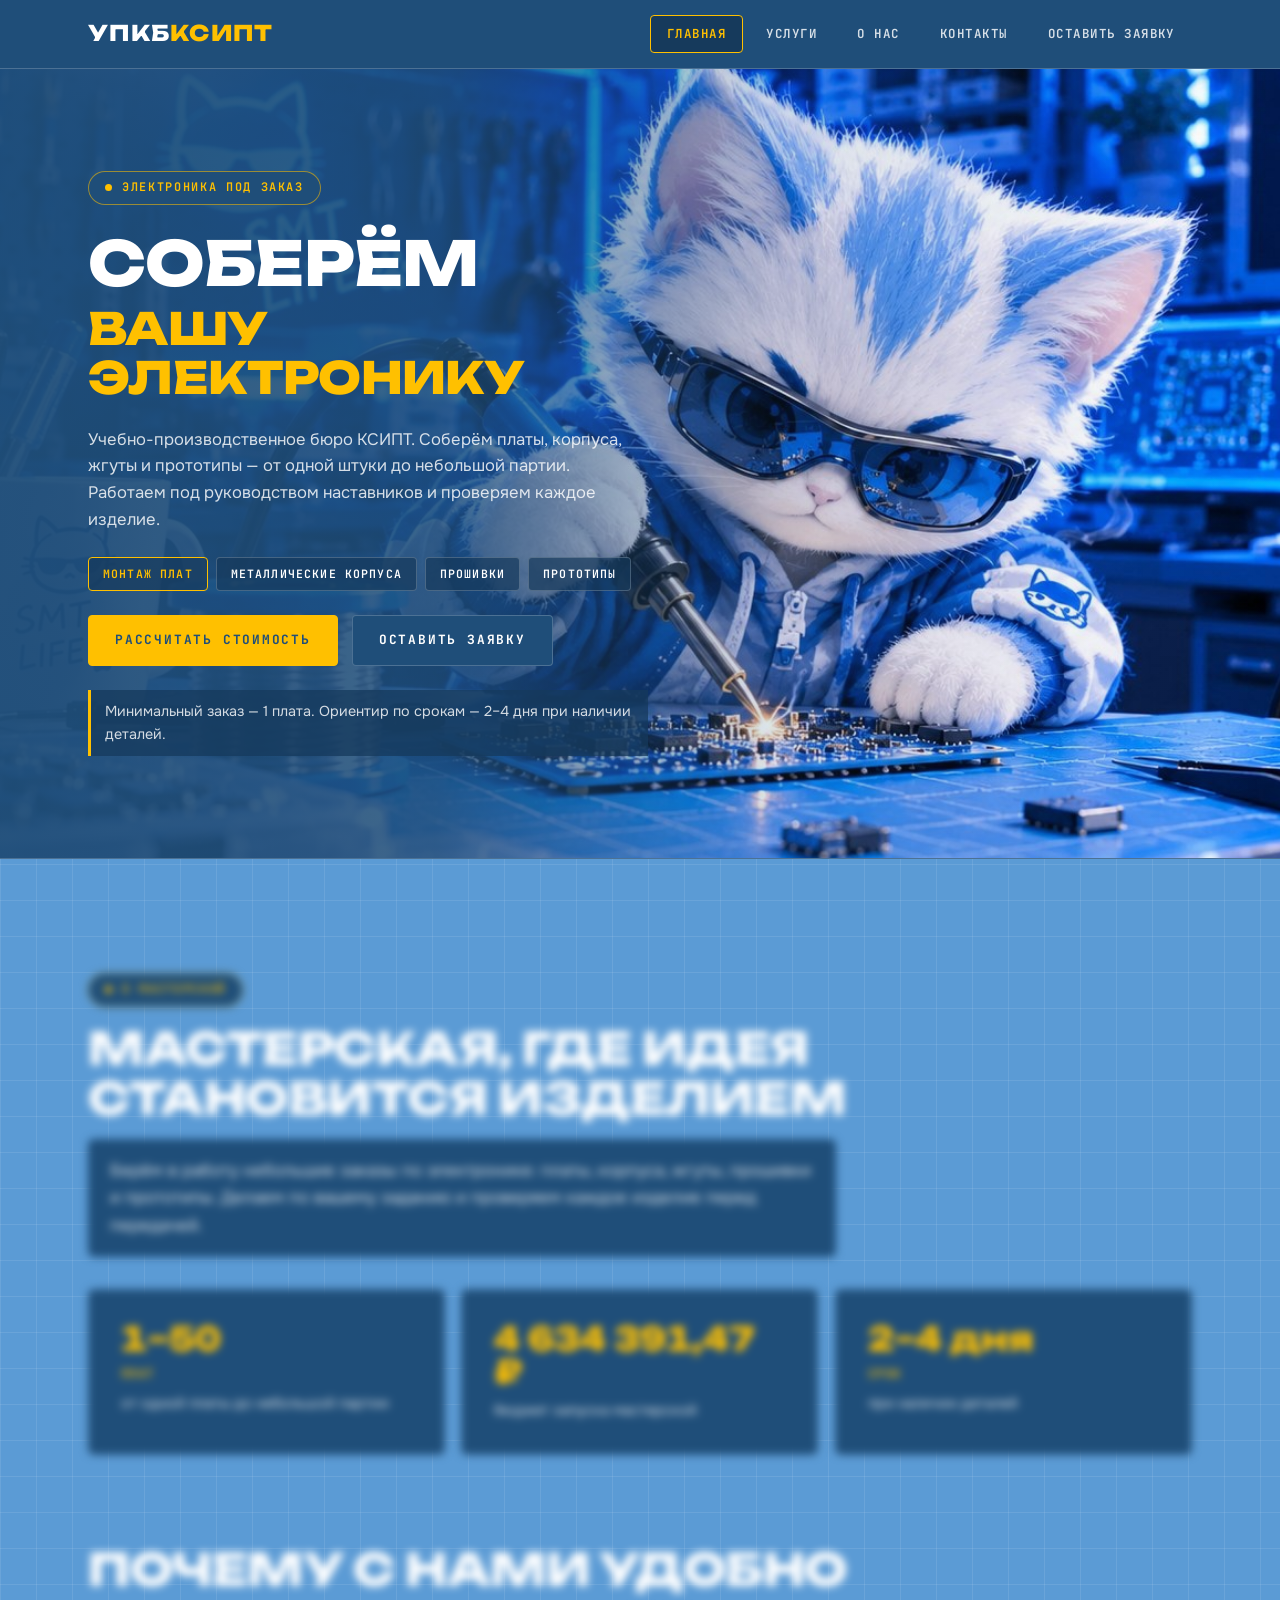
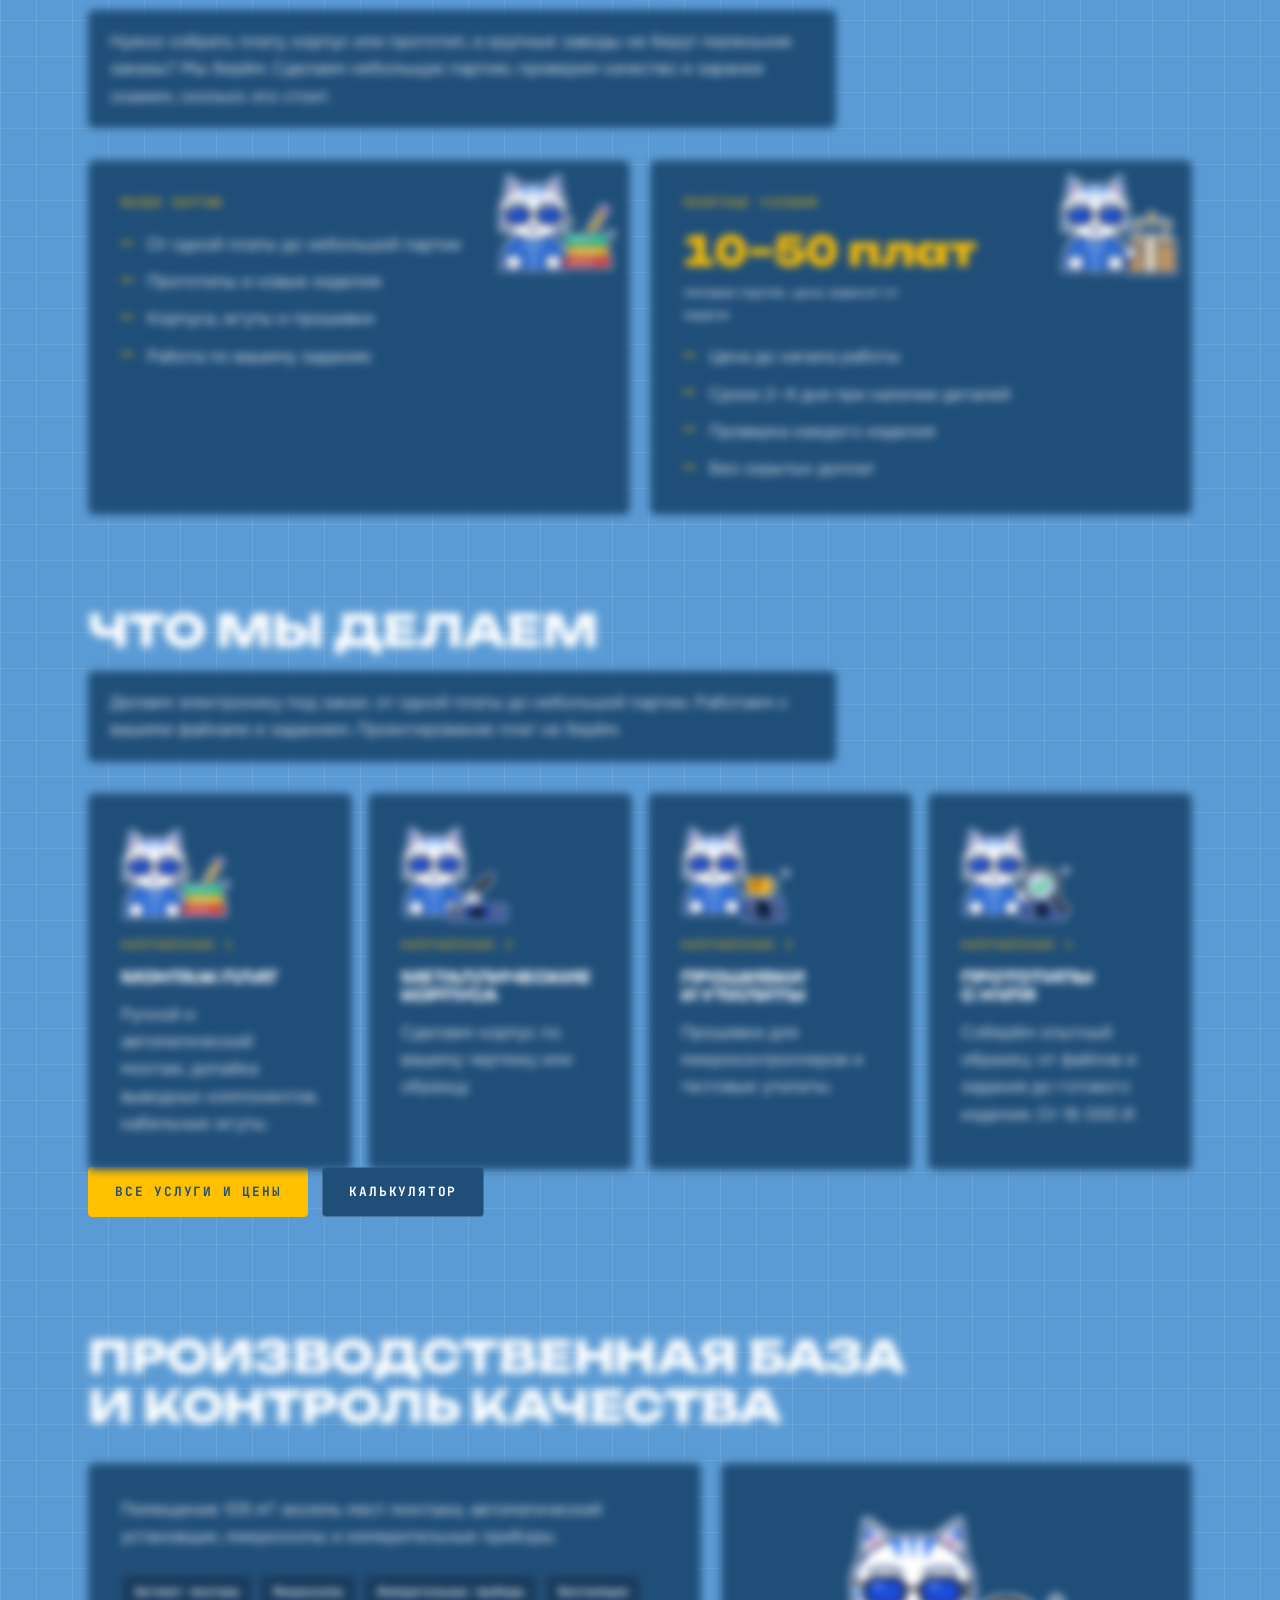
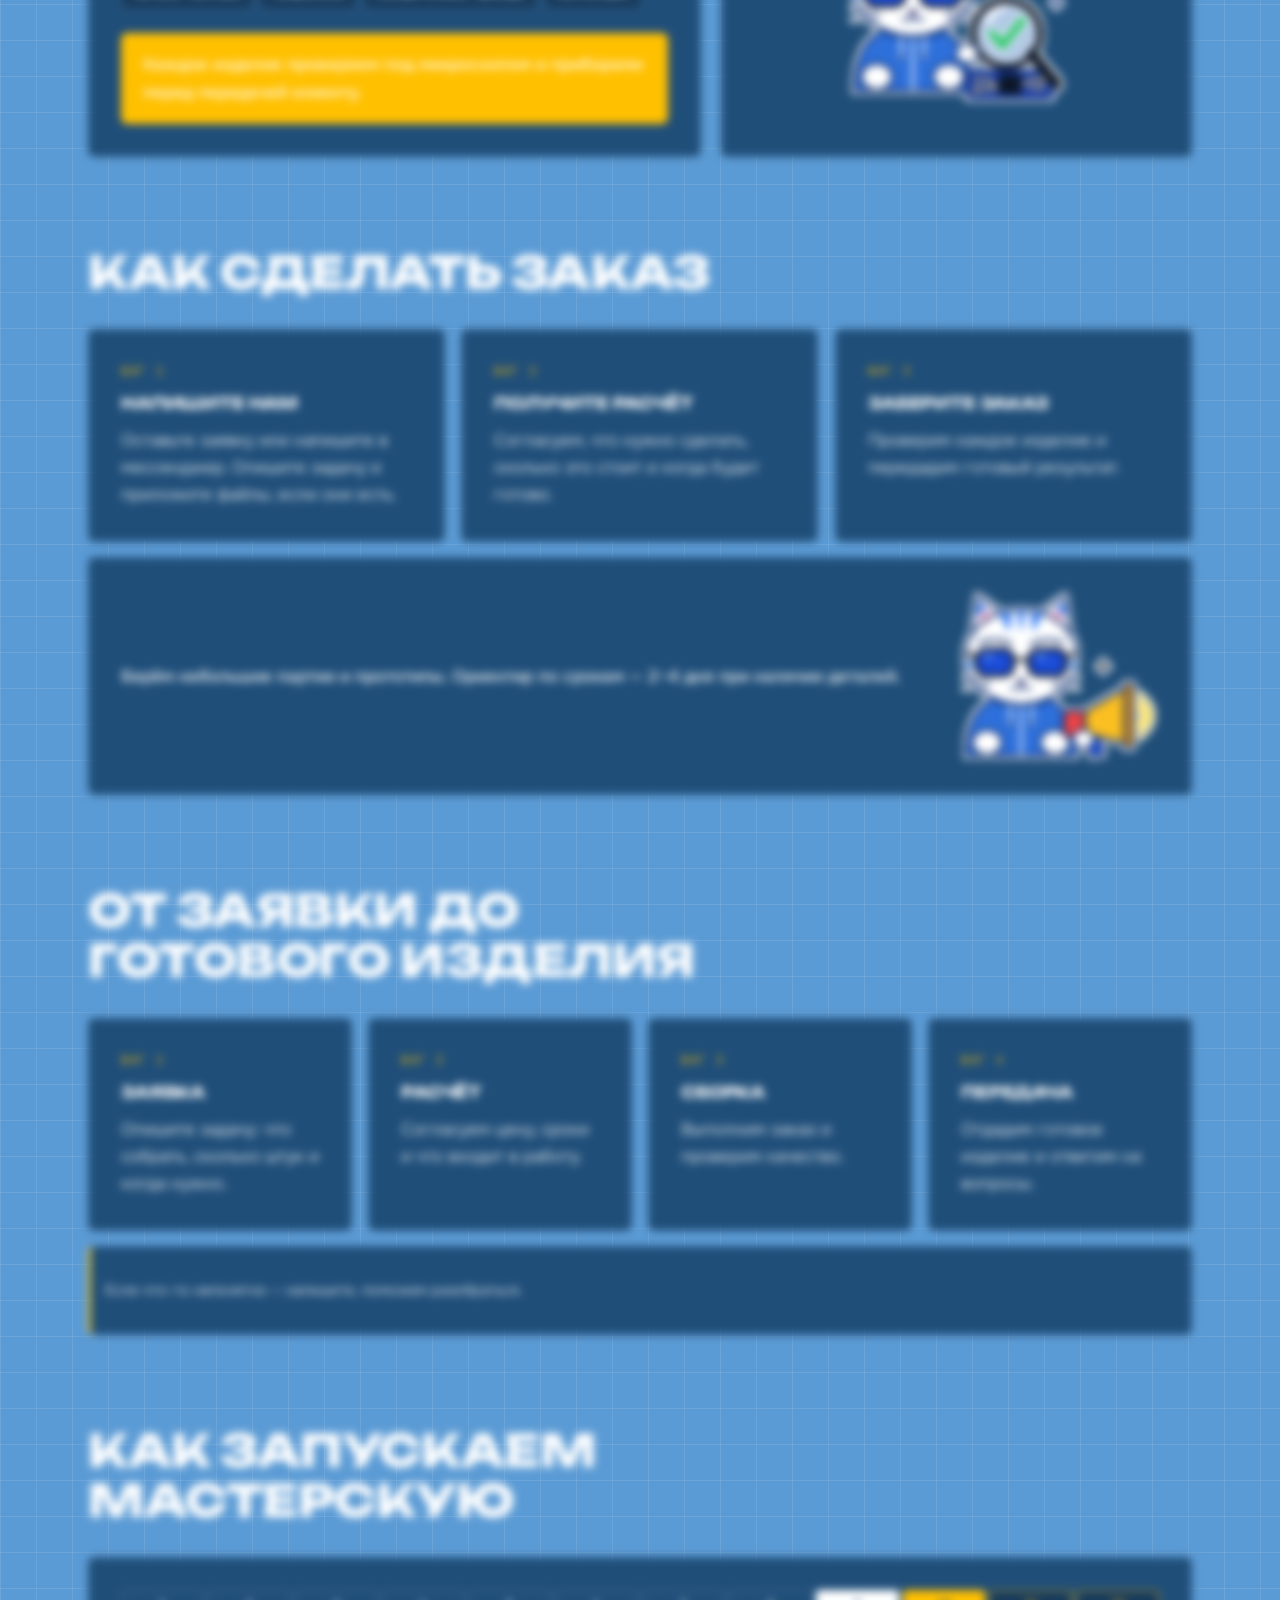
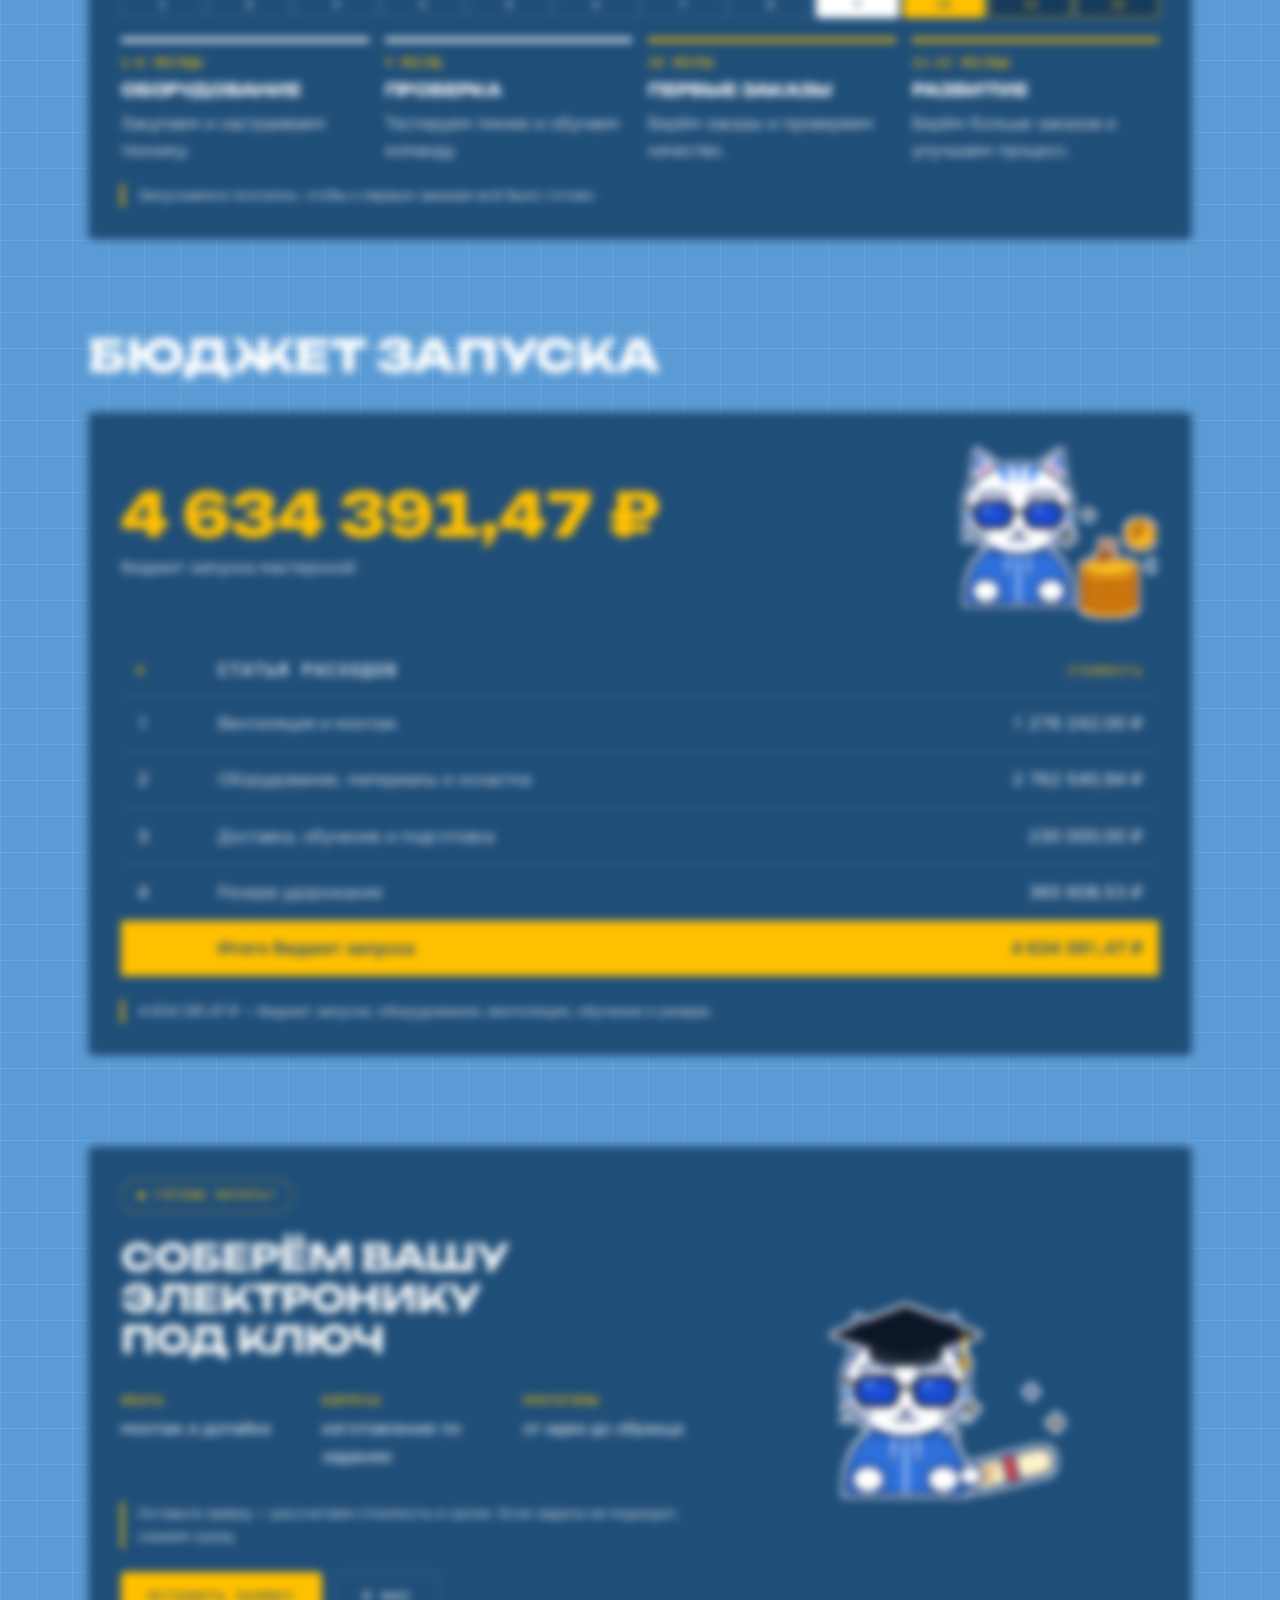
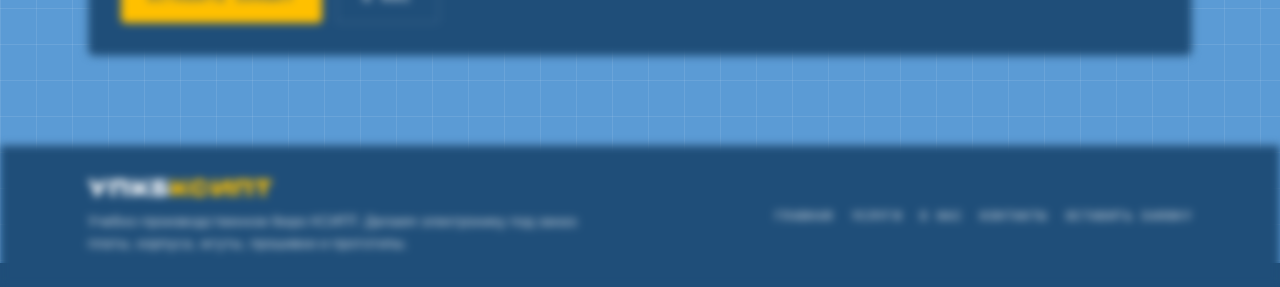
==== commit 887e4149: "Add files via upload" ====
--- a/index.html
+++ b/index.html
@@ -5,6 +5,7 @@
 <meta name="theme-color" content="#1F4E79">
 <link rel="preconnect" href="https://fonts.googleapis.com"><link rel="preconnect" href="https://fonts.gstatic.com" crossorigin><link rel="stylesheet" href="https://fonts.googleapis.com/css2?family=JetBrains+Mono:wght@500;600;700&family=Onest:wght@400;500;600&family=Unbounded:wght@700;800&display=swap&subset=cyrillic">
 <link rel="stylesheet" href="style.css">
+<script>document.documentElement.classList.add('js');</script>
 </head><body>
 
 <header class="site-header">
--- a/style.css
+++ b/style.css
@@ -319,3 +319,116 @@
 }
 .table-budget td:nth-child(2), .table-budget th:nth-child(2) { color: inherit; font-size: inherit; }
 .table-budget td:nth-child(2) { color: var(--soft); }
+
+/* ---------- scroll ---------- */
+.js .site-header,
+.js .site-footer,
+.js .hero-copy,
+.js .sec-head,
+.js .page-head .stack,
+.js .panel {
+  filter: blur(4px);
+  transform: translateY(24px);
+  transition: filter 0.25s linear, transform 0.25s linear;
+  will-change: filter, transform;
+}
+
+.js .site-header.is-visible,
+.js .site-footer.is-visible,
+.js .hero-copy.is-visible,
+.js .sec-head.is-visible,
+.js .page-head .stack.is-visible,
+.js .panel.is-visible {
+  filter: blur(0);
+  transform: translateY(0);
+}
+
+@media (prefers-reduced-motion: reduce) {
+  .js .site-header,
+  .js .site-footer,
+  .js .hero-copy,
+  .js .sec-head,
+  .js .page-head .stack,
+  .js .panel {
+    filter: none;
+    transform: none;
+    transition: none;
+  }
+}
+
+/* =========================================
+   ФИКС МОБИЛЬНОЙ ВЕРСТКИ (ГОРИЗОНТАЛЬНЫЙ СКРОЛЛ)
+   ========================================= */
+
+/* 1. Полностью запрещаем странице скроллиться влево-вправо */
+html, body {
+  overflow-x: clip; /* clip не ломает работу sticky-хэдера, в отличие от hidden */
+  max-width: 100vw;
+  width: 100%;
+  margin: 0;
+  padding: 0;
+}
+
+/* 2. Заставляем длинные слова и ссылки переноситься, а не растягивать экран */
+body {
+  overflow-wrap: break-word;
+  word-wrap: break-word;
+}
+
+/* 3. Запрещаем элементам внутри сеток и флексбоксов вылезать за пределы контейнера */
+.grid4 > *, .facts > *, .phases > *, .team > *, .calc-grid > *, 
+.split > *, .two > *, .contact-grid > *, .trio > *, 
+.calc-row > *, .prices > div > *, .stack > *, .btns > * {
+  min-width: 0;
+}
+
+/* 4. Уменьшаем сетку месяцев (12 колонок), чтобы она влезала на узкие экраны */
+.months {
+  grid-template-columns: repeat(12, minmax(0, 1fr));
+}
+
+.months span {
+  min-width: 0;
+  overflow: hidden;
+}
+
+/* 5. Плашки (теги) не должны растягивать экран */
+.tag {
+  max-width: 100%;
+  flex-wrap: wrap;
+  white-space: normal;
+}
+
+/* 6. Страховка для шапки, подвала, таблиц и панелей */
+.site-header, 
+.site-footer, 
+.panel, 
+.table-wrap {
+  max-width: 100vw;
+}
+
+/* 7. Специфичный фикс для калькулятора на мобильных */
+@media (max-width: 640px) {
+  .calc-row {
+    grid-template-columns: minmax(0, 1fr) auto; /* заставляем левую часть сжиматься */
+  }
+}
+
+
+/* =========================================
+   ФИКС ОТТЯГИВАНИЯ ЭКРАНА (BOUNCE / OVERSCROLL)
+   ========================================= */
+
+/* 1. Запрещаем странице оттягиваться вверх/вниз (убирает "резинку") */
+html, body {
+  overscroll-behavior-y: none;
+}
+
+/* 2. Красим фон самого HTML в темно-синий цвет (--panel). 
+   Теперь, если браузер всё же оттянет страницу, вы увидите не белый фон, 
+   а продолжение вашего хэдера (сверху) и футера (снизу). */
+html {
+  background-color: var(--panel);
+}
+
+
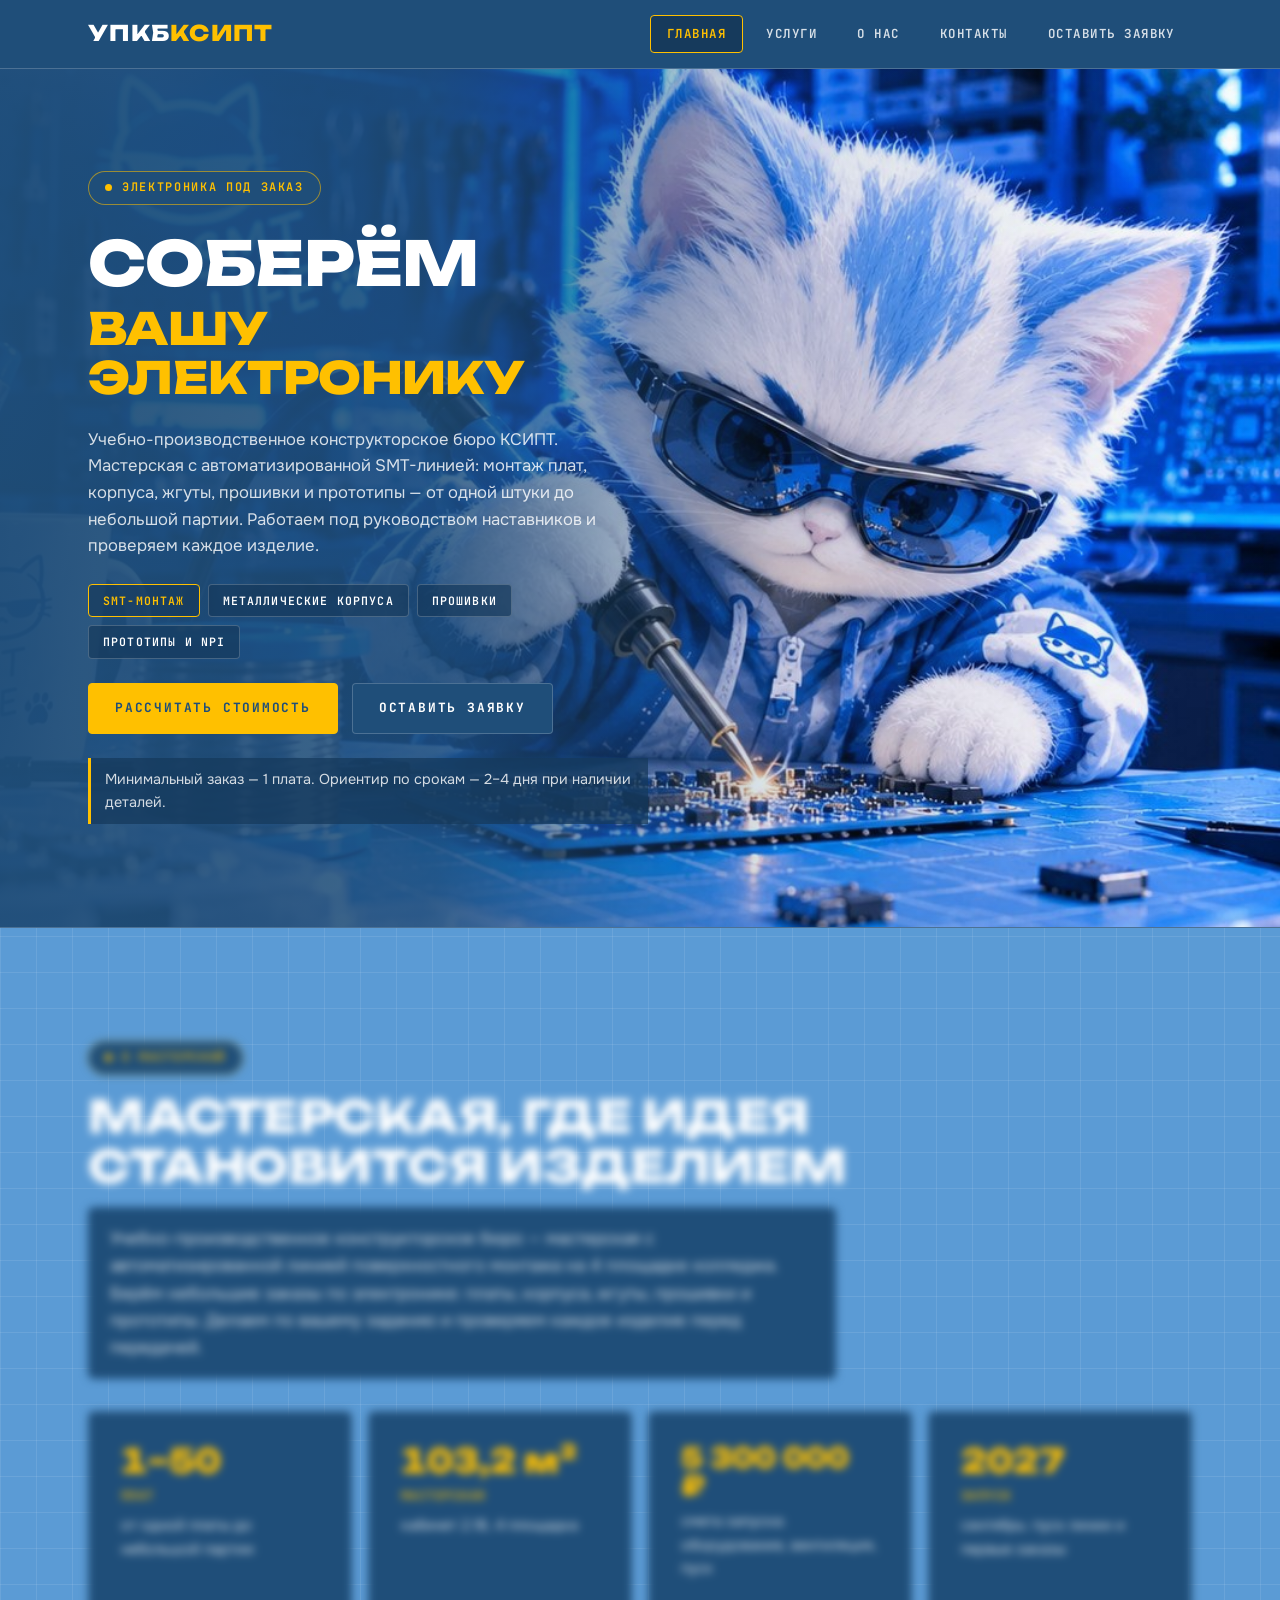
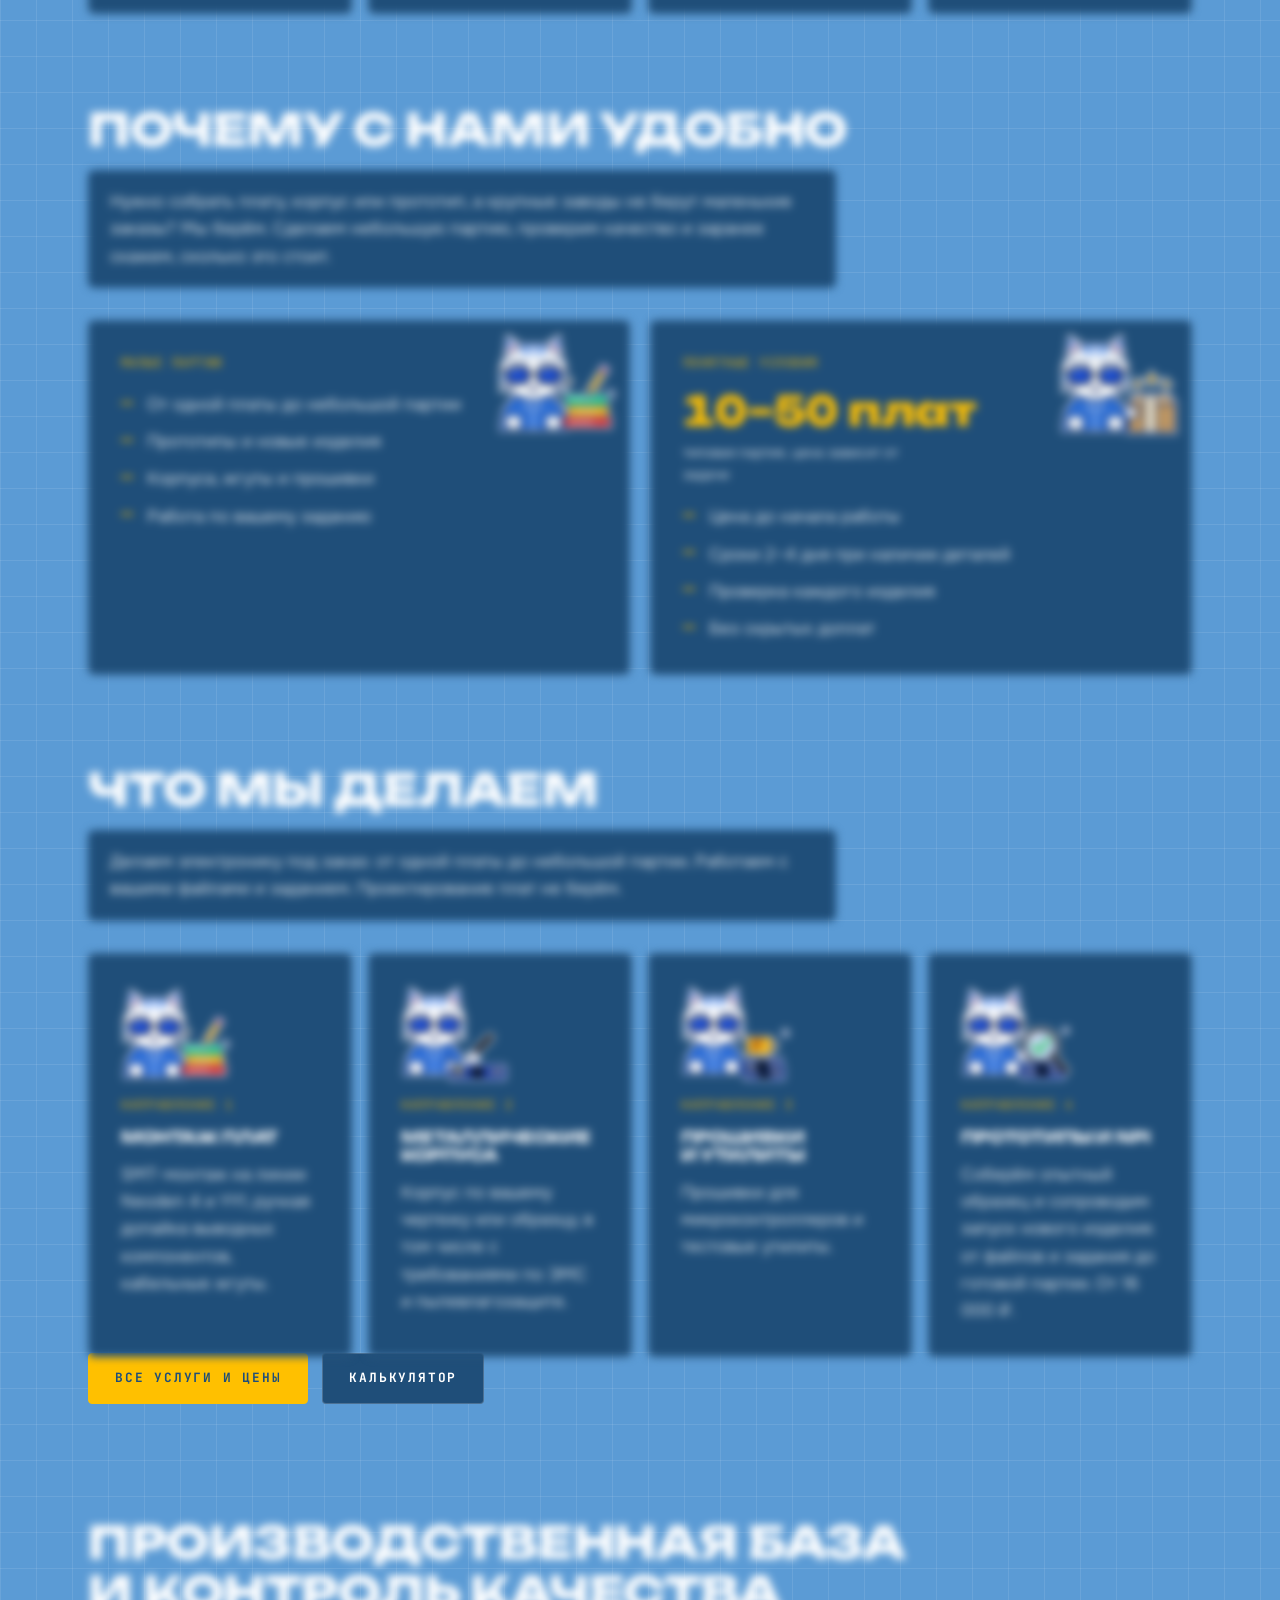
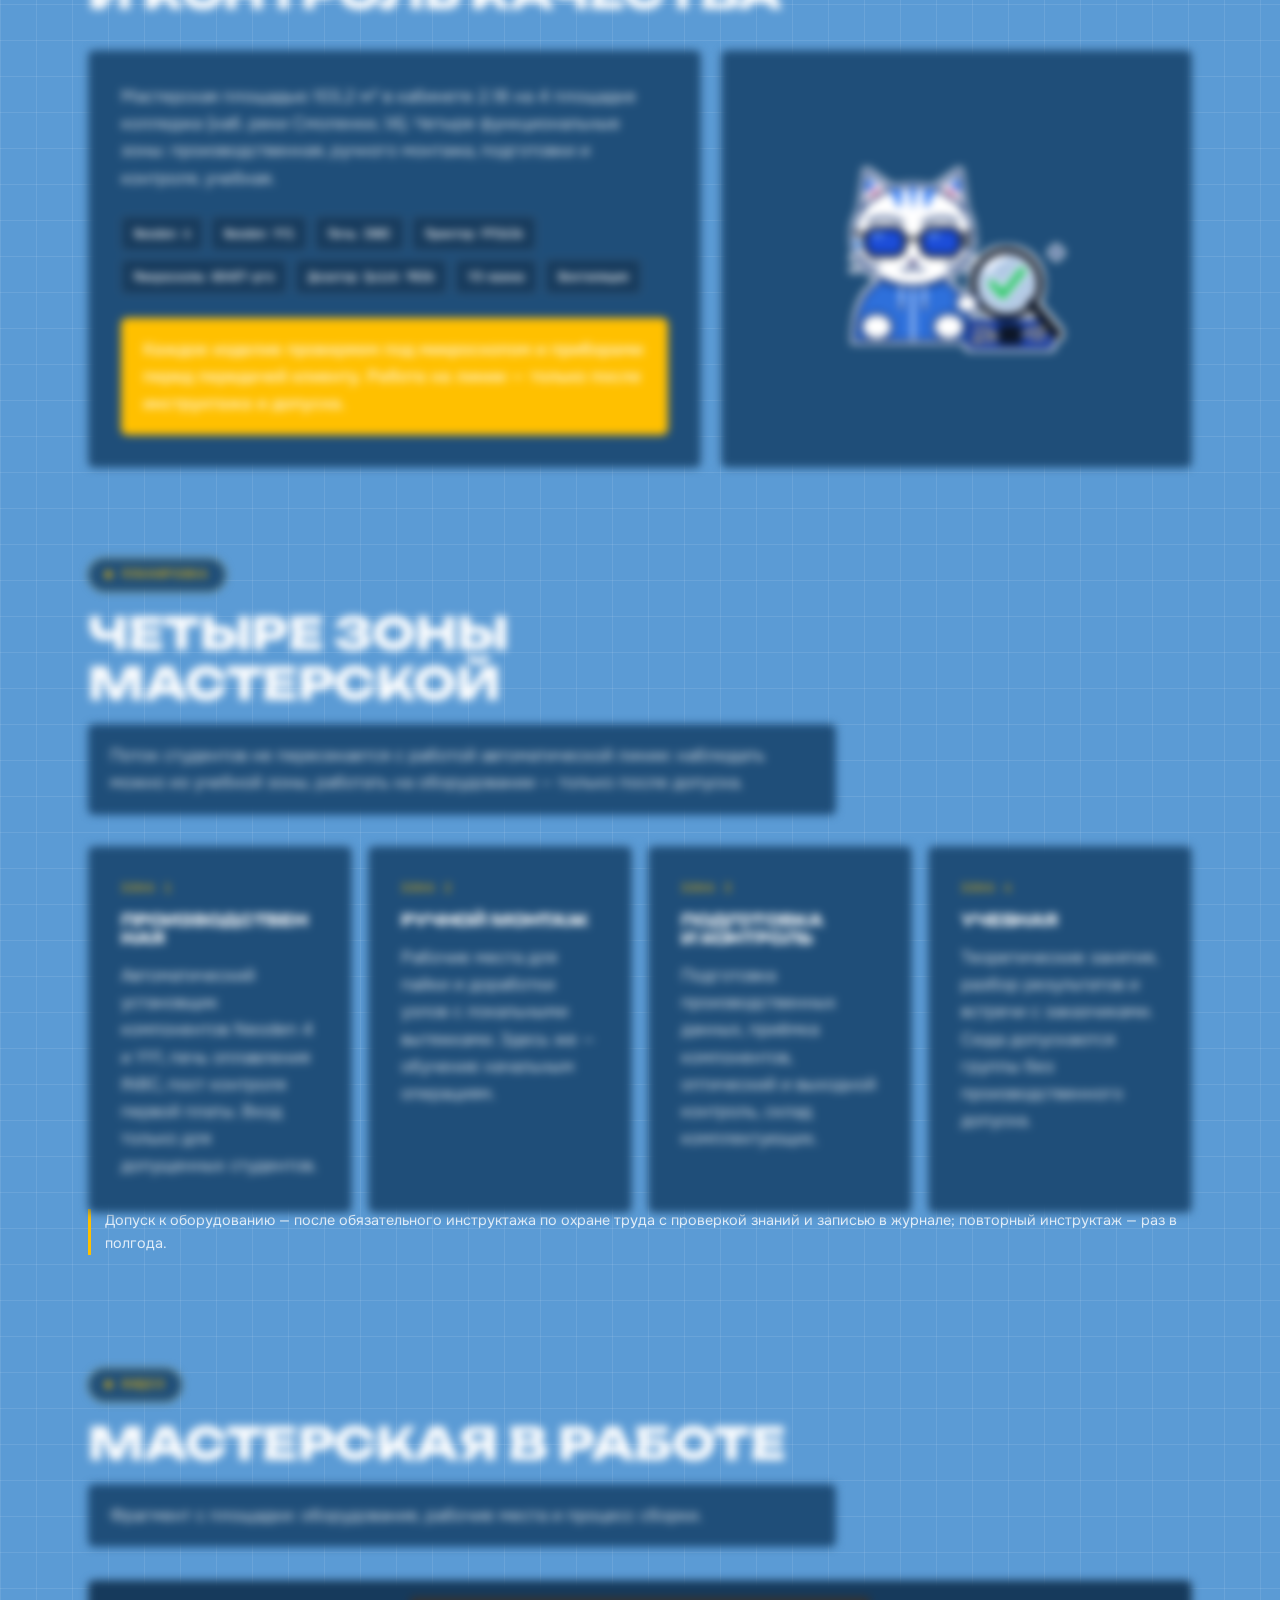
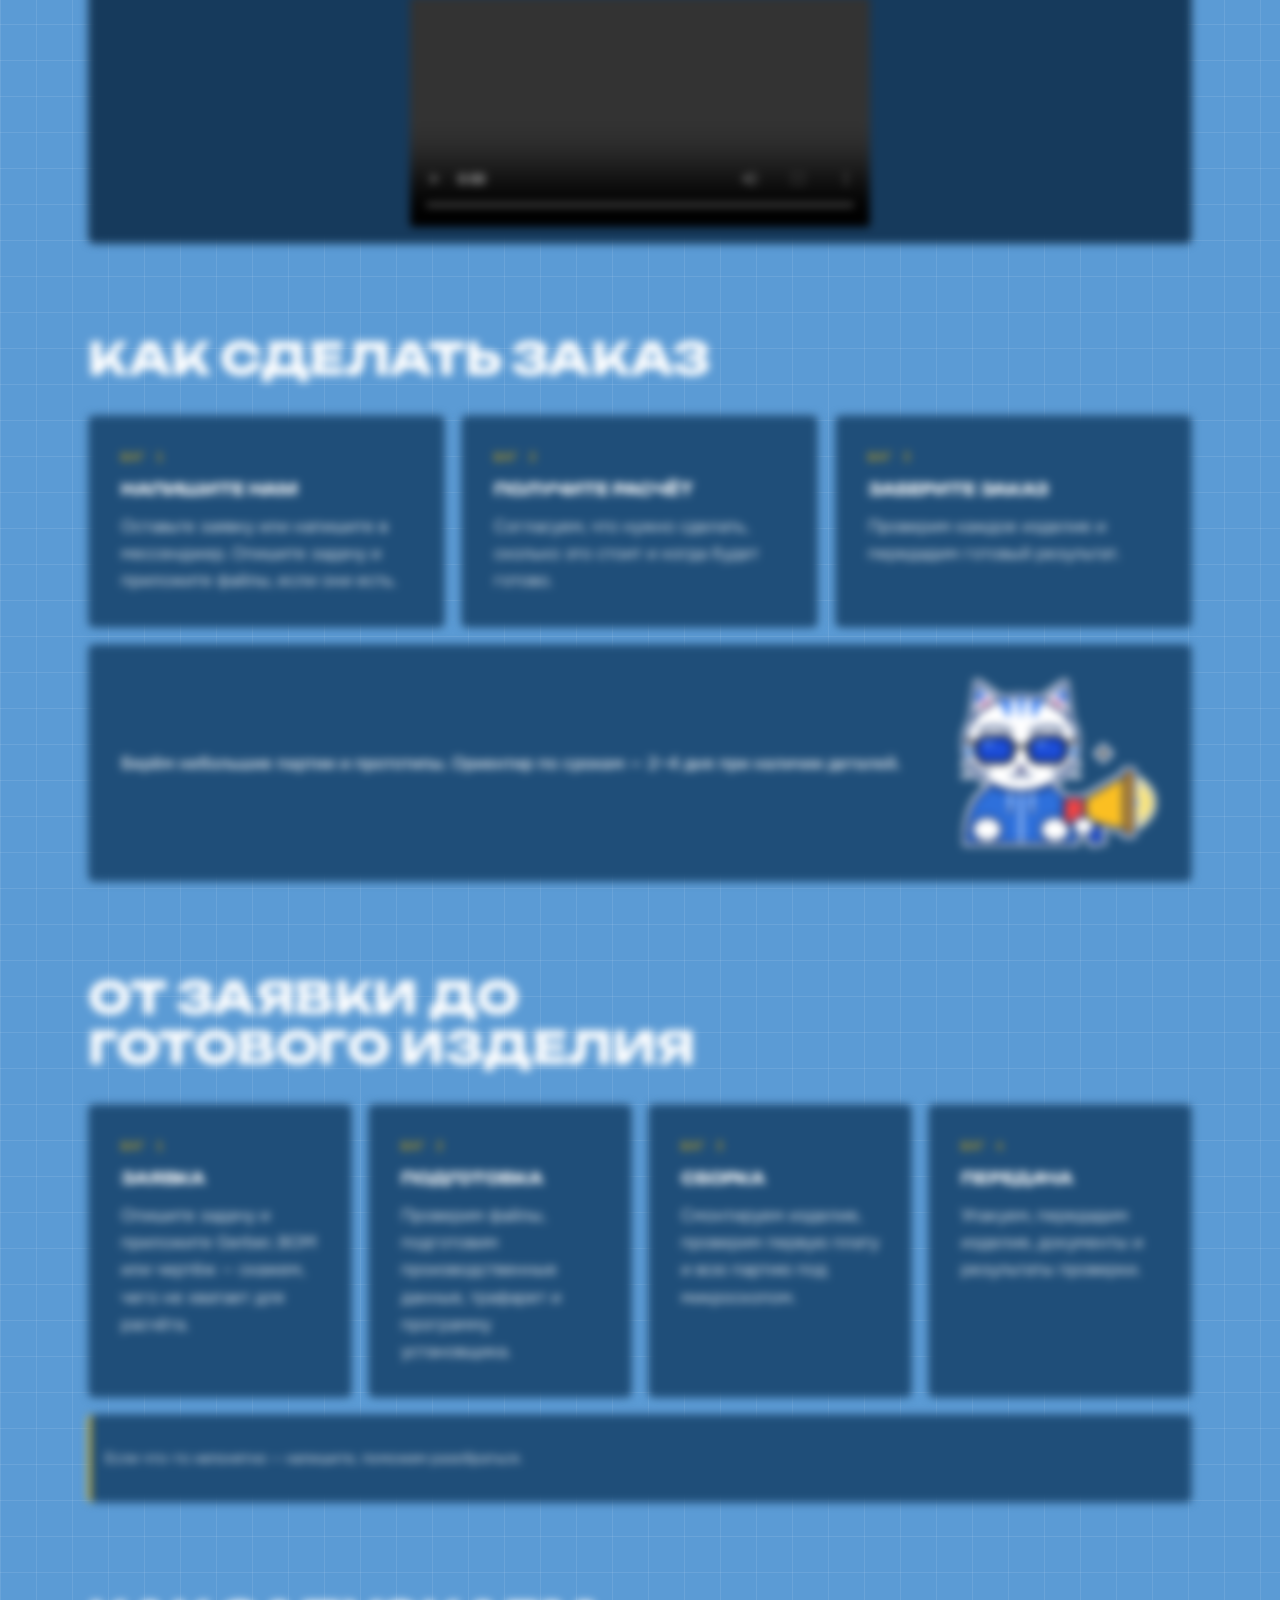
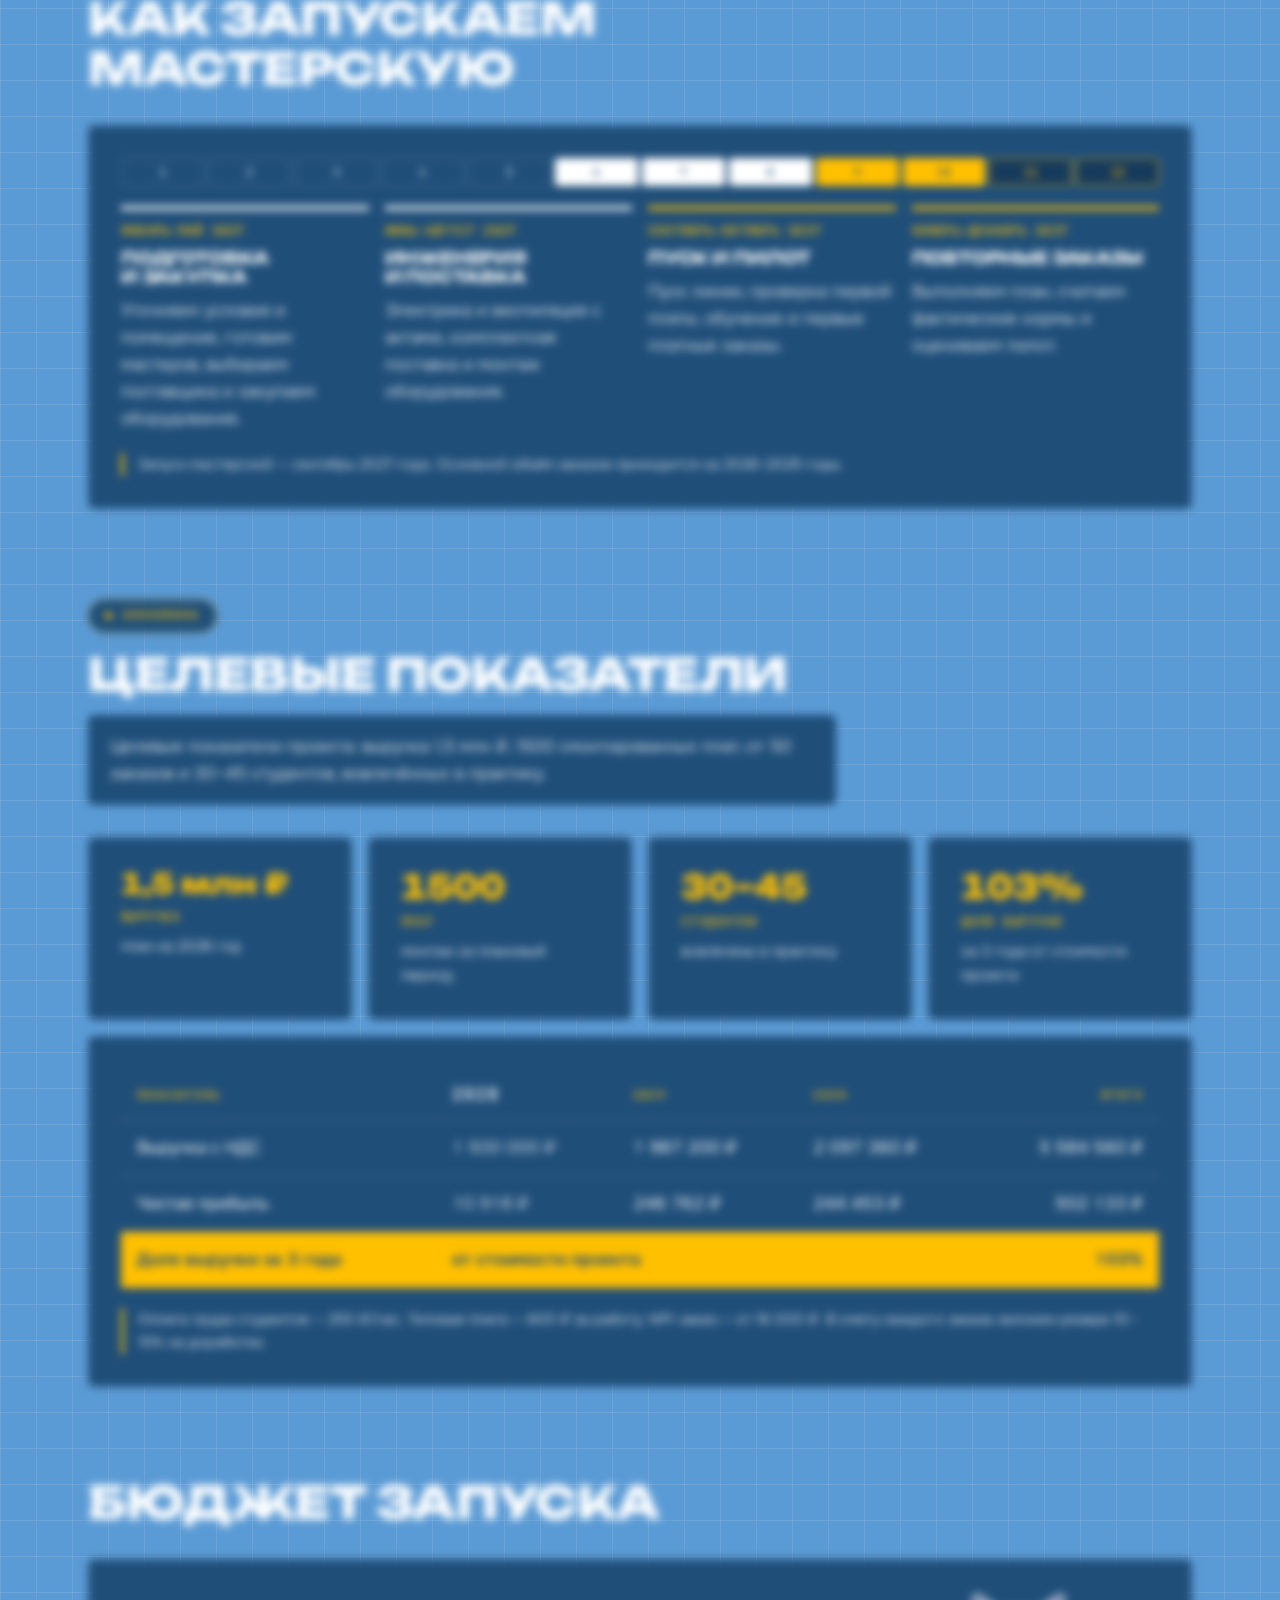
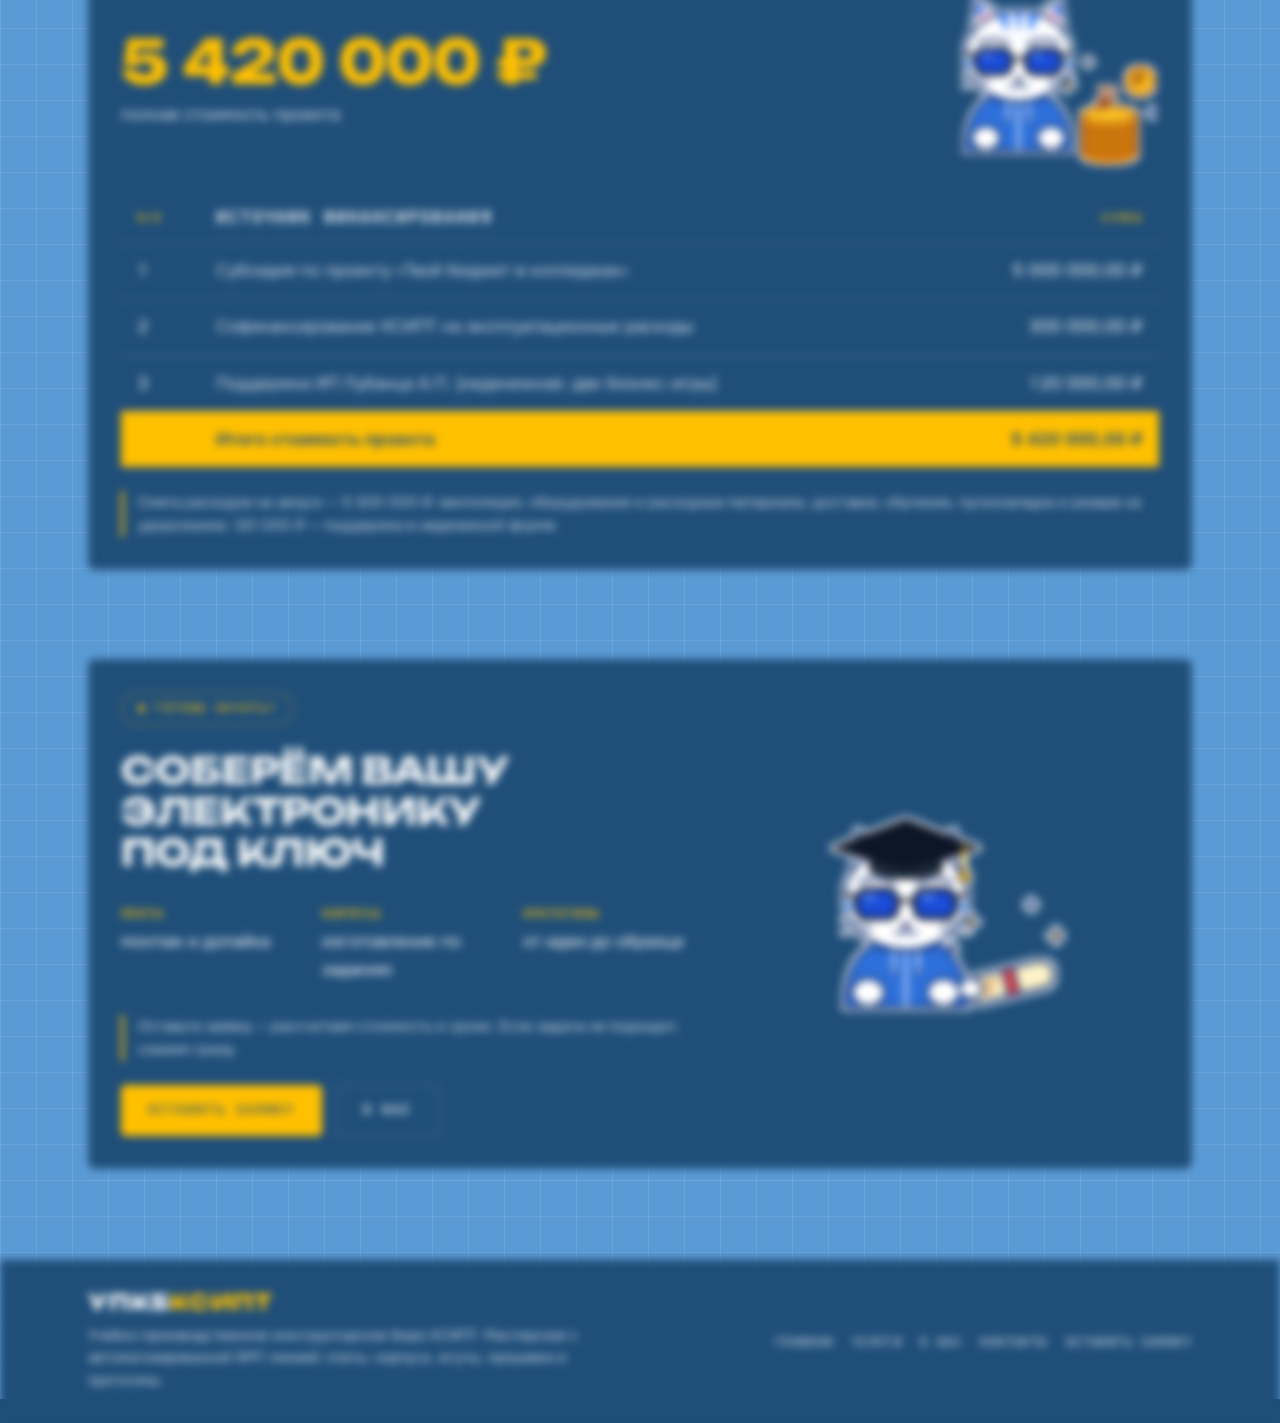
==== commit 860d4928: "Add files via upload" ====
--- a/index.html
+++ b/index.html
@@ -1,7 +1,7 @@
 <!doctype html>
 <html lang="ru"><head><meta charset="utf-8"><meta name="viewport" content="width=device-width,initial-scale=1,viewport-fit=cover">
 <title>УПКБ КСИПТ</title>
-<meta name="description" content="Электроника под заказ на базе КСИПТ: монтаж плат, корпуса, жгуты, прошивки и прототипы. Небольшие партии и проверка качества.">
+<meta name="description" content="Электроника под заказ на базе КСИПТ: SMT-монтаж плат, корпуса, жгуты, прошивки, прототипы и NPI. Небольшие партии и проверка качества.">
 <meta name="theme-color" content="#1F4E79">
 <link rel="preconnect" href="https://fonts.googleapis.com"><link rel="preconnect" href="https://fonts.gstatic.com" crossorigin><link rel="stylesheet" href="https://fonts.googleapis.com/css2?family=JetBrains+Mono:wght@500;600;700&family=Onest:wght@400;500;600&family=Unbounded:wght@700;800&display=swap&subset=cyrillic">
 <link rel="stylesheet" href="style.css">
@@ -23,8 +23,8 @@
     <div class="hero-copy">
       <span class="tag">Электроника под заказ</span>
       <h1>Соберём<em>вашу электронику</em></h1>
-      <p class="lead">Учебно-производственное бюро КСИПТ. Соберём платы, корпуса, жгуты и прототипы — от одной штуки до небольшой партии. Работаем под руководством наставников и проверяем каждое изделие.</p>
-      <div class="chips"><span class="chip">Монтаж плат</span><span class="chip">Металлические корпуса</span><span class="chip">Прошивки</span><span class="chip">Прототипы</span></div>
+      <p class="lead">Учебно-производственное конструкторское бюро КСИПТ. Мастерская с автоматизированной SMT-линией: монтаж плат, корпуса, жгуты, прошивки и прототипы — от одной штуки до небольшой партии. Работаем под руководством наставников и проверяем каждое изделие.</p>
+      <div class="chips"><span class="chip">SMT-монтаж</span><span class="chip">Металлические корпуса</span><span class="chip">Прошивки</span><span class="chip">Прототипы и NPI</span></div>
       <div class="btns">
         <a class="btn btn-primary" href="services.html#calculator">Рассчитать стоимость</a>
         <a class="btn btn-ghost" href="apply.html">Оставить заявку</a>
@@ -37,12 +37,13 @@
 <section class="section" id="project">
   <div class="wrap">
     <div class="sec-head"><span class="tag">О мастерской</span><h2>Мастерская, где идея становится изделием</h2>
-      <p>Берём в работу небольшие заказы по электронике: платы, корпуса, жгуты, прошивки и прототипы. Делаем по вашему заданию и проверяем каждое изделие перед передачей.</p>
-    </div>
-    <div class="facts facts-3">
+      <p>Учебно-производственное конструкторское бюро — мастерская с автоматизированной линией поверхностного монтажа на 4 площадке колледжа. Берём небольшие заказы по электронике: платы, корпуса, жгуты, прошивки и прототипы. Делаем по вашему заданию и проверяем каждое изделие перед передачей.</p>
+    </div>
+    <div class="facts">
       <div class="panel fact"><span class="num">1–50</span><span class="unit">плат</span><p>от одной платы до небольшой партии</p></div>
-      <div class="panel fact"><span class="num">4 634 391,47 ₽</span><p>бюджет запуска мастерской</p></div>
-      <div class="panel fact"><span class="num">2–4 дня</span><span class="unit">срок</span><p>при наличии деталей</p></div>
+      <div class="panel fact"><span class="num">103,2 м²</span><span class="unit">мастерская</span><p>кабинет 2.18, 4 площадка</p></div>
+      <div class="panel fact"><span class="num compact">5&nbsp;300&nbsp;000&nbsp;₽</span><p>смета запуска: оборудование, вентиляция, пуск</p></div>
+      <div class="panel fact"><span class="num">2027</span><span class="unit">запуск</span><p>сентябрь: пуск линии и первые заказы</p></div>
     </div>
   </div>
 </section>
@@ -72,10 +73,10 @@
     <div class="sec-head"><h2>Что мы делаем</h2><p>Делаем электронику под заказ: от одной платы до небольшой партии. Работаем с вашими файлами и заданием. Проектирование плат не берём.</p></div>
     
   <div class="grid4">
-    <article class="panel card"><img src="assets/img/cat-students.png" alt="" loading="lazy" decoding="async"><span class="idx">НАПРАВЛЕНИЕ 1</span><h3>Монтаж плат</h3><p>Ручной и автоматический монтаж, допайка выводных компонентов, кабельные жгуты.</p></article>
-    <article class="panel card"><img src="assets/img/cat-boards.png" alt="" loading="lazy" decoding="async"><span class="idx">НАПРАВЛЕНИЕ 2</span><h3>Металлические корпуса</h3><p>Сделаем корпус по вашему чертежу или образцу.</p></article>
+    <article class="panel card"><img src="assets/img/cat-students.png" alt="" loading="lazy" decoding="async"><span class="idx">НАПРАВЛЕНИЕ 1</span><h3>Монтаж плат</h3><p>SMT-монтаж на линии Neoden 4 и YY1, ручная допайка выводных компонентов, кабельные жгуты.</p></article>
+    <article class="panel card"><img src="assets/img/cat-boards.png" alt="" loading="lazy" decoding="async"><span class="idx">НАПРАВЛЕНИЕ 2</span><h3>Металлические корпуса</h3><p>Корпус по вашему чертежу или образцу, в том числе с требованиями по ЭМС и пылевлагозащите.</p></article>
     <article class="panel card"><img src="assets/img/cat-price.png" alt="" loading="lazy" decoding="async"><span class="idx">НАПРАВЛЕНИЕ 3</span><h3>Прошивки и утилиты</h3><p>Прошивки для микроконтроллеров и тестовые утилиты.</p></article>
-    <article class="panel card"><img src="assets/img/cat-quality.png" alt="" loading="lazy" decoding="async"><span class="idx">НАПРАВЛЕНИЕ 4</span><h3>Прототипы с нуля</h3><p>Соберём опытный образец: от файлов и задания до готового изделия. От 16 000 ₽.</p></article>
+    <article class="panel card"><img src="assets/img/cat-quality.png" alt="" loading="lazy" decoding="async"><span class="idx">НАПРАВЛЕНИЕ 4</span><h3>Прототипы и NPI</h3><p>Соберём опытный образец и сопроводим запуск нового изделия: от файлов и задания до готовой партии. От 16 000 ₽.</p></article>
   </div>
   <div class="btns" style="margin-top:20px"><a class="btn btn-primary" href="services.html">Все услуги и цены</a><a class="btn btn-ghost" href="services.html#calculator">Калькулятор</a></div>
   </div>
@@ -88,9 +89,9 @@
     
   <div class="split">
     <div class="panel stack">
-      <p>Помещение 105 м²: восемь мест монтажа, автоматический установщик, микроскопы и измерительные приборы.</p>
-      <div class="eq"><span>Автомат монтажа</span><span>Микроскопы</span><span>Измерительные приборы</span><span>Вентиляция</span></div>
-      <p class="check">Каждое изделие проверяем под микроскопом и приборами перед передачей клиенту.</p>
+      <p>Мастерская площадью 103,2 м² в кабинете 2.18 на 4 площадке колледжа (наб. реки Смоленки, 1А). Четыре функциональные зоны: производственная, ручного монтажа, подготовки и контроля, учебная.</p>
+      <div class="eq"><span>Neoden 4</span><span>Neoden YY1</span><span>Печь IN8C</span><span>Принтер FP2636</span><span>Микроскопы AD407-pro</span><span>Дозатор Quick 982b</span><span>УЗ-ванна</span><span>Вентиляция</span></div>
+      <p class="check">Каждое изделие проверяем под микроскопом и приборами перед передачей клиенту. Работа на линии — только после инструктажа и допуска.</p>
     </div>
     <div class="panel base-media">
       <img src="assets/img/cat-quality.png" alt="Котик с лупой проверяет качество" loading="lazy" decoding="async">
@@ -99,6 +100,31 @@
   </div>
 </section>
 
+
+<section class="section">
+  <div class="wrap">
+    <div class="sec-head"><span class="tag">Планировка</span><h2>Четыре зоны мастерской</h2><p>Поток студентов не пересекается с работой автоматической линии: наблюдать можно из учебной зоны, работать на оборудовании — только после допуска.</p></div>
+    <div class="grid4">
+      <article class="panel card"><span class="idx">ЗОНА 1</span><h3>Производственная</h3><p>Автоматический установщик компонентов Neoden 4 и YY1, печь оплавления IN8C, пост контроля первой платы. Вход только для допущенных студентов.</p></article>
+      <article class="panel card"><span class="idx">ЗОНА 2</span><h3>Ручной монтаж</h3><p>Рабочие места для пайки и доработки узлов с локальными вытяжками. Здесь же — обучение начальным операциям.</p></article>
+      <article class="panel card"><span class="idx">ЗОНА 3</span><h3>Подготовка и контроль</h3><p>Подготовка производственных данных, приёмка компонентов, оптический и выходной контроль, склад комплектующих.</p></article>
+      <article class="panel card"><span class="idx">ЗОНА 4</span><h3>Учебная</h3><p>Теоретические занятия, разбор результатов и встречи с заказчиками. Сюда допускаются группы без производственного допуска.</p></article>
+    </div>
+    <p class="note" style="margin-top:20px">Допуск к оборудованию — после обязательного инструктажа по охране труда с проверкой знаний и записью в журнале; повторный инструктаж — раз в полгода.</p>
+  </div>
+</section>
+
+<section class="section">
+  <div class="wrap">
+    <div class="sec-head"><span class="tag">Видео</span><h2>Мастерская в работе</h2><p>Фрагмент с площадки: оборудование, рабочие места и процесс сборки.</p></div>
+    <div class="panel video-panel">
+      <video class="site-video" controls playsinline preload="metadata">
+        <source src="assets/video/workshop-2026-11-27.mp4" type="video/mp4">
+        Ваш браузер не поддерживает видео. <a href="assets/video/workshop-2026-11-27.mp4">Скачать файл</a>.
+      </video>
+    </div>
+  </div>
+</section>
 
 <section class="section">
   <div class="wrap">
@@ -114,15 +140,16 @@
 </section>
 
 
+
 <section class="section">
   <div class="wrap">
     <div class="sec-head"><h2>От заявки до готового изделия</h2></div>
     
   <div class="grid4">
-    <article class="panel card"><span class="idx">ШАГ 1</span><h3>Заявка</h3><p>Опишите задачу: что собрать, сколько штук и когда нужно.</p></article>
-    <article class="panel card"><span class="idx">ШАГ 2</span><h3>Расчёт</h3><p>Согласуем цену, сроки и что входит в работу.</p></article>
-    <article class="panel card"><span class="idx">ШАГ 3</span><h3>Сборка</h3><p>Выполним заказ и проверим качество.</p></article>
-    <article class="panel card"><span class="idx">ШАГ 4</span><h3>Передача</h3><p>Отдадим готовое изделие и ответим на вопросы.</p></article>
+    <article class="panel card"><span class="idx">ШАГ 1</span><h3>Заявка</h3><p>Опишите задачу и приложите Gerber, BOM или чертёж — скажем, чего не хватает для расчёта.</p></article>
+    <article class="panel card"><span class="idx">ШАГ 2</span><h3>Подготовка</h3><p>Проверим файлы, подготовим производственные данные, трафарет и программу установщика.</p></article>
+    <article class="panel card"><span class="idx">ШАГ 3</span><h3>Сборка</h3><p>Смонтируем изделие, проверим первую плату и всю партию под микроскопом.</p></article>
+    <article class="panel card"><span class="idx">ШАГ 4</span><h3>Передача</h3><p>Упакуем, передадим изделие, документы и результаты проверки.</p></article>
   </div>
   <p class="note panel" style="margin-top:16px">Если что-то непонятно — напишите, поможем разобраться.</p>
   </div>
@@ -134,18 +161,41 @@
     <div class="sec-head"><h2>Как запускаем мастерскую</h2></div>
     
   <div class="panel">
-    <div class="months" aria-label="12 месяцев первого года"><span class="p1" title="Подготовка">1</span><span class="p1" title="Подготовка">2</span><span class="p1" title="Подготовка">3</span><span class="p1" title="Подготовка">4</span><span class="p1" title="Подготовка">5</span><span class="p1" title="Подготовка">6</span><span class="p1" title="Подготовка">7</span><span class="p1" title="Подготовка">8</span><span class="p2" title="Запуск">9</span><span class="p3" title="Первые заказы">10</span><span class="p4" title="Развитие">11</span><span class="p4" title="Развитие">12</span></div>
+    <div class="months" aria-label="12 месяцев 2027 года"><span class="p1" title="Подготовка">1</span><span class="p1" title="Подготовка">2</span><span class="p1" title="Подготовка">3</span><span class="p1" title="Закупка">4</span><span class="p1" title="Закупка">5</span><span class="p2" title="Поставка">6</span><span class="p2" title="Поставка">7</span><span class="p2" title="Поставка">8</span><span class="p3" title="Пуск">9</span><span class="p3" title="Пилот">10</span><span class="p4" title="Повторные заказы">11</span><span class="p4" title="Повторные заказы">12</span></div>
     <div class="phases">
-      <div class="phase p1"><div class="m" style="padding-top:12px">1–8 месяцы</div><h3>Оборудование</h3><p>Закупаем и настраиваем технику.</p></div>
-      <div class="phase p2"><div class="m" style="padding-top:12px">9 месяц</div><h3>Проверка</h3><p>Тестируем линию и обучаем команду.</p></div>
-      <div class="phase p3"><div class="m" style="padding-top:12px">10 месяц</div><h3>Первые заказы</h3><p>Берём заказы и проверяем качество.</p></div>
-      <div class="phase p4"><div class="m" style="padding-top:12px">11–12 месяцы</div><h3>Развитие</h3><p>Берём больше заказов и улучшаем процесс.</p></div>
-    </div>
-    <p class="note" style="margin-top:20px">Запускаемся поэтапно, чтобы к первым заказам всё было готово.</p>
-  </div>
-  </div>
-</section>
-
+      <div class="phase p1"><div class="m" style="padding-top:12px">Январь–май 2027</div><h3>Подготовка и закупка</h3><p>Уточняем условия и помещение, готовим мастеров, выбираем поставщика и закупаем оборудование.</p></div>
+      <div class="phase p2"><div class="m" style="padding-top:12px">Июнь–август 2027</div><h3>Инженерия и поставка</h3><p>Электрика и вентиляция с актами, комплектная поставка и монтаж оборудования.</p></div>
+      <div class="phase p3"><div class="m" style="padding-top:12px">Сентябрь–октябрь 2027</div><h3>Пуск и пилот</h3><p>Пуск линии, проверка первой платы, обучение и первые платные заказы.</p></div>
+      <div class="phase p4"><div class="m" style="padding-top:12px">Ноябрь–декабрь 2027</div><h3>Повторные заказы</h3><p>Выполняем план, считаем фактические нормы и оцениваем пилот.</p></div>
+    </div>
+    <p class="note" style="margin-top:20px">Запуск мастерской — сентябрь 2027 года. Основной объём заказов приходится на 2028–2029 годы.</p>
+  </div>
+  </div>
+</section>
+
+
+<section class="section">
+  <div class="wrap">
+    <div class="sec-head"><span class="tag">Экономика</span><h2>Целевые показатели</h2><p>Целевые показатели проекта: выручка 1,5 млн ₽, 1500 смонтированных плат, от 50 заказов и 30–45 студентов, вовлечённых в практику.</p></div>
+    <div class="facts">
+      <div class="panel fact"><span class="num compact">1,5&nbsp;млн&nbsp;₽</span><span class="unit">выручка</span><p>план на 2028 год</p></div>
+      <div class="panel fact"><span class="num">1500</span><span class="unit">плат</span><p>монтаж за плановый период</p></div>
+      <div class="panel fact"><span class="num">30–45</span><span class="unit">студентов</span><p>вовлечены в практику</p></div>
+      <div class="panel fact"><span class="num">103%</span><span class="unit">доля выручки</span><p>за 3 года от стоимости проекта</p></div>
+    </div>
+    <div class="panel" style="margin-top:16px">
+      <div class="table-wrap"><table class="table-budget">
+        <thead><tr><th>Показатель</th><th>2028</th><th>2029</th><th>2030</th><th>Итого</th></tr></thead>
+        <tbody>
+          <tr><td>Выручка с НДС</td><td>1 500 000 ₽</td><td>1 987 200 ₽</td><td>2 097 360 ₽</td><td>5 584 560 ₽</td></tr>
+          <tr><td>Чистая прибыль</td><td>10 918 ₽</td><td>246 762 ₽</td><td>244 453 ₽</td><td>502 133 ₽</td></tr>
+          <tr class="sum"><td>Доля выручки за 3 года</td><td colspan="3">от стоимости проекта</td><td>103%</td></tr>
+        </tbody>
+      </table></div>
+      <p class="note" style="margin-top:20px">Оплата труда студентов — 250 ₽/час. Типовая плата — 600 ₽ за работу, NPI-заказ — от 16 000 ₽. В смету каждого заказа заложен резерв 10–15% на доработки.</p>
+    </div>
+  </div>
+</section>
 
 <section class="section">
   <div class="wrap">
@@ -153,20 +203,19 @@
     
   <div class="panel stack">
     <div class="row-media">
-      <div class="stack" style="gap:8px"><div class="num total">4 634 391,47 ₽</div><p>бюджет запуска мастерской</p></div>
+      <div class="stack" style="gap:8px"><div class="num total">5 420 000 ₽</div><p>полная стоимость проекта</p></div>
       <img src="assets/img/cat-budget.png" alt="Котик со стопкой монет" loading="lazy" decoding="async">
     </div>
     <div class="table-wrap"><table class="table-budget">
-      <thead><tr><th>№</th><th>Статья расходов</th><th>Стоимость</th></tr></thead>
+      <thead><tr><th>П/П</th><th>Источник финансирования</th><th>Сумма</th></tr></thead>
       <tbody>
-        <tr><td>1</td><td>Вентиляция и монтаж</td><td>1 276 242,00 ₽</td></tr>
-        <tr><td>2</td><td>Оборудование, материалы и оснастка</td><td>2 762 540,94 ₽</td></tr>
-        <tr><td>3</td><td>Доставка, обучение и подготовка</td><td>230 000,00 ₽</td></tr>
-        <tr><td>4</td><td>Резерв удорожания</td><td>365 608,53 ₽</td></tr>
-        <tr class="sum"><td></td><td>Итого бюджет запуска</td><td>4 634 391,47 ₽</td></tr>
+        <tr><td>1</td><td>Субсидия по проекту «Твой бюджет в колледжах»</td><td>5 000 000,00 ₽</td></tr>
+        <tr><td>2</td><td>Софинансирование КСИПТ на эксплуатационные расходы</td><td>300 000,00 ₽</td></tr>
+        <tr><td>3</td><td>Поддержка ИП Лубанца А.П. (неденежная: две бизнес-игры)</td><td>120 000,00 ₽</td></tr>
+        <tr class="sum"><td></td><td>Итого стоимость проекта</td><td>5 420 000,00 ₽</td></tr>
       </tbody>
     </table></div>
-    <p class="note">4 634 391,47 ₽ — бюджет запуска: оборудование, вентиляция, обучение и резерв.</p>
+    <p class="note">Смета расходов на запуск — 5 300 000 ₽: вентиляция, оборудование и расходные материалы, доставка, обучение, пусконаладка и резерв на удорожание. 120 000 ₽ — поддержка в неденежной форме.</p>
   </div>
   </div>
 </section>
@@ -191,7 +240,7 @@
   <div class="wrap">
     <div class="stack" style="gap:10px">
       <a class="logo" href="index.html">УПКБ<span>КСИПТ</span></a>
-      <p>Учебно-производственное бюро КСИПТ. Делаем электронику под заказ: платы, корпуса, жгуты, прошивки и прототипы.</p>
+      <p>Учебно-производственное конструкторское бюро КСИПТ. Мастерская с автоматизированной SMT-линией: платы, корпуса, жгуты, прошивки и прототипы.</p>
     </div>
     <nav aria-label="Меню в подвале"><a href="index.html">Главная</a><a href="services.html">Услуги</a><a href="about.html">О нас</a><a href="contacts.html">Контакты</a><a href="apply.html">Оставить заявку</a></nav>
   </div>
--- a/style.css
+++ b/style.css
@@ -432,3 +432,22 @@
 }
 
 
+
+/* ---------- video ---------- */
+.video-panel {
+  display: flex;
+  justify-content: center;
+  padding: clamp(10px, 2vw, 16px);
+  background: var(--panel-deep);
+}
+.site-video {
+  display: block;
+  width: 100%;
+  max-width: 460px;
+  max-height: 72vh;
+  border-radius: 4px;
+  background: #000;
+}
+
+/* compact money figures in fact cards */
+.fact .num.compact { font-size: clamp(1.35rem, 2.2vw, 1.95rem); }
